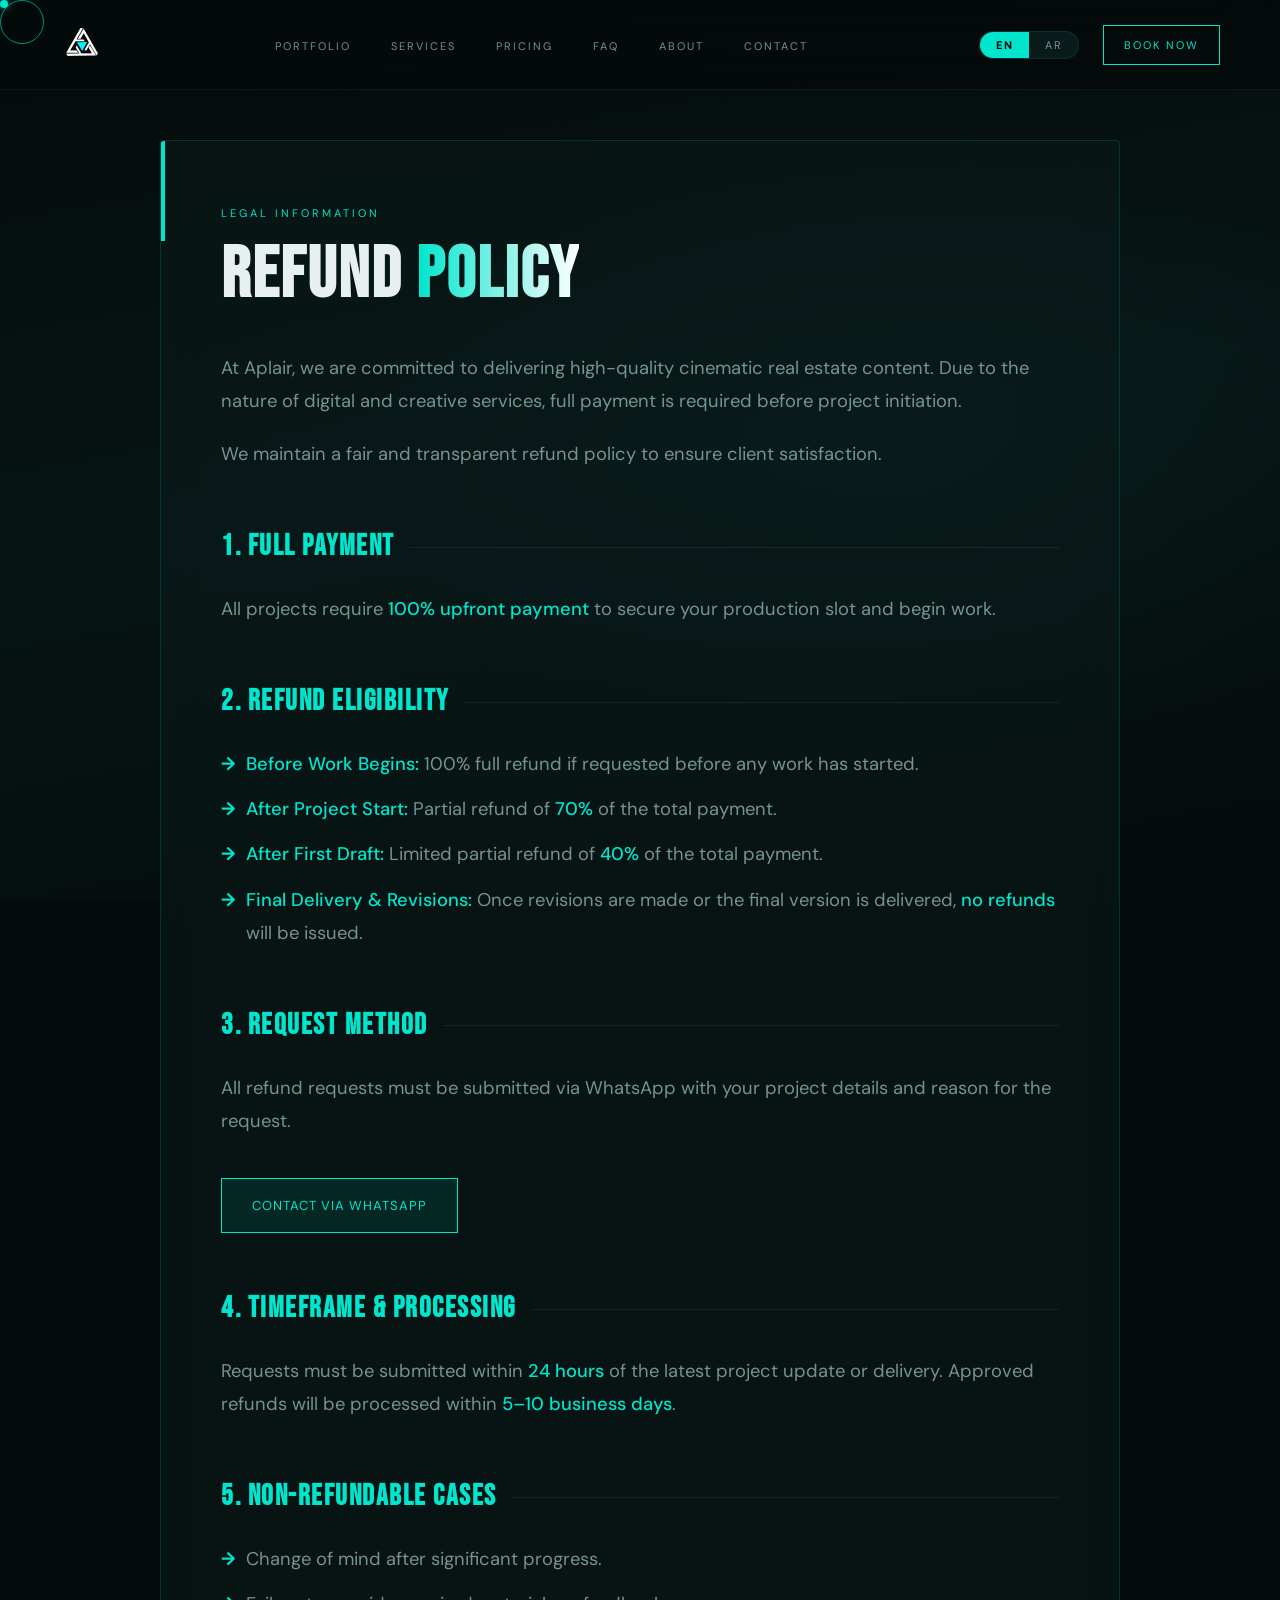
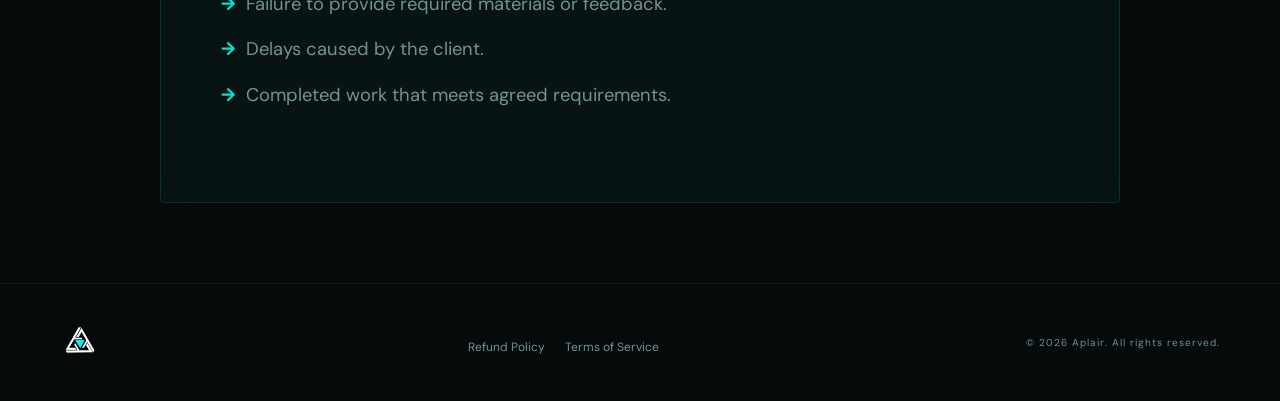
==== refund-policy.html @ 283b7943 "Add files via upload" ====
<!DOCTYPE html>
<html lang="en" dir="ltr">

<head>
    <meta charset="UTF-8">
    <meta name="viewport" content="width=device-width, initial-scale=1.0">
    <title>Refund Policy | Aplair</title>
    <!-- CSS loaded with cache-busting version -->
    <link rel="stylesheet" href="assets/css/style.min.css?v=2.1">
    <link href="https://fonts.googleapis.com/css2?family=Bebas+Neue&family=DM+Sans:wght@300;400;500&display=swap" rel="stylesheet">
    <link href="https://fonts.googleapis.com/css2?family=Cormorant+Garamond:ital,wght@1,300&family=Noto+Kufi+Arabic:wght@400;700;900&display=swap" rel="stylesheet">
    <!-- Favicon -->
    <link rel="icon" type="image/png" sizes="48x48" href="https://aplair.github.io/Aplair/favicon.png">
    <link rel="apple-touch-icon" href="https://aplair.github.io/Aplair/favicon.png">
    <style>
        :root {
            --glass: rgba(11, 26, 26, 0.6);
            --glass-border: rgba(0, 229, 204, 0.15);
        }

        body {
            background: var(--bg);
            color: var(--text);
            min-height: 100vh;
            display: flex;
            flex-direction: column;
        }

        /* Hero Background and Grid to match main site */
        .page-bg {
            position: fixed;
            inset: 0;
            z-index: -2;
            background: radial-gradient(ellipse 60% 50% at 70% 50%, rgba(0, 100, 90, 0.12) 0%, transparent 70%), 
                        linear-gradient(170deg, #050a0a 0%, #071515 50%, #050a0a 100%);
        }

        .page-grid {
            position: fixed;
            inset: 0;
            z-index: -1;
            background-image: linear-gradient(rgba(0, 229, 204, 0.02) 1px, transparent 1px), 
                              linear-gradient(90deg, rgba(0, 229, 204, 0.02) 1px, transparent 1px);
            background-size: 80px 80px;
            mask-image: radial-gradient(ellipse at center, black 0%, transparent 70%);
        }

        .policy-wrapper {
            flex: 1;
            padding: 140px 20px 80px;
            max-width: 1000px;
            margin: 0 auto;
            width: 100%;
        }

        .policy-card {
            background: var(--glass);
            backdrop-filter: blur(20px);
            border: 1px solid var(--glass-border);
            padding: 60px;
            border-radius: 4px;
            position: relative;
            overflow: hidden;
            animation: revealUp 1s cubic-bezier(0.22, 1, 0.36, 1) forwards;
            opacity: 0;
            transform: translateY(30px);
        }

        @keyframes revealUp {
            to {
                opacity: 1;
                transform: translateY(0);
            }
        }

        .policy-card::before {
            content: '';
            position: absolute;
            top: 0;
            left: 0;
            width: 4px;
            height: 100px;
            background: var(--cyan);
        }

        .section-label {
            display: inline-block;
            color: var(--cyan);
            font-size: 11px;
            letter-spacing: 3px;
            text-transform: uppercase;
            margin-bottom: 20px;
        }

        .policy-title {
            font-family: 'Bebas Neue', sans-serif;
            font-size: clamp(2.5rem, 8vw, 4.5rem);
            line-height: 1;
            margin-bottom: 40px;
            text-transform: uppercase;
            letter-spacing: 2px;
            color: var(--text);
        }

        .policy-title .accent {
            color: var(--cyan);
        }

        .policy-content {
            font-family: 'DM Sans', sans-serif;
            color: var(--text-dim);
            line-height: 1.8;
            font-size: 1.15rem;
        }

        html[dir="rtl"] .policy-content {
            font-family: 'Noto Kufi Arabic', sans-serif;
            text-align: right;
            font-size: 1rem;
        }

        .policy-content h2 {
            font-family: 'Bebas Neue', sans-serif;
            font-size: 1.8rem;
            color: var(--cyan);
            margin: 50px 0 20px;
            letter-spacing: 1.5px;
            display: flex;
            align-items: center;
            gap: 15px;
        }

        .policy-content h2::after {
            content: '';
            height: 1px;
            flex: 1;
            background: var(--border2);
        }

        .policy-content p {
            margin-bottom: 20px;
        }

        .policy-content ul {
            list-style: none;
            margin-bottom: 30px;
        }

        .policy-content li {
            margin-bottom: 12px;
            padding-left: 25px;
            position: relative;
        }

        html[dir="rtl"] .policy-content li {
            padding-left: 0;
            padding-right: 25px;
        }

        .policy-content li::before {
            content: '→';
            position: absolute;
            left: 0;
            color: var(--cyan);
            font-weight: bold;
        }

        html[dir="rtl"] .policy-content li::before {
            left: auto;
            right: 0;
            content: '←';
        }

        .policy-content strong {
            color: var(--cyan);
            font-weight: 500;
        }

        .btn-whatsapp {
            display: inline-flex;
            align-items: center;
            gap: 10px;
            padding: 15px 30px;
            background: rgba(0, 229, 204, 0.1);
            border: 1px solid var(--cyan);
            color: var(--cyan);
            text-decoration: none;
            font-size: 13px;
            letter-spacing: 1px;
            text-transform: uppercase;
            transition: all 0.3s;
            margin-top: 20px;
        }

        .btn-whatsapp:hover {
            background: var(--cyan);
            color: #000;
        }

        /* Content Switcher Visibility */
        [data-lang-content] { display: none; }
        html[lang="en"] [data-lang-content="en"] { display: block; }
        html[lang="ar"] [data-lang-content="ar"] { display: block; }

        @media (max-width: 768px) {
            .policy-card { padding: 30px; }
            .policy-title { font-size: 3rem; }
        }
    </style>
</head>

<body>
    <div class="page-bg"></div>
    <div class="page-grid"></div>

    <nav>
        <a href="index.html" class="nav-logo" aria-label="Aplair Home Page">
            <img src="assets/images/nav-logo.png" alt="Aplair" width="44" height="44">
        </a>
        <ul class="nav-links">
            <li><a href="index.html#portfolio" data-en="Portfolio" data-ar="أعمالنا">Portfolio</a></li>
            <li><a href="index.html#services" data-en="Services" data-ar="خدمات">Services</a></li>
            <li><a href="index.html#pricing" data-en="Pricing" data-ar="الأسعار">Pricing</a></li>
            <li><a href="index.html#faq" data-en="FAQ" data-ar="الأسئلة الشائعة">FAQ</a></li>
            <li><a href="index.html#about" data-en="About" data-ar="عنّا">About</a></li>
            <li><a href="index.html#contact" data-en="Contact" data-ar="تواصل">Contact</a></li>
        </ul>
        <div class="nav-right">
            <div class="lang-toggle">
                <button class="lang-btn active" id="btn-en">EN</button>
                <button class="lang-btn" id="btn-ar">AR</button>
            </div>
            <a href="index.html#pricing" class="btn-hire" style="text-decoration: none; padding: 12px 20px;" data-en="BOOK NOW" data-ar="احجز الآن">BOOK NOW</a>
        </div>
    </nav>

    <main class="policy-wrapper">
        <div class="policy-card">
            <!-- English Section -->
            <div data-lang-content="en">
                <span class="section-label">Legal Information</span>
                <h1 class="policy-title">Refund <span class="accent">Policy</span></h1>
                
                <div class="policy-content">
                    <p>At Aplair, we are committed to delivering high-quality cinematic real estate content. Due to the nature of digital and creative services, full payment is required before project initiation.</p>
                    <p>We maintain a fair and transparent refund policy to ensure client satisfaction.</p>

                    <h2>1. Full Payment</h2>
                    <p>All projects require <strong>100% upfront payment</strong> to secure your production slot and begin work.</p>

                    <h2>2. Refund Eligibility</h2>
                    <ul>
                        <li><strong>Before Work Begins:</strong> 100% full refund if requested before any work has started.</li>
                        <li><strong>After Project Start:</strong> Partial refund of <strong>70%</strong> of the total payment.</li>
                        <li><strong>After First Draft:</strong> Limited partial refund of <strong>40%</strong> of the total payment.</li>
                        <li><strong>Final Delivery & Revisions:</strong> Once revisions are made or the final version is delivered, <strong>no refunds</strong> will be issued.</li>
                    </ul>

                    <h2>3. Request Method</h2>
                    <p>All refund requests must be submitted via WhatsApp with your project details and reason for the request.</p>
                    <a href="https://wa.me/201091672771" class="btn-whatsapp" target="_blank" rel="noopener noreferrer">Contact via WhatsApp</a>

                    <h2>4. Timeframe & Processing</h2>
                    <p>Requests must be submitted within <strong>24 hours</strong> of the latest project update or delivery. Approved refunds will be processed within <strong>5–10 business days</strong>.</p>

                    <h2>5. Non-Refundable Cases</h2>
                    <ul>
                        <li>Change of mind after significant progress.</li>
                        <li>Failure to provide required materials or feedback.</li>
                        <li>Delays caused by the client.</li>
                        <li>Completed work that meets agreed requirements.</li>
                    </ul>
                </div>
            </div>

            <!-- Arabic Section -->
            <div data-lang-content="ar">
                <span class="section-label">معلومات قانونية</span>
                <h1 class="policy-title">سياسة <span class="accent">الاسترجاع</span></h1>
                
                <div class="policy-content">
                    <p>في Aplair، نحن ملتزمون بتقديم محتوى مونتاج عقاري سينمائي عالي الجودة. وبسبب طبيعة الخدمات الرقمية والإبداعية، يتم دفع كامل المبلغ قبل بدء المشروع.</p>
                    <p>نحن نحافظ على سياسة استرجاع عادلة وشفافة لضمان رضا العميل.</p>

                    <h2>1. الدفع الكامل</h2>
                    <p>جميع المشاريع تتطلب <strong>دفع كامل 100%</strong> لتأمين مكان المشروع والبدء في العمل.</p>

                    <h2>2. شروط الاسترجاع</h2>
                    <ul>
                        <li><strong>قبل بدء المشروع:</strong> يحق للعميل استرجاع كامل المبلغ (100%) إذا تم الطلب قبل بدء أي عمل.</li>
                        <li><strong>بعد بدء المشروع:</strong> يمكن للعميل طلب استرجاع جزئي <strong>70%</strong> من المبلغ.</li>
                        <li><strong>بعد تسليم النسخة الأولى:</strong> يمكن منح استرجاع جزئي محدود <strong>40%</strong> من المبلغ.</li>
                        <li><strong>بعد التسليم النهائي:</strong> بمجرد إجراء التعديلات أو تسليم الإصدار النهائي، <strong>لن يتم إصدار أي مبالغ مستردة</strong>.</li>
                    </ul>

                    <h2>3. طريقة الطلب</h2>
                    <p>جميع طلبات الاسترجاع يجب أن تُرسل عبر واتسآب مع تفاصيل المشروع وسبب الطلب.</p>
                    <a href="https://wa.me/201091672771" class="btn-whatsapp" target="_blank" rel="noopener noreferrer">تواصل عبر واتسآب</a>

                    <h2>4. المهلة والمعالجة</h2>
                    <p>يجب تقديم الطلبات خلال <strong>24 ساعة</strong> من آخر تحديث. يتم معالجة المبالغ الموافق عليها خلال <strong>5–10 أيام عمل</strong>.</p>

                    <h2>5. حالات لا تقبل الاسترجاع</h2>
                    <ul>
                        <li>تغيير الرأي بعد تقدم العمل بشكل كبير.</li>
                        <li>عدم توفير المواد أو الملاحظات المطلوبة.</li>
                        <li>التأخير الناتج عن العميل.</li>
                        <li>العمل المكتمل الذي يفي بالمتطلبات المتفق عليها.</li>
                    </ul>
                </div>
            </div>
        </div>
    </main>

    <footer>
        <div class="footer-logo"><img src="assets/images/footer-logo.png" alt="Aplair" width="40" height="40"></div>
        <div class="footer-links" style="margin: 15px 0 5px; display: flex; gap: 20px; justify-content: center;">
            <a href="refund-policy.html" style="color: var(--text-muted); text-decoration: none; font-size: 12px; transition: color 0.3s;" onmouseover="this.style.color='var(--cyan)'" onmouseout="this.style.color='var(--text-muted)'" data-en="Refund Policy" data-ar="سياسة الاسترجاع">Refund Policy</a>
            <a href="terms-of-service.html" style="color: var(--text-muted); text-decoration: none; font-size: 12px; transition: color 0.3s;" onmouseover="this.style.color='var(--cyan)'" onmouseout="this.style.color='var(--text-muted)'" data-en="Terms of Service" data-ar="شروط الاستخدام">Terms of Service</a>
        </div>
        <div class="footer-copy" data-en="© 2026 Aplair. All rights reserved." data-ar="© 2026 Aplair. جميع الحقوق محفوظة."> © 2026 Aplair. All rights reserved.</div>
    </footer>
    
    <!-- Custom Cursor Script (Fixed Mouse Issue) -->
    <script>
        document.addEventListener("DOMContentLoaded", function() {
            var dot = document.createElement("div");
            dot.className = "cursor-dot";
            document.body.appendChild(dot);
            var outline = document.createElement("div");
            outline.className = "cursor-outline";
            document.body.appendChild(outline);
            var cursorX = 0, cursorY = 0, cursorRaf = false;
            document.addEventListener("mousemove", function (e) {
                cursorX = e.clientX;
                cursorY = e.clientY;
                if (!cursorRaf) {
                    cursorRaf = true;
                    requestAnimationFrame(function () {
                        var tx = cursorX + "px";
                        var ty = cursorY + "px";
                        dot.style.transform = "translate(calc(" + tx + " - 50%), calc(" + ty + " - 50%))";
                        outline.style.transform = "translate(calc(" + tx + " - 50%), calc(" + ty + " - 50%))";
                        cursorRaf = false;
                    });
                }
            });
            document.querySelectorAll("a, button").forEach(function (el) {
                el.addEventListener("mouseenter", function () {
                    outline.classList.add("hover");
                    dot.classList.add("hover");
                });
                el.addEventListener("mouseleave", function () {
                    outline.classList.remove("hover");
                    dot.classList.remove("hover");
                });
            });

            // Language Logic
            var currentLang = "en";
            function setLang(lang) {
                currentLang = lang;
                var isAr = lang === "ar";
                document.documentElement.lang = lang;
                document.documentElement.dir = isAr ? "rtl" : "ltr";
                document.getElementById("btn-en").classList.toggle("active", !isAr);
                document.getElementById("btn-ar").classList.toggle("active", isAr);
                document.querySelectorAll("[data-en]").forEach(function (el) {
                    el.textContent = isAr ? el.dataset.ar : el.dataset.en;
                });
            }
            document.getElementById("btn-en").addEventListener("click", function () { setLang("en"); });
            document.getElementById("btn-ar").addEventListener("click", function () { setLang("ar"); });
        });
    </script>
</body>
</html>
---- assets/css/style.min.css ----
﻿:root{--bg:#050a0a;--bg2:#071010;--surface:#0b1a1a;--cyan:#00e5cc;--cyan-dim:#00b8a5;--cyan-glow:rgba(0, 229, 204, 0.1);--text:#e8f0ef;--text-dim:#9abfbabf;--text-muted:#719391;--border:rgba(0, 229, 204, 0.12);--border2:rgba(255, 255, 255, 0.06);}*, *::before, *::after{margin:0;padding:0;box-sizing:border-box;}html{scroll-behavior:smooth;}body::after{content:"";position:fixed;top:0;left:0;width:100%;height:100%;background-image:url("https://grainy-gradients.vercel.app/noise.svg");opacity:0.06;pointer-events:none;z-index:9999;transform:translateZ(0);}body{background:var(--bg);color:var(--text);font-family:'DM Sans', sans-serif;overflow-x:hidden;}body.ar{font-family:'Noto Kufi Arabic', sans-serif;direction:rtl;}nav{position:fixed;top:0;left:0;right:0;z-index:900;padding:20px 60px;display:flex;align-items:center;justify-content:space-between;background:rgba(5, 10, 10, 0.93);backdrop-filter:blur(16px);border-bottom:1px solid var(--border2);}.nav-logo img{height:44px;width:44px;object-fit:contain;}.nav-links{display:flex;gap:40px;list-style:none;}.nav-links a{color:var(--text-dim);text-decoration:none;font-size:11px;letter-spacing:2px;text-transform:uppercase;transition:color .3s;}.nav-links a:hover{color:var(--cyan);}.nav-right{display:flex;align-items:center;gap:24px;min-width:200px;min-height:44px;}.menu-toggle{display:flex;flex-direction:column;gap:5px;cursor:pointer;z-index:3000;width:30px;padding:5px;transition:all 0.3s ease;display:none;}.menu-toggle span{display:block;width:100%;height:2px;background:var(--text);border-radius:2px;transition:all 0.4s cubic-bezier(0.68, -0.6, 0.32, 1.6);}.menu-toggle.active span:nth-child(1){transform:translateY(7px) rotate(45deg);}.menu-toggle.active span:nth-child(2){opacity:0;transform:translateX(-10px);}.menu-toggle.active span:nth-child(3){transform:translateY(-7px) rotate(-45deg);}.lang-toggle{display:flex;background:var(--surface);border:1px solid var(--border);border-radius:20px;overflow:hidden;}.lang-btn{padding:6px 16px;font-size:11px;letter-spacing:1.5px;cursor:pointer;border:none;background:transparent;color:var(--text-dim);transition:all .3s;font-family:inherit;}.lang-btn.active{background:var(--cyan);color:#000;font-weight:700;}.btn-hire{padding:10px 24px;background:transparent;border:1px solid var(--cyan);color:var(--cyan);font-size:11px;letter-spacing:2px;text-transform:uppercase;cursor:pointer;transition:all .3s;font-family:inherit;}.btn-hire:hover{background:var(--cyan);color:#000;}.hero{min-height:100vh;display:flex;flex-direction:column;justify-content:flex-start;padding:22vh 60px 80px;position:relative;overflow:hidden;}.hero-bg{position:absolute;inset:0;background:radial-gradient(ellipse 60% 50% at 70% 50%, rgba(0, 100, 90, .18) 0%, transparent 70%), linear-gradient(170deg, #050a0a 0%, #071515 50%, #050a0a 100%);}.hero-grid{position:absolute;inset:0;background-image:linear-gradient(rgba(0, 229, 204, .03) 1px, transparent 1px), linear-gradient(90deg, rgba(0, 229, 204, .03) 1px, transparent 1px);background-size:80px 80px;mask-image:radial-gradient(ellipse at center, black 0%, transparent 70%);}.hero-stats{position:absolute;top:130px;right:60px;display:flex;flex-direction:column;gap:15px;}body.ar .hero-stats{right:auto;left:60px;}.stat-card{background:rgba(11, 26, 26, .85);border:1px solid var(--border);padding:14px 22px;text-align:right;backdrop-filter:blur(10px);}body.ar .stat-card{text-align:left;}.stat-num{font-family:'Bebas Neue', sans-serif;font-size:30px;color:var(--cyan);line-height:1;animation:countUp 0.6s cubic-bezier(0.22, 1, 0.36, 1) both;will-change:transform, opacity;}@keyframes countUp{0%{opacity:0;transform:translateY(20px) scale(0.8);}100%{opacity:1;transform:translateY(0) scale(1);}}.stat-card:nth-child(1) .stat-num{animation-delay:0.2s;}.stat-card:nth-child(2) .stat-num{animation-delay:0.4s;}.stat-card:nth-child(3) .stat-num{animation-delay:0.6s;}.stat-label{font-size:9px;letter-spacing:2px;text-transform:uppercase;color:var(--text-dim);margin-top:4px;}.badge{display:inline-flex;align-items:center;background:rgba(255, 51, 102, 0.1);border:1px solid rgba(255, 51, 102, 0.2);padding:10px 20px;border-radius:100px;color:#ff3366;font-size:11px;font-weight:800;letter-spacing:1.5px;margin-bottom:28px;text-transform:uppercase;backdrop-filter:blur(10px);}.badge-dot{width:6px;height:6px;background:#00ff88;border-radius:50%;box-shadow:0 0 10px #00ff88;animation:pulse 2s infinite;will-change:transform, opacity;}@keyframes pulse{0%, 100%{opacity:1;transform:scale(1)}50%{opacity:.6;transform:scale(1.3)}}.hero-title{font-family:'Bebas Neue', sans-serif;font-size:clamp(72px, 11vw, 148px);line-height:.9;color:var(--text);position:relative;z-index:2;min-height:clamp(140px, 22vw, 290px);}.hero-title .accent{color:var(--cyan);}.hero-title .italic{font-family:'Cormorant Garamond', serif;font-style:italic;font-weight:300;font-size:.85em;}body.ar .hero-title{font-family:'Noto Kufi Arabic', sans-serif;font-weight:900;font-size:clamp(52px, 8vw, 110px);line-height:1.1;}.hero-sub{margin-top:24px;font-size:14px;color:var(--text-dim);max-width:460px;line-height:1.9;min-height:100px;}.hero-cta{margin-top:44px;display:flex;align-items:center;gap:28px;}.btn-primary{padding:16px 44px;background:var(--cyan);color:#000;font-size:11px;letter-spacing:3px;text-transform:uppercase;font-weight:700;border:none;cursor:pointer;transition:all .3s;font-family:inherit;text-decoration:none;display:inline-block;}.btn-primary:hover{background:var(--cyan-dim);transform:translateY(-2px);}.scroll-hint{font-size:10px;letter-spacing:2px;color:var(--text-muted);text-transform:uppercase;display:flex;align-items:center;gap:12px;}.scroll-hint::before{content:'';width:36px;height:1px;background:var(--text-muted);}.ticker{background:var(--surface);border-top:1px solid var(--border);border-bottom:1px solid var(--border);padding:14px 0;overflow:hidden;direction:ltr;}.ticker-track{display:flex;width:max-content;animation:ticker 28s linear infinite;will-change:transform;}@keyframes ticker{0%{transform:translateX(0)}100%{transform:translateX(-50%)}}.ticker-item{font-size:10px;letter-spacing:3px;text-transform:uppercase;color:var(--text-dim);padding:0 40px;white-space:nowrap;display:inline-flex;align-items:center;flex-shrink:0;}.ticker-item::after{content:'◆';color:var(--cyan);font-size:6px;margin-left:40px;}section{padding:80px 60px;position:relative;}.section-label{font-size:10px;letter-spacing:4px;text-transform:uppercase;color:var(--cyan);margin-bottom:20px;display:flex;align-items:center;gap:14px;}.section-label::before{content:'';width:20px;height:1px;background:var(--cyan);}body.ar .section-label{flex-direction:row-reverse;}body.ar .section-label::before{display:none;}body.ar .section-label::after{content:'';width:20px;height:1px;background:var(--cyan);}.section-title{font-family:'Bebas Neue', sans-serif;font-size:clamp(48px, 6.5vw, 88px);line-height:.95;color:var(--text);}body.ar .section-title{font-family:'Noto Kufi Arabic', sans-serif;font-weight:800;font-size:clamp(32px, 4.5vw, 52px);line-height:1.25;letter-spacing:-0.5px;}.section-title .accent{color:var(--cyan);}.section-title .italic{font-family:'Cormorant Garamond', serif;font-style:italic;font-weight:300;}#portfolio{padding:110px 60px 80px;background:var(--bg);position:relative;overflow:hidden;}#portfolio::before{content:'';position:absolute;top:-200px;left:50%;transform:translateX(-50%);width:800px;height:800px;background:radial-gradient(circle, rgba(0, 229, 204, 0.04) 0%, transparent 70%);pointer-events:none;}.portfolio-header{display:flex;align-items:flex-end;justify-content:space-between;gap:24px;margin-bottom:40px;flex-wrap:wrap;}.portfolio-header-stats{display:flex;gap:28px;align-items:flex-end;flex-shrink:0;}.ph-stat{text-align:center;}.ph-stat-num{font-family:'Bebas Neue', sans-serif;font-size:32px;color:var(--cyan);line-height:1;}body.ar .ph-stat-num{font-family:'Noto Kufi Arabic', sans-serif;font-weight:900;font-size:26px;}.ph-stat-label{font-size:9px;letter-spacing:2px;text-transform:uppercase;color:var(--text-muted);margin-top:4px;}body.ar .ph-stat-label{font-family:'Noto Kufi Arabic', sans-serif;letter-spacing:0;font-size:10px;}#portfolio{position:relative;overflow:hidden;padding-bottom:120px;}#portfolio::before, #portfolio::after{content:'';position:absolute;width:400px;height:400px;border-radius:50%;background:radial-gradient(circle, rgba(0, 229, 204, 0.04) 0%, transparent 70%);z-index:0;pointer-events:none;transform:translateZ(0);will-change:transform;}#portfolio::before{top:-100px;right:-100px;}#portfolio::after{bottom:100px;left:-100px;animation:floatGlow 15s infinite alternate;}@keyframes floatGlow{from{transform:translate3d(0, 0, 0);}to{transform:translate3d(100px, 50px, 0);}}.portfolio-header{display:flex;justify-content:space-between;align-items:flex-end;margin-bottom:60px;max-width:1200px;margin-left:auto;margin-right:auto;position:relative;z-index:2;}.accent{background:linear-gradient(90deg, var(--cyan), #fff, var(--cyan));background-size:200% auto;-webkit-background-clip:text;background-clip:text;-webkit-text-fill-color:transparent;animation:shineGradient 4s linear infinite;will-change:background-position, transform;transform:translateZ(0);display:inline-block;}@keyframes shineGradient{to{background-position:200% center;}}.sold-deal-highlight{position:relative;display:inline-block;color:var(--cyan);font-weight:700;letter-spacing:0.5px;text-shadow:0 0 15px rgba(0, 229, 204, 0.3);padding:0 4px;transition:all 0.4s cubic-bezier(0.175, 0.885, 0.32, 1.275);}.sold-deal-highlight::after{content:'';position:absolute;bottom:-2px;left:0;width:100%;height:1px;background:linear-gradient(90deg, transparent, var(--cyan), transparent);transform:scaleX(0);transition:transform 0.8s cubic-bezier(0.65, 0, 0.35, 1);}.reveal-up.active .sold-deal-highlight::after{transform:scaleX(1);}.sold-deal-highlight:hover{transform:translateY(-2px);text-shadow:0 0 20px rgba(0, 229, 204, 0.6);}body.ar .sold-deal-highlight{font-family:'Noto Kufi Arabic', sans-serif;font-weight:900;}.portfolio-header-stats{display:flex;gap:40px;}.ph-stat{transition:transform 0.4s cubic-bezier(0.175, 0.885, 0.32, 1.275);cursor:default;}.ph-stat:hover{transform:translateY(-5px) scale(1.05);}.ph-stat-num{font-family:'DM Sans', sans-serif;font-size:32px;font-weight:700;color:#fff;line-height:1;margin-bottom:2px;display:flex;align-items:center;}.ph-stat-label{font-size:10px;color:rgba(255, 255, 255, 0.4);text-transform:uppercase;letter-spacing:2px;font-weight:500;}body.ar .ph-stat-label{font-family:'Noto Kufi Arabic', sans-serif;letter-spacing:0;}.reels-launch-wrap{max-width:1200px;margin:0 auto 60px;padding:0 20px;}.reels-launch-card{position:relative;height:480px;border-radius:20px;overflow:hidden;cursor:pointer;display:flex;align-items:center;justify-content:center;text-align:center;background:#050a0a;border:1px solid var(--border1);transition:transform 0.6s cubic-bezier(0.23, 1, 0.32, 1), border-color 0.4s ease, box-shadow 0.4s ease;will-change:transform, box-shadow;transform:translateZ(0);}.reels-launch-card:hover{transform:scale3d(1.01, 1.01, 1);border-color:var(--cyan);box-shadow:0 20px 60px rgba(0, 229, 204, 0.1);}.rlc-bg{position:absolute;inset:0;background:radial-gradient(circle at center, rgba(0, 229, 204, 0.15) 0%, transparent 70%);opacity:0.6;transition:opacity 0.4s ease;will-change:opacity;}.reels-launch-card:hover .rlc-bg{opacity:1;}.rlc-content{position:relative;z-index:5;padding:40px;}.rlc-icon{width:80px;height:80px;margin:0 auto 24px;background:rgba(0, 229, 204, 0.1);border-radius:50%;display:flex;align-items:center;justify-content:center;color:var(--cyan);transition:transform 0.4s ease;}.reels-launch-card:hover .rlc-icon{transform:scale(1.1) rotate(5deg);}.rlc-content h3{font-size:38px;font-weight:800;color:#fff;margin-bottom:12px;letter-spacing:1px;}.rlc-content p{color:rgba(255, 255, 255, 0.5);font-size:16px;margin-bottom:32px;}.btn-watch-reels{background:var(--cyan);color:#000;border:none;padding:16px 36px;border-radius:50px;font-weight:700;font-size:14px;letter-spacing:1px;display:inline-flex;align-items:center;gap:12px;transition:all 0.3s ease;}.btn-watch-reels:hover{transform:translateY(-3px);box-shadow:0 10px 30px rgba(0, 229, 204, 0.4);}.reels-modal{position:fixed;inset:0;background:rgba(0, 0, 0, 0.4);z-index:5000;display:none;flex-direction:column;align-items:center;justify-content:center;backdrop-filter:blur(20px);-webkit-backdrop-filter:blur(20px);transform:translateZ(0);will-change:opacity;opacity:0;transition:opacity 0.4s ease;}.reels-modal.open{display:flex;opacity:1;}.reels-close{position:absolute;top:30px;right:30px;width:50px;height:50px;background:rgba(255, 255, 255, 0.05);border-radius:50%;display:flex;align-items:center;justify-content:center;color:#fff;cursor:pointer;z-index:5100;transition:all 0.3s ease;}.reels-close:hover{background:var(--cyan);color:#000;transform:rotate(90deg);}.reels-container{width:100%;height:85vh;display:flex;align-items:center;overflow-x:auto;scroll-snap-type:x mandatory;gap:40px;padding:0 7.5vw;scrollbar-width:none;}@media (min-width:768px){.reels-container{max-width:768px;padding:0 25px;}}.reels-container::-webkit-scrollbar{display:none;}.reel-slide{flex:0 0 auto;width:100%;height:auto;max-width:min(85vw, 450px);max-height:100%;aspect-ratio:9 / 16;scroll-snap-align:center;position:relative;border-radius:24px;overflow:hidden;background:#000;box-shadow:0 20px 60px rgba(0, 0, 0, 0.5);transition:transform 0.6s cubic-bezier(0.2, 0, 0.2, 1), opacity 0.6s ease;opacity:0.3;transform:scale(0.85);display:flex;flex-direction:column;}.reel-slide.is-landscape{aspect-ratio:16 / 9;max-width:min(95vw, 900px);}.reel-slide.is-landscape .reel-info{padding:12px 16px;bottom:8px;left:8px;right:8px;border-radius:12px;}.reel-slide.is-landscape .reel-title{font-size:16px;}.reel-slide.is-landscape .btn-booknow{padding:10px 18px;font-size:11px;}@media (max-width:600px){.reel-slide.is-landscape .reel-info{padding:8px 12px;gap:8px;}.reel-slide.is-landscape .reel-title{font-size:14px;}.reel-slide.is-landscape .btn-booknow{padding:8px 12px;font-size:10px;letter-spacing:1px;}.reel-slide.is-landscape .icon-booking, .reel-slide.is-landscape .icon-arrow{display:none;}}.reel-slide.active{opacity:1;transform:scale(1);}.reel-video-wrap{width:100%;height:100%;position:relative;background:#000;pointer-events:none;}.reel-video-wrap video{width:100%;height:100%;object-fit:cover;border-radius:20px;}.reel-info{position:absolute;bottom:12px;left:12px;right:12px;padding:18px;background:rgba(10, 20, 20, 0.6);backdrop-filter:blur(25px) saturate(200%);-webkit-backdrop-filter:blur(25px) saturate(200%);border:1px solid rgba(0, 229, 204, 0.2);border-radius:20px;display:flex;justify-content:space-between;align-items:center;gap:15px;z-index:10;box-shadow:0 10px 40px rgba(0, 0, 0, 0.4);transition:all 0.4s cubic-bezier(0.23, 1, 0.32, 1);}.reel-slide.active .reel-info{transform:translateY(0);opacity:1;}.reel-slide:not(.active) .reel-info{transform:translateY(20px);opacity:0;}.reel-text-wrap{flex:1;min-width:0;}.reel-title{font-size:20px;font-weight:800;color:#fff;margin-bottom:4px;letter-spacing:0.5px;text-shadow:0 2px 10px rgba(0, 0, 0, 0.3);}.reel-company{font-size:12px;color:var(--cyan);font-weight:600;text-transform:uppercase;letter-spacing:1.5px;opacity:0.9;display:block;}body.ar .reel-info{flex-direction:row-reverse;text-align:right;}body.ar .reel-title{font-family:'Noto Kufi Arabic', sans-serif;font-size:16px;}body.ar .reel-company{font-family:'Noto Kufi Arabic', sans-serif;font-size:10px;}.btn-booknow{background:var(--cyan);color:#000;border:none;padding:16px 36px;border-radius:4px;font-weight:700;font-size:13px;letter-spacing:2px;text-transform:uppercase;cursor:pointer;transition:all 0.4s cubic-bezier(0.19, 1, 0.22, 1);display:inline-flex;align-items:center;justify-content:center;gap:12px;position:relative;box-shadow:0 4px 20px rgba(0, 229, 204, 0.15);}.btn-booknow:hover{transform:translateY(-4px);box-shadow:0 12px 30px rgba(0, 229, 204, 0.3);background:#00ffcc;}.btn-booknow:hover .icon-booking{transform:scale(1.15) rotate(-8deg);color:#000;}.btn-booknow:hover .icon-arrow{transform:translateX(6px);}body.ar .btn-booknow{font-family:'Noto Kufi Arabic', sans-serif;font-weight:700;letter-spacing:0;font-size:14px;}.viewers-count{display:flex;align-items:center;gap:6px;margin-left:14px;padding-left:14px;border-left:1px solid rgba(255, 255, 255, 0.15);color:rgba(255, 255, 255, 0.6);font-size:11px;font-family:'DM Sans', sans-serif;letter-spacing:0.5px;}body.ar .viewers-count{margin-left:0;margin-right:14px;padding-left:0;padding-right:14px;border-left:none;border-right:1px solid rgba(255, 255, 255, 0.15);font-family:'Noto Kufi Arabic', sans-serif;}.viewers-count .pulse-dot{width:6px;height:6px;background:#00e5cc;border-radius:50%;box-shadow:0 0 10px rgba(0, 229, 204, 0.5);animation:vPulse 1.5s infinite alternate;will-change:transform, opacity;}@keyframes vPulse{from{opacity:0.4;transform:scale(0.8);}to{opacity:1;transform:scale(1.2);}}.reel-info .btn-booknow{margin-top:0 !important;width:auto !important;min-width:100px;padding:12px 24px !important;font-size:12px !important;flex-shrink:0;pointer-events:auto;white-space:nowrap;border-radius:2px;}.reels-nav-hint{position:absolute;top:50%;transform:translateY(-50%);width:60px;height:60px;background:rgba(255, 255, 255, 0.05);backdrop-filter:blur(10px);-webkit-backdrop-filter:blur(10px);border:1px solid rgba(255, 255, 255, 0.1);border-radius:50%;color:#fff;display:flex;align-items:center;justify-content:center;cursor:pointer;z-index:5050;transition:all 0.3s cubic-bezier(0.4, 0, 0.2, 1);opacity:0.6;pointer-events:auto;}.reels-nav-hint:hover{opacity:1;background:rgba(255, 255, 255, 0.15);transform:translateY(-50%) scale(1.1);box-shadow:0 0 30px rgba(0, 229, 204, 0.2);border-color:var(--cyan);color:var(--cyan);}.reels-nav-hint--left{left:40px;}.reels-nav-hint--right{right:40px;}.reels-tutorial{position:absolute;inset:0;z-index:5200;display:flex;align-items:center;justify-content:center;pointer-events:none;background:rgba(0, 0, 0, 0.4);opacity:0;transition:opacity 0.5s ease;backdrop-filter:blur(2px);}.reels-tutorial.show{opacity:1;}.rt-hand{width:100px;height:100px;border:2px solid var(--cyan);border-radius:50%;position:relative;animation:swipeAnim 2s infinite ease-in-out;display:flex;align-items:center;justify-content:center;color:var(--cyan);}body.ar .rt-hand{animation:swipeAnimAr 2s infinite ease-in-out;}.rt-hand::before{content:'';position:absolute;width:140%;height:140%;border:1px solid var(--cyan);border-radius:50%;animation:pulseOut 2s infinite;}@keyframes swipeAnim{0%{transform:translateX(50px);opacity:0;}20%{opacity:1;}80%{transform:translateX(-50px);opacity:1;}100%{transform:translateX(-50px);opacity:0;}}@keyframes swipeAnimAr{0%{transform:translateX(-50px);opacity:0;}20%{opacity:1;}80%{transform:translateX(50px);opacity:1;}100%{transform:translateX(50px);opacity:0;}}@keyframes pulseOut{0%{transform:scale(0.5);opacity:0.8;}100%{transform:scale(1.5);opacity:0;}}.rt-label{position:absolute;bottom:-40px;white-space:nowrap;font-size:14px;font-weight:600;letter-spacing:2px;text-transform:uppercase;color:var(--cyan);text-shadow:0 0 10px rgba(0, 229, 204, 0.5);}.portfolio-filters{display:flex;gap:8px;flex-wrap:wrap;margin-bottom:36px;align-items:center;}body.ar .portfolio-filters{flex-direction:row-reverse;}.pf-tab{display:flex;align-items:center;gap:7px;padding:8px 18px;border-radius:30px;border:1px solid var(--border);background:transparent;color:var(--text-dim);font-size:11px;letter-spacing:1.5px;text-transform:uppercase;font-family:'DM Sans', sans-serif;cursor:pointer;transition:all 0.3s cubic-bezier(0.22, 1, 0.36, 1);white-space:nowrap;position:relative;overflow:hidden;}body.ar .pf-tab{font-family:'Noto Kufi Arabic', sans-serif;letter-spacing:0;font-size:12px;text-transform:none;}.pf-tab::before{content:'';position:absolute;inset:0;background:linear-gradient(135deg, rgba(0, 229, 204, 0.12), rgba(0, 229, 204, 0.04));opacity:0;transition:opacity 0.3s;}.pf-tab:hover{border-color:rgba(0, 229, 204, 0.4);color:var(--text);}.pf-tab:hover::before{opacity:1;}.pf-tab.active{background:var(--cyan);border-color:var(--cyan);color:#050a0a;font-weight:700;box-shadow:0 4px 20px rgba(0, 229, 204, 0.3);}.pf-tab.active::before{opacity:0;}.pf-tab-count{background:rgba(0, 0, 0, 0.2);color:inherit;border-radius:20px;padding:1px 7px;font-size:10px;font-weight:700;}.pf-tab.active .pf-tab-count{background:rgba(0, 0, 0, 0.25);}.portfolio-grid{display:grid;grid-template-columns:repeat(3, 1fr);grid-auto-rows:300px;gap:18px;max-width:1200px;margin:0 auto;}@media (max-width:1024px){.portfolio-grid{grid-template-columns:repeat(2, 1fr);grid-auto-rows:270px;}}@media (max-width:600px){.portfolio-grid{grid-template-columns:1fr;grid-auto-rows:240px;gap:12px;}}.project-card{position:relative;background:#080f14;border-radius:4px;overflow:hidden;cursor:pointer;display:block;height:100%;border:1px solid rgba(255, 255, 255, 0.07);transition:border-color 0.5s, transform 0.6s cubic-bezier(0.22, 1, 0.36, 1), box-shadow 0.6s;}.project-card{opacity:0;transform:translateY(30px);animation:cardReveal 0.7s cubic-bezier(0.22, 1, 0.36, 1) forwards;}.project-card:nth-child(1){animation-delay:0.05s;}.project-card:nth-child(2){animation-delay:0.15s;}.project-card:nth-child(3){animation-delay:0.25s;}.project-card:nth-child(4){animation-delay:0.35s;}@keyframes cardReveal{to{opacity:1;transform:translateY(0);}}.project-card:hover{border-color:rgba(0, 229, 204, 0.5);transform:translateY(-8px) scale(1.015);box-shadow:0 30px 70px rgba(0, 0, 0, 0.6), 0 0 0 1px rgba(0, 229, 204, 0.2), 0 0 40px rgba(0, 229, 204, 0.08);}.project-card::before{content:'';position:absolute;inset:-1px;border-radius:4px;background:conic-gradient(from 0deg, transparent 0deg, rgba(0, 229, 204, 0.8) 60deg, transparent 120deg);opacity:0;transition:opacity 0.4s;z-index:0;animation:borderSpin 3s linear infinite;animation-play-state:paused;}.project-card:hover::before{opacity:1;animation-play-state:running;}@keyframes borderSpin{to{transform:rotate(360deg);}}.project-card::after{content:'';position:absolute;inset:1px;background:#080f14;border-radius:3px;z-index:0;pointer-events:none;}.project-card>*{position:relative;z-index:1;}.landscape-card{grid-column:1 / -1;grid-row:span 1;}@media (max-width:600px){.landscape-card{grid-column:1;}}.card-thumb{position:absolute;inset:0;width:100%;height:100%;object-fit:cover;display:block;transition:transform 0.8s cubic-bezier(0.25, 0.46, 0.45, 0.94), filter 0.6s;z-index:1;}.project-card:hover .card-thumb{transform:scale(1.08);filter:brightness(0.6) saturate(1.1);}.project-card img.card-thumb{background:linear-gradient(90deg, rgba(255, 255, 255, 0.03) 25%, rgba(255, 255, 255, 0.08) 50%, rgba(255, 255, 255, 0.03) 75%);background-size:200% 100%;animation:loadingAnim 1.5s infinite;}@keyframes loadingAnim{0%{background-position:200% 0;}100%{background-position:-200% 0;}}.card-scan{position:absolute;inset:0;background:linear-gradient(135deg, transparent 0%, transparent 40%, rgba(0, 229, 204, 0.08) 50%, transparent 60%, transparent 100%);background-size:250% 250%;background-position:200% 200%;z-index:2;pointer-events:none;transition:background-position 0s;}.project-card:hover .card-scan{background-position:-50% -50%;transition:background-position 0.8s ease;}.card-corner{position:absolute;width:24px;height:24px;z-index:5;pointer-events:none;transition:width 0.4s, height 0.4s, opacity 0.4s;opacity:0;}.card-corner--tl{top:12px;left:12px;border-top:2px solid var(--cyan);border-left:2px solid var(--cyan);}.card-corner--tr{top:12px;right:12px;border-top:2px solid var(--cyan);border-right:2px solid var(--cyan);}.card-corner--bl{bottom:60px;left:12px;border-bottom:2px solid var(--cyan);border-left:2px solid var(--cyan);}.card-corner--br{bottom:60px;right:12px;border-bottom:2px solid var(--cyan);border-right:2px solid var(--cyan);}.project-card:hover .card-corner{opacity:1;width:32px;height:32px;}.card-index{position:absolute;top:14px;right:14px;font-family:'Bebas Neue', sans-serif;font-size:11px;color:rgba(255, 255, 255, 0.25);letter-spacing:2px;z-index:5;pointer-events:none;transition:color 0.3s;}body.ar .card-index{right:auto;left:14px;}.project-card:hover .card-index{color:rgba(0, 229, 204, 0.6);}.card-overlay{position:absolute;inset:0;background:linear-gradient(180deg, rgba(0, 0, 0, 0) 0%, rgba(0, 10, 10, 0.3) 60%, rgba(0, 20, 20, 0.6) 100%);opacity:0;transition:opacity 0.5s;z-index:2;pointer-events:none;}.project-card:hover .card-overlay{opacity:1;}.card-tag{position:absolute;top:14px;left:14px;background:rgba(0, 229, 204, 0.12);backdrop-filter:blur(10px);-webkit-backdrop-filter:blur(10px);border:1px solid rgba(0, 229, 204, 0.3);color:var(--cyan);padding:4px 11px;border-radius:3px;font-size:9px;font-weight:700;text-transform:uppercase;letter-spacing:2px;z-index:6;transition:all 0.35s cubic-bezier(0.22, 1, 0.36, 1);}body.ar .card-tag{left:auto;right:14px;font-family:'Noto Kufi Arabic', sans-serif;font-size:9px;letter-spacing:0;text-transform:none;}.project-card:hover .card-tag{background:var(--cyan);border-color:var(--cyan);color:#050a0a;box-shadow:0 0 12px rgba(0, 229, 204, 0.5);transform:translateY(-1px);}.card-info-strip{position:absolute;bottom:0;left:0;right:0;padding:40px 20px 16px;background:linear-gradient(to top, rgba(3, 8, 10, 1) 0%, rgba(3, 8, 10, 0.85) 50%, transparent 100%);z-index:4;pointer-events:none;transition:padding 0.4s cubic-bezier(0.22, 1, 0.36, 1), background 0.4s;}.project-card:hover .card-info-strip{padding-bottom:20px;background:linear-gradient(to top, rgba(0, 20, 18, 1) 0%, rgba(0, 20, 18, 0.9) 50%, transparent 100%);}.card-info-strip::before{content:'';position:absolute;top:0;left:20px;right:20px;height:1px;background:linear-gradient(90deg, transparent, rgba(0, 229, 204, 0.6), transparent);opacity:0;transition:opacity 0.4s;}.project-card:hover .card-info-strip::before{opacity:1;}.card-title{color:#fff;font-size:19px;font-weight:700;margin-bottom:5px;font-family:'Bebas Neue', sans-serif;letter-spacing:1.5px;line-height:1.05;transition:color 0.3s, letter-spacing 0.3s;}.project-card:hover .card-title{color:#fff;letter-spacing:2px;}body.ar .card-title{font-family:'Noto Kufi Arabic', sans-serif;font-weight:700;font-size:15px;letter-spacing:0;}body.ar .project-card:hover .card-title{letter-spacing:0;}.project-company{color:var(--cyan);font-size:10px;font-weight:500;letter-spacing:2px;text-transform:uppercase;opacity:0.8;display:flex;align-items:center;gap:6px;transition:opacity 0.3s;}.project-company::before{content:'';width:16px;height:1px;background:var(--cyan);display:inline-block;flex-shrink:0;transition:width 0.3s;}.project-card:hover .project-company{opacity:1;}.project-card:hover .project-company::before{width:24px;}body.ar .project-company{font-family:'Noto Kufi Arabic', sans-serif;letter-spacing:0;text-transform:none;font-size:10px;flex-direction:row-reverse;}body.ar .project-company::before{display:none;}.play-button{position:absolute;top:50%;left:50%;transform:translate(-50%, -50%) scale(0.7);opacity:0;transition:opacity 0.4s ease, transform 0.5s cubic-bezier(0.22, 1, 0.36, 1);pointer-events:none;z-index:6;}.project-card:hover .play-button{opacity:1;transform:translate(-50%, -50%) scale(1);}.play-button svg circle{transition:fill 0.3s;}.project-card:hover .play-button svg circle{fill:rgba(0, 229, 204, 0.4);}.play-ring{position:absolute;top:50%;left:50%;transform:translate(-50%, -50%) scale(0);width:80px;height:80px;border-radius:50%;border:1px solid rgba(0, 229, 204, 0.5);opacity:0;pointer-events:none;z-index:5;}.project-card:hover .play-ring{animation:rippleRing 2s ease-out infinite;}.project-card:hover .play-ring:nth-child(2){animation-delay:0.6s;}.project-card:hover .play-ring:nth-child(3){animation-delay:1.2s;}@keyframes rippleRing{0%{transform:translate(-50%, -50%) scale(0.7);opacity:0.7;}100%{transform:translate(-50%, -50%) scale(2.2);opacity:0;}}.landscape-card .card-info-strip{padding-top:50px;}.landscape-card .card-title{font-size:22px;}.landscape-card .card-corner--bl, .landscape-card .card-corner--br{bottom:70px;}.portfolio-booknow-row{display:flex;justify-content:center;margin-top:48px;padding-top:32px;border-top:1px solid var(--border2);max-width:1200px;margin-left:auto;margin-right:auto;}.btn-booknow{display:inline-flex;align-items:center;gap:12px;padding:16px 44px;background:var(--cyan);color:#050a0a;border:none;font-family:'Bebas Neue', sans-serif;font-size:22px;letter-spacing:3px;cursor:pointer;border-radius:3px;transition:all 0.35s cubic-bezier(0.22, 1, 0.36, 1);box-shadow:0 0 0 rgba(0, 229, 204, 0);position:relative;overflow:hidden;}body.ar .btn-booknow{font-family:'Noto Kufi Arabic', sans-serif;font-size:18px;letter-spacing:0;flex-direction:row-reverse;}.btn-booknow::before{content:'';position:absolute;inset:0;background:linear-gradient(135deg, rgba(255, 255, 255, 0.15), rgba(255, 255, 255, 0));opacity:0;transition:opacity 0.3s;}.btn-booknow:hover{box-shadow:0 8px 30px rgba(0, 229, 204, 0.45), 0 0 0 1px var(--cyan);transform:translateY(-3px) scale(1.02);}.btn-booknow::after{content:'';position:absolute;top:-50%;left:-60%;width:50%;height:200%;background:linear-gradient(to right, rgba(255, 255, 255, 0) 0%, rgba(255, 255, 255, 0.3) 50%, rgba(255, 255, 255, 0) 100%);transform:rotate(25deg);transition:none;animation:btnShine 4s infinite linear;pointer-events:none;}@keyframes btnShine{0%{left:-60%;}30%{left:140%;}100%{left:140%;}}.btn-booknow:hover::before{opacity:1;}.btn-booknow:active{transform:translateY(0) scale(0.99);}.btn-booknow svg:last-child{transition:transform 0.3s;}.btn-booknow:hover svg:last-child{transform:translateX(5px);}body.ar .btn-booknow:hover svg:last-child{transform:translateX(-5px);}.project-card.pf-hidden{display:none;}@media (max-width:900px){#portfolio{padding:80px 24px 60px;}.portfolio-header{flex-direction:column;align-items:flex-start;gap:20px;}.portfolio-header-stats{gap:20px;}}@media (max-width:600px){#portfolio{padding:60px 16px 40px;}.portfolio-filters{gap:6px;}.pf-tab{padding:6px 14px;font-size:10px;}.portfolio-header-stats{gap:16px;}.ph-stat-num{font-size:26px;}}@media (max-width:768px){.project-card{height:240px;}}.services{background:var(--bg2);padding-top:60px;padding-bottom:60px;}.services-grid{display:grid;grid-template-columns:repeat(4, 1fr);gap:3px;margin-top:40px;}.service-card{background:var(--surface);padding:35px 30px;border:1px solid var(--border2);position:relative;overflow:hidden;transition:border-color .4s;}.service-card::before{content:'';position:absolute;top:0;left:0;width:100%;height:0;background:var(--cyan-glow);transition:height .5s;}.service-card:hover::before{height:100%;}.service-card:hover{border-color:rgba(0, 229, 204, .25);}.service-num{font-family:'Cormorant Garamond', serif;font-size:44px;color:var(--text-muted);line-height:1;margin-bottom:15px;opacity:.35;transition:color .4s, opacity .4s;}.service-card:hover .service-num{color:var(--cyan);opacity:.5;}.service-icon{font-size:26px;margin-bottom:15px;display:block;width:48px;height:48px;}.service-icon svg{width:54px;height:54px;}.icon-satellite svg{width:54px;height:54px;}.icon-drone svg{width:54px;height:54px;}.icon-drone .propeller{transform-origin:center;animation:spin 0.4s linear infinite;will-change:transform;}.icon-drone .propeller2{transform-origin:center;animation:spin 0.4s linear infinite reverse;will-change:transform;}@keyframes spin{from{transform:rotate(0deg)}to{transform:rotate(360deg)}}.icon-drone svg{animation:droneFloat 3s ease-in-out infinite;will-change:transform;}@keyframes droneFloat{0%{transform:translateY(0px) rotate3d(1, 0, 0, 0deg);filter:drop-shadow(0 4px 8px rgba(0, 229, 204, 0.3));}25%{transform:translateY(-4px) rotate3d(1, 0, 1, 8deg);filter:drop-shadow(0 8px 16px rgba(0, 229, 204, 0.5));}50%{transform:translateY(-6px) rotate3d(1, 0, 0, 0deg);filter:drop-shadow(0 10px 20px rgba(0, 229, 204, 0.4));}75%{transform:translateY(-4px) rotate3d(1, 0, -1, 8deg);filter:drop-shadow(0 8px 16px rgba(0, 229, 204, 0.5));}100%{transform:translateY(0px) rotate3d(1, 0, 0, 0deg);filter:drop-shadow(0 4px 8px rgba(0, 229, 204, 0.3));}}.icon-drone .prop-blur{animation:propBlur 0.4s linear infinite;transform-origin:center;}.icon-drone .prop-blur2{animation:propBlur 0.4s linear infinite reverse;transform-origin:center;}@keyframes propBlur{from{transform:rotate(0deg);opacity:0.6}to{transform:rotate(360deg);opacity:0.6}}.icon-satellite .signal{animation:signalPulse 2s ease-in-out infinite 0s;}.icon-satellite .signal2{animation:signalPulse 2s ease-in-out infinite 0.35s;}.icon-satellite .signal3{animation:signalPulse 2s ease-in-out infinite 0.7s;}@keyframes signalPulse{0%, 100%{opacity:0.15}50%{opacity:1}}.icon-satellite svg{animation:satFloat 4s ease-in-out infinite;will-change:transform;}@keyframes satFloat{0%{transform:translateY(0px) rotate(-2deg);filter:drop-shadow(0 4px 10px rgba(0, 229, 204, 0.3));}25%{transform:translateY(-5px) rotate(1deg);filter:drop-shadow(0 10px 18px rgba(0, 229, 204, 0.5));}50%{transform:translateY(-7px) rotate(3deg);filter:drop-shadow(0 14px 22px rgba(0, 229, 204, 0.4));}75%{transform:translateY(-5px) rotate(1deg);filter:drop-shadow(0 10px 18px rgba(0, 229, 204, 0.5));}100%{transform:translateY(0px) rotate(-2deg);filter:drop-shadow(0 4px 10px rgba(0, 229, 204, 0.3));}}.icon-satellite .panel-shimmer{animation:panelShimmer 3s ease-in-out infinite;}.icon-satellite .panel-shimmer2{animation:panelShimmer 3s ease-in-out infinite 1.5s;}@keyframes panelShimmer{0%, 100%{fill-opacity:0.18}50%{fill-opacity:0.45}}.icon-mic svg{animation:waveFloat 3.5s ease-in-out infinite;width:54px;height:54px;will-change:transform;}.icon-mic{width:54px !important;height:54px !important;}@keyframes waveFloat{0%{transform:translateY(0px);filter:drop-shadow(0 4px 12px rgba(0, 229, 204, 0.35));}50%{transform:translateY(-6px);filter:drop-shadow(0 14px 24px rgba(0, 229, 204, 0.55));}100%{transform:translateY(0px);filter:drop-shadow(0 4px 12px rgba(0, 229, 204, 0.35));}}.icon-mic .b1{animation:barAnim 0.9s ease-in-out infinite 0s;will-change:transform;}.icon-mic .b2{animation:barAnim 0.9s ease-in-out infinite 0.1s;}.icon-mic .b3{animation:barAnim 0.9s ease-in-out infinite 0.2s;}.icon-mic .b4{animation:barAnim 0.9s ease-in-out infinite 0.3s;}.icon-mic .b5{animation:barAnim 0.9s ease-in-out infinite 0.4s;}.icon-mic .b6{animation:barAnim 0.9s ease-in-out infinite 0.5s;}.icon-mic .b7{animation:barAnim 0.9s ease-in-out infinite 0.6s;}.icon-mic .b8{animation:barAnim 0.9s ease-in-out infinite 0.7s;}.icon-mic .b9{animation:barAnim 0.9s ease-in-out infinite 0.8s;}.icon-mic .b10{animation:barAnim 0.9s ease-in-out infinite 0.05s;}.icon-mic .b11{animation:barAnim 0.9s ease-in-out infinite 0.15s;}.icon-mic .b12{animation:barAnim 0.9s ease-in-out infinite 0.25s;}@keyframes barAnim{0%, 100%{transform:scaleY(0.15)}50%{transform:scaleY(1)}}.icon-ai svg{animation:aiFloat 3.5s ease-in-out infinite;will-change:transform;}@keyframes aiFloat{0%{transform:translateY(0px) rotate3d(0, 1, 0, 0deg);filter:drop-shadow(0 4px 10px rgba(0, 229, 204, 0.3));}25%{transform:translateY(-4px) rotate3d(0, 1, 0, 4deg);filter:drop-shadow(0 10px 18px rgba(0, 229, 204, 0.5));}50%{transform:translateY(-6px) rotate3d(0, 1, 0, 0deg);filter:drop-shadow(0 14px 22px rgba(0, 229, 204, 0.4));}75%{transform:translateY(-4px) rotate3d(0, 1, 0, -4deg);filter:drop-shadow(0 10px 18px rgba(0, 229, 204, 0.5));}100%{transform:translateY(0px) rotate3d(0, 1, 0, 0deg);filter:drop-shadow(0 4px 10px rgba(0, 229, 204, 0.3));}}.icon-ai .scanline{animation:aiScan 2.2s ease-in-out infinite;will-change:transform;}@keyframes aiScan{0%{transform:translateY(0px);opacity:0.9;}80%{transform:translateY(30px);opacity:0.2;}100%{transform:translateY(0px);opacity:0.9;}}.icon-ai .dot{animation:blink 1.4s ease-in-out infinite 0s;}.icon-ai .dot2{animation:blink 1.4s ease-in-out infinite 0.45s;}.icon-ai .dot3{animation:blink 1.4s ease-in-out infinite 0.9s;}@keyframes blink{0%, 100%{opacity:0.15}50%{opacity:1}}.icon-ai .window-blink{animation:winBlink 2.5s ease-in-out infinite 0s;}.icon-ai .window-blink2{animation:winBlink 2.5s ease-in-out infinite 0.6s;}.icon-ai .window-blink3{animation:winBlink 2.5s ease-in-out infinite 1.2s;}.icon-ai .window-blink4{animation:winBlink 2.5s ease-in-out infinite 1.8s;}@keyframes winBlink{0%, 100%{fill-opacity:0.15}50%{fill-opacity:0.55}}.icon-ai svg{width:54px;height:54px;}.icon-ai{width:54px !important;height:54px !important;}.service-name{font-family:'Bebas Neue', sans-serif;font-size:26px;letter-spacing:1px;color:var(--text);margin-bottom:14px;}body.ar .service-name{font-family:'Noto Kufi Arabic', sans-serif;font-weight:700;font-size:20px;}.service-desc{font-size:13px;color:var(--text-dim);line-height:1.6;position:relative;}.service-underline{position:absolute;bottom:0;left:0;width:0;height:1px;background:var(--cyan);transition:width .6s;}.service-card:hover .service-underline{width:100%;}.about{background:var(--bg);}.about-inner{display:grid;grid-template-columns:1fr 1fr;gap:60px;align-items:center;}.about-visual{position:relative;height:540px;}.about-frame{position:absolute;inset:0;background:var(--surface);border:1px solid var(--border);display:flex;align-items:center;justify-content:center;}.about-logo-wrap{text-align:center;}.about-logo-wrap img{width:320px;height:320px;object-fit:contain;}.about-sub-text{color:var(--cyan);font-size:10px;letter-spacing:4px;margin-top:16px;}.about-corner{position:absolute;top:18px;left:18px;width:7px;height:7px;background:var(--cyan);border-radius:50%;}body.ar .about-corner{left:auto;right:18px;}.about-badge{position:absolute;bottom:-18px;right:-18px;background:var(--cyan);color:#000;padding:20px 28px;font-family:'Bebas Neue', sans-serif;}body.ar .about-badge{right:auto;left:-18px;}.about-badge-num{font-size:40px;line-height:1;display:block;margin-bottom:2px;}.about-badge-label{font-size:9px;letter-spacing:2px;opacity:0.9;}body.ar .about-badge-label{font-family:'Noto Kufi Arabic', sans-serif;letter-spacing:0;font-size:10px;}.about-body{font-size:14px;color:var(--text-dim);line-height:1.8;margin-top:32px;margin-bottom:36px;}body.ar .about-body{font-size:15px;line-height:1.7;}.about-quote{font-family:'Cormorant Garamond', serif;font-style:italic;font-size:20px;color:var(--text);line-height:1.65;padding:28px 0 28px 28px;border-left:2px solid var(--cyan);margin-bottom:44px;}body.ar .about-quote{font-family:'Noto Kufi Arabic', sans-serif;font-style:normal;font-size:17px;padding:28px 28px 28px 0;border-left:none;border-right:2px solid var(--cyan);}.stats-row{display:flex;gap:40px;margin-top:40px;}body.ar .stats-row{gap:36px;}.stat-item-num{font-family:'Bebas Neue', sans-serif;font-size:40px;color:var(--cyan);line-height:1;}body.ar .stat-item-num{font-family:'Noto Kufi Arabic', sans-serif;font-weight:900;font-size:32px;}.stats-row .stat-item-num{animation:countUp 0.7s cubic-bezier(0.22, 1, 0.36, 1) both;}.stat-item-label{font-size:9px;letter-spacing:2px;text-transform:uppercase;color:var(--text-dim);margin-top:6px;opacity:0.8;}body.ar .stat-item-label{font-family:'Noto Kufi Arabic', sans-serif;font-size:10px;letter-spacing:0;}.custom-select{margin-top:8px;appearance:none;-webkit-appearance:none;-moz-appearance:none;background-image:url('data:image/svg+xml;utf8,<svg fill="%2300e5cc" height="24" viewBox="0 0 24 24" width="24" xmlns="http://www.w3.org/2000/svg"><path d="M7 10l5 5 5-5z"/><path d="M0 0h24v24H0z" fill="none"/></svg>');background-repeat:no-repeat;background-position:right 10px center;padding-right:30px;cursor:pointer;}[dir="rtl"] .custom-select{background-position:left 10px center;padding-right:0;padding-left:30px;}.custom-select option{background-color:var(--surface);color:var(--text);padding:12px;font-size:14px;}.custom-dropdown-wrap{position:relative;margin-top:8px;}.custom-dropdown-selected{padding:12px 0 10px;padding-right:30px;color:var(--text-muted);cursor:pointer;display:flex;align-items:center;justify-content:space-between;user-select:none;background-image:url('data:image/svg+xml;utf8,<svg fill="%2300e5cc" height="24" viewBox="0 0 24 24" width="24" xmlns="http://www.w3.org/2000/svg"><path d="M7 10l5 5 5-5z"/><path d="M0 0h24v24H0z" fill="none"/></svg>');background-repeat:no-repeat;background-position:right 0 center;}[dir="rtl"] .custom-dropdown-selected{padding-right:0;padding-left:30px;background-position:left 0 center;}.custom-dropdown-selected.has-value{color:var(--text);}.custom-dropdown-options{position:absolute;top:calc(100% + 4px);left:0;right:0;background:#071010 !important;border:1px solid rgba(0, 229, 204, 0.3);border-radius:6px;box-shadow:0 12px 40px rgba(0, 0, 0, 0.95);z-index:9999;visibility:hidden;opacity:0;pointer-events:none;transform:translateY(-6px);transition:opacity 0.2s ease, transform 0.2s ease, visibility 0.2s ease;max-height:260px;overflow-y:auto;isolation:isolate;}.custom-dropdown-wrap.open .custom-dropdown-options, .custom-dropdown-options.open{visibility:visible;opacity:1;pointer-events:auto;transform:translateY(0);}.custom-dropdown-option{padding:12px 15px;font-size:14px;color:var(--text-dim);cursor:pointer;transition:all 0.2s ease;font-family:inherit;}.custom-dropdown-option:hover{background:rgba(0, 229, 204, 0.05);color:var(--cyan);}.custom-dropdown-option.selected{color:var(--cyan);background:rgba(0, 229, 204, 0.1);}.contact{background:var(--bg2);border-top:1px solid var(--border2);}.contact-inner{display:grid;grid-template-columns:1fr 1.6fr;gap:90px;}.contact-details{display:flex;flex-direction:column;gap:28px;margin-top:52px;}.contact-item{display:flex;align-items:center;gap:18px;font-size:14px;color:var(--text-dim);text-decoration:none;transition:color .3s;}.contact-item:hover{color:var(--cyan);}.contact-icon{width:42px;height:42px;border:1px solid var(--border);display:flex;align-items:center;justify-content:center;font-size:16px;flex-shrink:0;transition:border-color .3s, background .3s;}.contact-item:hover .contact-icon{border-color:var(--cyan);background:var(--cyan-glow);}.contact-item.wa:hover{color:#25D366;}.contact-item.wa:hover .contact-icon{border-color:#25D366;background:rgba(37, 211, 102, 0.1);}.contact-item.wa:hover .contact-icon svg{fill:#25D366;}.contact-note{margin-top:40px;font-size:10px;letter-spacing:1.5px;color:var(--text-muted);text-transform:uppercase;}.form-wrap{display:flex;flex-direction:column;padding-top:80px;overflow:visible;}.form-group{position:relative;border-bottom:1px solid var(--border2);overflow:visible;}.form-group.pkg-group-open{z-index:500;}.form-group:first-child{border-top:1px solid var(--border2);}.form-input, .form-textarea{width:100%;background:transparent;border:none;outline:none;padding:22px 0;font-size:14px;color:var(--text);font-family:inherit;resize:none;}.form-textarea{min-height:120px;}.form-label{position:absolute;top:22px;font-size:10px;letter-spacing:2px;text-transform:uppercase;color:var(--text-muted);pointer-events:none;transition:all .3s;}[dir="ltr"] .form-label{left:0;}[dir="rtl"] .form-label{right:0;}.form-group:focus-within .form-label, .form-group.filled .form-label{top:7px;font-size:8px;color:var(--cyan);}.form-underline{position:absolute;bottom:-1px;left:0;width:0;height:1px;background:var(--cyan);transition:width .4s;}.form-group:focus-within .form-underline{width:100%;}.btn-submit{margin-top:36px;padding:18px 44px;background:var(--cyan);color:#000;font-size:11px;letter-spacing:3px;text-transform:uppercase;font-weight:700;border:none;cursor:pointer;font-family:inherit;transition:all .3s;align-self:flex-start;}.btn-submit:hover{background:var(--cyan-dim);transform:translateY(-2px);}footer{background:var(--bg);border-top:1px solid var(--border2);padding:36px 60px;display:flex;align-items:center;justify-content:space-between;}.footer-logo img{height:40px;width:40px;object-fit:contain;}.footer-copy{font-size:10px;color:var(--text-muted);letter-spacing:1px;}.reveal-up{opacity:0;transform:translateY(40px);transition:opacity 0.8s cubic-bezier(0.22, 1, 0.36, 1), transform 0.8s cubic-bezier(0.22, 1, 0.36, 1);will-change:opacity, transform;}.reveal-up.active{opacity:1;transform:translateY(0);}.pricing-badge{position:absolute;top:0;left:50%;transform:translate(-50%, -50%);background:var(--cyan);color:#000;padding:6px 16px;font-family:'Bebas Neue', sans-serif;font-size:14px;font-weight:700;letter-spacing:1px;z-index:5;}body.ar .pricing-badge{font-family:'Noto Kufi Arabic', sans-serif;font-size:11px;}.free-text{color:var(--cyan);font-weight:800;text-shadow:0 0 10px rgba(0, 242, 255, 0.4);margin:0 6px;letter-spacing:0.5px;display:inline-block;}.ar .free-text{margin:0 6px;letter-spacing:0;}.pricing-features li{display:flex;align-items:flex-start;gap:10px;margin-bottom:12px;}.pricing-features li::before{content:'✓';color:var(--cyan);font-weight:900;text-shadow:0 0 8px rgba(0, 242, 255, 0.4);flex-shrink:0;}.card-payment-notice{display:flex;align-items:center;justify-content:center;gap:10px;font-size:11px;color:rgba(255, 150, 150, 0.75);margin-top:16px;padding:10px 16px;background:rgba(255, 59, 59, 0.05);border:1px solid rgba(255, 59, 59, 0.2);border-radius:2px;letter-spacing:0.3px;}.pricing-policy-banner{margin-top:60px;background:linear-gradient(135deg, rgba(255, 59, 59, 0.06) 0%, rgba(7, 16, 16, 0.9) 50%, rgba(255, 59, 59, 0.03) 100%);border:1px solid rgba(255, 59, 59, 0.35);padding:28px 40px;text-align:center;max-width:820px;margin-left:auto;margin-right:auto;position:relative;overflow:hidden;border-radius:2px;box-shadow:0 0 30px rgba(255, 59, 59, 0.07), inset 0 0 60px rgba(255, 59, 59, 0.02);animation:bannerGlow 3s ease-in-out infinite;}.pricing-policy-banner::before{content:'';position:absolute;top:0;left:0;width:40px;height:40px;border-top:2px solid #ff3b3b;border-left:2px solid #ff3b3b;}.pricing-policy-banner::after{content:'';position:absolute;bottom:0;right:0;width:40px;height:40px;border-bottom:2px solid #ff3b3b;border-right:2px solid #ff3b3b;}@keyframes bannerGlow{0%, 100%{box-shadow:0 0 20px rgba(255, 59, 59, 0.07), inset 0 0 40px rgba(255, 59, 59, 0.02);border-color:rgba(255, 59, 59, 0.25);}50%{box-shadow:0 0 40px rgba(255, 59, 59, 0.18), inset 0 0 60px rgba(255, 59, 59, 0.06);border-color:rgba(255, 59, 59, 0.55);}}.policy-text{font-size:13px;color:var(--text-dim);line-height:1.7;display:flex;align-items:center;justify-content:center;gap:14px;letter-spacing:0.3px;}.policy-label{display:inline-block;font-size:9px;letter-spacing:2.5px;text-transform:uppercase;color:#ff3b3b;margin-bottom:8px;font-weight:700;}.live-dot{display:inline-block;width:10px;height:10px;border-radius:50%;background:#ff3b3b;box-shadow:0 0 8px #ff3b3b, 0 0 20px rgba(255, 59, 59, 0.6);position:relative;flex-shrink:0;animation:livePulse 1.8s ease-in-out infinite;}.live-dot::before, .live-dot::after{content:'';position:absolute;inset:0;border-radius:50%;background:#ff3b3b;animation:liveRing 1.8s ease-out infinite;}.live-dot::after{animation-delay:0.6s;}@keyframes livePulse{0%, 100%{box-shadow:0 0 8px #ff3b3b, 0 0 20px rgba(255, 59, 59, 0.6);}50%{box-shadow:0 0 12px #ff3b3b, 0 0 35px rgba(255, 59, 59, 0.9), 0 0 55px rgba(255, 59, 59, 0.3);}}@keyframes liveRing{0%{transform:scale(1);opacity:0.8;}100%{transform:scale(3.5);opacity:0;}}.booking-modal{position:fixed;inset:0;background:rgba(5, 10, 10, 0.95);z-index:2000;display:none;align-items:center;justify-content:center;padding:20px;backdrop-filter:blur(5px);transform:translateZ(0);will-change:opacity;}.booking-modal.active{display:flex;}.modal-content{background:var(--bg2);border:1px solid var(--border);width:100%;max-width:850px;max-height:90vh;overflow-y:auto;transform:translateZ(0);will-change:transform;-webkit-overflow-scrolling:touch;position:relative;padding:40px;box-shadow:0 0 50px rgba(0, 0, 0, 0.5);}.modal-close{position:absolute;top:15px;right:15px;font-size:24px;color:var(--text-dim);cursor:pointer;line-height:1;transition:color 0.3s;}.modal-close:hover{color:var(--cyan);}.modal-header{margin-bottom:30px;border-bottom:1px solid var(--border2);padding-bottom:15px;}.modal-package-name{font-family:'Bebas Neue', sans-serif;font-size:28px;color:var(--cyan);letter-spacing:1px;}.modal-section-title{font-size:11px;text-transform:uppercase;letter-spacing:2px;color:var(--text-muted);margin-bottom:15px;margin-top:25px;}.addons-group{display:flex;flex-direction:column;gap:12px;margin-bottom:30px;}.addon-item{display:flex;align-items:center;gap:15px;background:var(--surface);padding:14px 20px;border:1px solid var(--border2);cursor:pointer;transition:all 0.3s;border-radius:8px;}.addon-item:hover{border-color:var(--cyan);background:rgba(0, 229, 204, 0.03);}.addon-item input{accent-color:var(--cyan);width:18px;height:18px;flex-shrink:0;}.addon-label{font-size:12.5px;color:var(--text);display:flex;justify-content:space-between;align-items:center;width:100%;gap:15px;}@media (min-width:601px){.addon-label span:first-child{white-space:nowrap !important;}}.addon-label span:first-child{flex:1;line-height:1.5;padding-top:1px;}.addon-price-tag{color:var(--cyan);font-weight:700;white-space:nowrap;direction:ltr;display:inline-block;font-size:13px;flex-shrink:0;}.price-summary-box{background:rgba(0, 229, 204, 0.05);border:1px solid var(--border);padding:20px;margin-bottom:30px;}.summary-row{display:flex;justify-content:space-between;font-size:13px;color:var(--text-dim);margin-bottom:8px;}.summary-divider{height:1px;background:var(--border2);margin:12px 0;}.summary-total{display:flex;justify-content:space-between;color:var(--text);font-weight:700;font-size:18px;}.summary-total .total-price{color:var(--cyan);font-size:22px;}.modal-policy-notice{background:rgba(255, 59, 59, 0.05);padding:14px 18px;font-size:11.5px;color:rgba(255, 180, 180, 0.9);line-height:1.5;margin-bottom:25px;border:1px solid rgba(255, 59, 59, 0.25);border-radius:4px;display:flex;align-items:center;gap:12px;}body.ar .modal-policy-notice{border:1px solid rgba(255, 59, 59, 0.25);}.ar .modal-close{right:auto;left:15px;}@media(max-width:900px){.modal-content{padding:30px 20px;}}@media(max-width:900px){nav{padding:16px 20px;}.menu-toggle{display:flex;order:-1;}.nav-links{display:flex;flex-direction:column;position:fixed;top:0;right:-100%;width:100%;height:100vh;background:rgba(5, 10, 10, 0.98);backdrop-filter:blur(20px);-webkit-backdrop-filter:blur(20px);justify-content:center;align-items:center;gap:30px;transition:right 0.5s cubic-bezier(0.77, 0, 0.175, 1);z-index:2500;}.nav-links.active{right:0;}.nav-links a{font-size:24px;font-family:'Bebas Neue', sans-serif;color:var(--text);}section{padding:72px 20px;}.hero{padding:85px 20px 40px;min-height:auto;justify-content:flex-start;}.hero-stats{position:relative;top:0;right:0;left:0;transform:none;display:grid;grid-template-columns:repeat(3, 1fr);gap:20px;margin-top:20px;margin-bottom:25px;z-index:10;width:100%;}body.ar .hero-stats{right:auto;left:0;}.stat-card{padding:12px 6px;text-align:center;background:rgba(11, 26, 26, 0.5);border:1px solid var(--border2);}body.ar .stat-card{text-align:center;}.stat-num{font-size:24px;}.stat-label{font-size:9px;letter-spacing:1px;}.hero-title{font-size:clamp(42px, 12vw, 64px);margin-bottom:20px;}.hero-sub{font-size:15px;margin-bottom:35px;line-height:1.6;}.badge{flex-direction:column;align-items:flex-start;gap:10px;padding:12px 18px;border-radius:12px;margin-bottom:25px;}.viewers-count{margin-left:0;padding-left:0;border-left:none;}body.ar .viewers-count{margin-right:0;padding-right:0;border-right:none;}.portfolio-grid{grid-template-columns:1fr;grid-auto-rows:240px;gap:12px;}.project-card, .landscape-card{height:auto;}.services-grid, .about-inner, .contact-inner{grid-template-columns:1fr;gap:52px;}.about-visual{height:320px;}footer{flex-direction:column;gap:14px;text-align:center;}}.custom-country-select{position:relative;flex-shrink:0;}body.ar .country-list{left:auto;right:0;}body.ar .country-selected{flex-direction:row;}body.ar .country-name{text-align:right;}body.ar .dropdown-arrow{margin-left:auto;margin-right:0;}body.ar #selectedFlag{order:1;}body.ar #selectedCode{order:2;}body.ar .dropdown-arrow{order:3;}.country-selected{display:flex;align-items:center;gap:8px;background:var(--surface);border:1px solid var(--border);padding:10px 14px;cursor:pointer;min-width:110px;transition:border-color 0.3s;font-size:13px;color:var(--text);user-select:none;}.country-selected:hover{border-color:var(--cyan);}.dropdown-arrow{color:var(--text-muted);font-size:10px;margin-left:auto;transition:transform 0.3s;}.custom-country-select.open .dropdown-arrow{transform:rotate(180deg);}.custom-country-select.open .country-selected{border-color:var(--cyan);}.country-list{position:absolute;bottom:calc(100% + 4px);left:0;width:280px;background:var(--bg2);border:1px solid var(--border);z-index:5000;display:none;box-shadow:0 -8px 40px rgba(0, 0, 0, 0.5);max-height:240px;overflow:hidden;flex-direction:column;}.custom-country-select.open .country-list{display:flex;flex-direction:column;}.country-search-wrap{padding:10px;border-bottom:1px solid var(--border2);flex-shrink:0;}.country-search{width:100%;background:var(--surface);border:1px solid var(--border);color:var(--text);padding:8px 12px;font-size:12px;font-family:inherit;outline:none;}.country-search:focus{border-color:var(--cyan);}#countryOptions{overflow-y:auto;flex:1;}#countryOptions::-webkit-scrollbar{width:3px;}#countryOptions::-webkit-scrollbar-thumb{background:var(--cyan);}.country-option{display:flex;align-items:center;gap:10px;padding:10px 14px;cursor:pointer;font-size:13px;color:var(--text-dim);transition:background 0.2s, color 0.2s;border-bottom:1px solid var(--border2);}.country-option:hover{background:var(--cyan-glow);color:var(--cyan);}.country-option.selected{color:var(--cyan);background:rgba(0, 229, 204, 0.05);}.country-flag{font-size:18px;flex-shrink:0;}.country-name{flex:1;font-size:12px;}.country-dial{color:var(--cyan);font-size:12px;font-weight:700;}.success-overlay{position:fixed;inset:0;background:rgba(5, 10, 10, 0.97);z-index:99999;display:none;align-items:center;justify-content:center;backdrop-filter:blur(16px);}.success-overlay.active{display:flex;}.success-box{background:linear-gradient(135deg, #071818, #0b2424);border:1px solid var(--border);padding:70px 80px;text-align:center;max-width:560px;width:90%;position:relative;animation:successIn 0.6s cubic-bezier(0.22, 1, 0.36, 1) both;clip-path:polygon(0 0, calc(100% - 20px) 0, 100% 20px, 100% 100%, 20px 100%, 0 calc(100% - 20px));}@keyframes successIn{from{opacity:0;transform:scale(0.85) translateY(30px);}to{opacity:1;transform:scale(1) translateY(0);}}.success-icon{width:80px;height:80px;border:2px solid var(--cyan);border-radius:50%;display:flex;align-items:center;justify-content:center;margin:0 auto 36px;position:relative;animation:iconPop 0.5s cubic-bezier(0.22, 1, 0.36, 1) 0.2s both;}@keyframes iconPop{from{opacity:0;transform:scale(0.5);}to{opacity:1;transform:scale(1);}}.success-icon::before{content:'';position:absolute;inset:-8px;border-radius:50%;border:1px solid rgba(0, 229, 204, 0.2);}.success-icon svg{width:32px;height:32px;stroke:var(--cyan);stroke-width:2.5;fill:none;stroke-linecap:round;stroke-linejoin:round;animation:drawCheck 0.5s ease 0.5s both;stroke-dasharray:50;stroke-dashoffset:50;}@keyframes drawCheck{to{stroke-dashoffset:0;}}.success-title{font-family:'Bebas Neue', sans-serif;font-size:52px;letter-spacing:2px;color:var(--text);line-height:1;margin-bottom:16px;}body.ar .success-title{font-family:'Noto Kufi Arabic', sans-serif;font-weight:900;font-size:38px;}.success-title .accent{color:var(--cyan);font-style:italic;font-family:'Cormorant Garamond', serif;font-weight:300;}body.ar .success-title .accent{font-family:'Noto Kufi Arabic', sans-serif;font-style:normal;}.success-sub{font-size:14px;color:var(--text-dim);line-height:1.8;margin-bottom:44px;}.success-close{background:transparent;border:1px solid var(--border);color:var(--text-dim);padding:14px 44px;font-size:11px;letter-spacing:3px;text-transform:uppercase;cursor:pointer;font-family:inherit;transition:all 0.3s;}.success-close:hover{border-color:var(--cyan);color:var(--cyan);background:var(--cyan-glow);}.field-error{border-bottom:2px solid #ff3366 !important;box-shadow:0 4px 15px rgba(255, 51, 102, 0.15);animation:shakeField 0.4s cubic-bezier(0.22, 1, 0.36, 1);}.checkbox-item.field-error{color:#ff3366 !important;background:rgba(255, 51, 102, 0.05);padding:8px;border-radius:4px;animation:shakeField 0.4s cubic-bezier(0.22, 1, 0.36, 1);}.checkbox-item{display:flex;align-items:flex-start;gap:10px;cursor:pointer;color:var(--text-dim);font-size:13px;line-height:1.4;transition:all 0.3s;border-radius:4px;}.checkbox-item input[type="checkbox"]{margin-top:3px;}.success-total{margin:20px 0;font-family:'Bebas Neue', sans-serif;font-size:28px;color:var(--cyan);border:1px solid rgba(0, 229, 204, 0.2);padding:15px;border-radius:4px;background:rgba(0, 229, 204, 0.05);display:flex;flex-direction:column;gap:5px;align-items:center;}.success-total .total-label{font-size:14px;letter-spacing:2px;text-transform:uppercase;color:var(--text-dim);}.success-total .total-value{font-size:36px;text-shadow:0 0 20px rgba(0, 229, 204, 0.4);}@keyframes shakeField{0%, 100%{transform:translateX(0);}25%{transform:translateX(-6px);}75%{transform:translateX(6px);}}.toast{position:fixed;top:30px;left:50%;transform:translateX(-50%) translateY(-20px);background:var(--surface);border:1px solid var(--border);padding:16px 28px;display:flex;align-items:center;gap:14px;font-size:13px;color:var(--text);z-index:99999;opacity:0;transition:all 0.4s cubic-bezier(0.22, 1, 0.36, 1);pointer-events:none;min-width:300px;max-width:480px;backdrop-filter:blur(20px);box-shadow:0 8px 40px rgba(0, 0, 0, 0.4);}.toast.show{opacity:1;transform:translateX(-50%) translateY(0);}.toast-icon{font-size:18px;flex-shrink:0;}.toast.toast-success{border-color:var(--cyan);}.toast.toast-success .toast-icon{color:var(--cyan);}.toast.toast-error{border-color:#ff3366;}.toast.toast-error .toast-icon{color:#ff3366;}.toast-bar{position:absolute;bottom:0;left:0;height:2px;background:var(--cyan);width:100%;transform-origin:left;animation:none;}.toast.toast-error .toast-bar{background:#ff3366;}@keyframes toastBar{from{transform:scaleX(1);}to{transform:scaleX(0);}}::-webkit-scrollbar{width:3px;}::-webkit-scrollbar-track{background:var(--bg);}::-webkit-scrollbar-thumb{background:var(--cyan);}@media(min-width:901px){*, *::before, *::after{cursor:none !important;}}.cursor-dot, .cursor-outline{position:fixed;top:0;left:0;border-radius:50%;pointer-events:none;z-index:99999;will-change:transform;}.cursor-dot{width:8px;height:8px;background-color:var(--cyan);box-shadow:0 0 10px rgba(0, 229, 204, 0.8);transition:opacity 0.3s;}.cursor-outline{width:44px;height:44px;border:1px solid rgba(0, 229, 204, 0.6);transition:transform 0.08s ease-out, width 0.4s cubic-bezier(0.25, 1, 0.5, 1), height 0.4s cubic-bezier(0.25, 1, 0.5, 1), background-color 0.4s, border-color 0.4s;}.cursor-dot.hover{opacity:0;}.cursor-outline.hover{width:70px;height:70px;background-color:rgba(0, 229, 204, 0.1);border-color:rgba(0, 229, 204, 0.2);}@media(max-width:900px){.cursor-dot, .cursor-outline{display:none !important;}}.vid-modal-bg{position:fixed;inset:0;background:rgba(5, 10, 10, 0.97);z-index:3000;display:none;align-items:center;justify-content:center;backdrop-filter:blur(8px);transform:translateZ(0);will-change:opacity;opacity:0;transition:opacity 0.3s ease;}.vid-modal-bg.open{display:flex;opacity:1;}.vid-modal-inner{position:relative;width:90vw;max-width:1100px;}.vid-modal-inner.is-short{max-width:480px;}.vid-modal-inner.is-short .vid-wrapper{aspect-ratio:9/16;}.vid-wrapper{position:relative;width:100%;aspect-ratio:16/9;background:#000;border-radius:4px;overflow:hidden;box-shadow:0 0 60px rgba(0, 229, 204, 0.15);}.vid-wrapper video{position:absolute;inset:0;width:100%;height:100%;object-fit:contain;}.vid-protect{position:absolute;inset:0;z-index:10;cursor:pointer;}.vid-play-icon{position:absolute;top:50%;left:50%;transform:translate(-50%, -50%) scale(0);width:72px;height:72px;border-radius:50%;background:rgba(0, 229, 204, 0.12);border:2px solid var(--cyan);display:flex;align-items:center;justify-content:center;z-index:11;pointer-events:none;opacity:0;transition:transform 0.2s, opacity 0.2s;}.vid-play-icon.show{transform:translate(-50%, -50%) scale(1);opacity:1;}.vid-close{position:absolute;top:-46px;right:0;background:none;border:none;color:var(--text);font-size:2.4rem;cursor:pointer;transition:color 0.3s;line-height:1;z-index:12;}.vid-close:hover{color:var(--cyan);}.vid-nav{position:absolute;top:50%;transform:translateY(-50%);background:rgba(255, 255, 255, 0.05);border:1px solid var(--border);color:#fff;width:46px;height:46px;border-radius:50%;font-size:1rem;cursor:pointer;backdrop-filter:blur(5px);transition:all 0.3s;z-index:12;display:flex;align-items:center;justify-content:center;}.vid-nav:hover{background:var(--cyan);color:#000;border-color:var(--cyan);}.vid-prev{right:calc(100% + 20px);}.vid-next{left:calc(100% + 20px);}@media(max-width:900px){.vid-prev, .vid-next{display:none;}}.vid-spinner{position:absolute;top:50%;left:50%;transform:translate(-50%, -50%);width:46px;height:46px;border:3px solid rgba(255, 255, 255, 0.1);border-left-color:var(--cyan);border-radius:50%;animation:vidSpin 1s linear infinite;z-index:13;display:none;}@keyframes vidSpin{to{transform:translate(-50%, -50%) rotate(360deg);}}.card-play-dot{position:absolute;top:50%;left:50%;transform:translate(-50%, -50%) scale(0.85);width:64px;height:64px;border-radius:50%;border:2px solid rgba(0, 229, 204, 0.5);background:rgba(0, 229, 204, 0.08);display:flex;align-items:center;justify-content:center;opacity:0;transition:opacity 0.3s, transform 0.3s;z-index:5;pointer-events:none;}.project-card:hover .card-play-dot{opacity:1;transform:translate(-50%, -50%) scale(1);}.card-glow-effect{position:absolute;top:0;left:0;width:300px;height:300px;background:radial-gradient(circle, rgba(0, 229, 204, 0.12) 0%, rgba(0, 229, 204, 0) 70%);border-radius:50%;pointer-events:none;opacity:0;transition:opacity 0.3s;z-index:1;transform-origin:center;mix-blend-mode:screen;}.service-card:hover .card-glow-effect, .project-card:hover .card-glow-effect{opacity:1;}.service-card>*:not(.card-glow-effect), .project-card>*:not(.card-glow-effect){position:relative;z-index:2;}@media (max-width:1024px){.services-grid{grid-template-columns:repeat(2, 1fr);}}@media (max-width:600px){.services-grid{grid-template-columns:1fr;gap:15px;}.service-card{padding:30px 25px;}}.btn-primary{box-shadow:0 0 30px rgba(0, 229, 204, 0);}.btn-primary:hover{box-shadow:0 0 25px rgba(0, 229, 204, 0.3);}.btn-primary:active{transform:scale(0.96);box-shadow:0 0 10px rgba(0, 229, 204, 0.15);}nav{background:rgba(5, 10, 10, 0.65);backdrop-filter:blur(24px);-webkit-backdrop-filter:blur(24px);border-bottom:1px solid rgba(0, 229, 204, 0.08);}.btn-secondary{display:inline-block;padding:16px 40px;border:1px solid var(--cyan);color:var(--text);text-decoration:none;font-size:11px;letter-spacing:3px;text-transform:uppercase;font-weight:700;transition:all .3s;cursor:pointer;min-height:50px;min-width:120px;white-space:nowrap;}.btn-secondary:hover{background:rgba(0, 229, 204, 0.1);box-shadow:0 0 15px rgba(0, 229, 204, 0.2);color:var(--cyan);}body.ar .btn-secondary{font-family:inherit;}.floating-wa{position:fixed;bottom:30px;right:30px;width:60px;height:60px;background-color:#25D366;border-radius:50%;display:flex;align-items:center;justify-content:center;box-shadow:0 4px 20px rgba(37, 211, 102, 0.4);z-index:999;transition:transform 0.3s cubic-bezier(0.175, 0.885, 0.32, 1.275);cursor:pointer;}.floating-wa:hover{transform:scale(1.1) translateY(-5px);}.floating-wa svg{fill:white;width:32px;height:32px;}body.ar .floating-wa{right:auto;left:30px;}.funnel-process{background:var(--bg2);border-top:1px solid var(--border2);padding:100px 60px;}.process-grid{display:grid;grid-template-columns:repeat(3, 1fr);gap:40px;margin-top:60px;}.process-step{background:var(--surface);border:1px solid var(--border);padding:40px 30px;text-align:center;position:relative;transition:transform 0.4s ease;}.process-step:hover{transform:translateY(-10px);border-color:rgba(0, 229, 204, 0.3);}.process-num{position:absolute;top:-20px;left:50%;transform:translateX(-50%);width:40px;height:40px;background:var(--cyan);color:#000;display:flex;align-items:center;justify-content:center;border-radius:50%;font-family:'Bebas Neue', sans-serif;font-size:20px;line-height:1;box-shadow:0 0 15px rgba(0, 229, 204, 0.5);}body.ar .process-num{font-family:inherit;font-weight:700;font-size:16px;}.process-title{font-family:'Bebas Neue', sans-serif;font-size:22px;color:var(--text);margin-top:10px;margin-bottom:15px;letter-spacing:1px;}body.ar .process-title{font-family:'Noto Kufi Arabic', sans-serif;font-size:16px;font-weight:700;letter-spacing:0;}.process-desc{font-size:13px;color:var(--text-dim);line-height:1.8;}.trust-section{background:var(--bg);border-top:1px solid var(--border2);padding:100px 60px;}.trust-grid{display:grid;grid-template-columns:repeat(2, 1fr);gap:40px;margin-top:60px;}.testimonial-card{background:var(--surface);border:1px solid var(--border);padding:40px;position:relative;transition:border-color 0.4s;}.testimonial-card:hover{border-color:rgba(0, 229, 204, 0.4);}.testimonial-quote{font-family:'Cormorant Garamond', serif;font-style:italic;font-size:18px;color:var(--text);line-height:1.7;}body.ar .testimonial-quote{font-family:'Noto Kufi Arabic', sans-serif;font-style:normal;font-size:14px;line-height:1.9;}.testimonial-author{display:flex;align-items:center;gap:15px;margin-top:30px;}.author-avatar{width:48px;height:48px;background:var(--cyan-dim);border-radius:50%;display:flex;align-items:center;justify-content:center;font-family:'Bebas Neue', sans-serif;color:var(--cyan);font-size:20px;}body.ar .author-avatar{font-family:'Noto Kufi Arabic', sans-serif;font-weight:700;font-size:16px;}.author-info h4{font-size:14px;color:var(--text);margin:0 0 4px 0;font-family:'DM Sans', sans-serif;font-weight:500;}body.ar .author-info h4{font-family:'Noto Kufi Arabic', sans-serif;font-weight:700;}.author-info p{font-size:11px;color:var(--cyan);margin:0;text-transform:uppercase;letter-spacing:1px;}.stars{color:var(--cyan);margin-bottom:20px;font-size:14px;letter-spacing:2px;}.pricing-section{background:var(--bg2);border-top:1px solid var(--border2);padding:100px 60px;}[dir="rtl"] .pricing-section{direction:rtl;}.pricing-grid{display:grid;grid-template-columns:repeat(3, 1fr);gap:28px;margin-top:60px;max-width:1200px;margin-left:auto;margin-right:auto;}.pricing-card{background:rgba(11, 26, 26, 0.4);backdrop-filter:blur(10px);border:1px solid var(--border);padding:50px 40px;position:relative;transition:all 0.5s cubic-bezier(0.22, 1, 0.36, 1);display:flex;flex-direction:column;border-radius:2px;}.pricing-card:hover{transform:translateY(-15px);border-color:rgba(0, 229, 204, 0.5);background:rgba(15, 30, 30, 0.6);box-shadow:0 20px 40px rgba(0, 0, 0, 0.4), 0 0 20px rgba(0, 229, 204, 0.05);}.pricing-card.premium{border-color:rgba(0, 229, 204, 0.35);background:linear-gradient(135deg, rgba(11, 26, 26, 0.8) 0%, rgba(5, 15, 15, 0.9) 100%);box-shadow:0 0 40px rgba(0, 229, 204, 0.08);transform:scale(1.05);z-index:2;}.pricing-card.premium:hover{transform:scale(1.08) translateY(-15px);border-color:var(--cyan);box-shadow:0 25px 50px rgba(0, 0, 0, 0.6), 0 0 30px rgba(0, 229, 204, 0.2);}.pricing-badge{position:absolute;top:0;left:50%;transform:translate(-50%, -50%);background:var(--cyan);color:#000;padding:7px 20px;font-family:'Bebas Neue', sans-serif;font-size:14px;font-weight:700;letter-spacing:1.5px;z-index:5;box-shadow:0 4px 15px rgba(0, 229, 204, 0.4);}body.ar .pricing-badge{font-family:'Noto Kufi Arabic', sans-serif;font-size:11px;}.pricing-name{font-family:'Bebas Neue', sans-serif;font-size:26px;color:var(--text);letter-spacing:2px;margin-bottom:12px;text-shadow:0 2px 4px rgba(0, 0, 0, 0.3);}body.ar .pricing-name{font-family:'Noto Kufi Arabic', sans-serif;font-weight:700;font-size:19px;}.pricing-price{font-family:'Bebas Neue', sans-serif;font-size:52px;color:var(--cyan);margin-bottom:25px;display:flex;align-items:baseline;gap:6px;text-shadow:0 0 20px rgba(0, 229, 204, 0.2);}.pricing-price span{font-family:'DM Sans', sans-serif;font-size:14px;color:var(--text-dim);font-weight:400;}body.ar .pricing-price span{font-family:'Noto Kufi Arabic', sans-serif;}.pricing-only-label{font-size:12px;color:#ffcc00;margin-top:-15px;margin-bottom:25px;font-weight:700;letter-spacing:1.5px;text-transform:uppercase;display:inline-flex;align-items:center;padding:4px 10px;background:rgba(255, 204, 0, 0.1);border:1px solid rgba(255, 204, 0, 0.3);border-radius:2px;align-self:flex-start;}body.ar .pricing-only-label{font-family:'Noto Kufi Arabic', sans-serif;font-size:10px;letter-spacing:0;}.pricing-features{list-style:none;padding:0;margin:0 0 40px 0;flex-grow:1;}.pricing-features li{margin-bottom:18px;color:var(--text-dim);font-size:13.5px;display:flex;align-items:center;gap:12px;transition:color 0.3s;}.pricing-features li:hover{color:var(--text);}.feature-icon{width:20px;height:20px;display:flex;align-items:center;justify-content:center;flex-shrink:0;color:var(--cyan);}.feature-icon svg{width:100%;height:100%;filter:drop-shadow(0 0 3px rgba(0, 229, 204, 0.4));animation:icon3d 3s ease-in-out infinite;}@keyframes icon3d{0%, 100%{transform:translateY(0) scale(1);}50%{transform:translateY(-3px) scale(1.1);}}.btn-pricing{display:block;width:100%;text-align:center;padding:18px 0;background:transparent;border:1px solid var(--border);color:var(--text);text-decoration:none;font-size:12px;letter-spacing:2px;text-transform:uppercase;font-weight:700;transition:all 0.3s cubic-bezier(0.22, 1, 0.36, 1);cursor:pointer;position:relative;overflow:hidden;}.pricing-card.premium .btn-pricing{background:var(--cyan);color:#000;border-color:var(--cyan);box-shadow:0 4px 20px rgba(0, 229, 204, 0.2);}.btn-pricing:hover{background:var(--cyan-glow);border-color:var(--cyan);color:var(--cyan);transform:translateY(-2px);}.pricing-card.premium .btn-pricing:hover{background:var(--cyan-dim);box-shadow:0 8px 25px rgba(0, 229, 204, 0.4);color:#000;}.pricing-divider{width:100%;height:1px;background:var(--border2);margin:25px 0;}.pricing-addons-label{font-size:10px;letter-spacing:2px;text-transform:uppercase;color:var(--text-muted);margin-bottom:15px;font-weight:600;}.pricing-addons{list-style:none;padding:15px;background:var(--cyan-glow);border:1px solid var(--border);margin:0 0 30px 0;border-radius:2px;}.pricing-addons li{margin-bottom:12px;color:var(--text-dim);font-size:11.5px;display:flex;align-items:center;gap:10px;}.pricing-addons li span:first-of-type{flex-grow:1;}.pricing-addons li::before{content:'';width:4px;height:4px;background:var(--cyan);border-radius:50%;box-shadow:0 0 6px var(--cyan);flex-shrink:0;animation:dotPulse 2s infinite ease-in-out;}@keyframes dotPulse{0%, 100%{opacity:0.4;transform:scale(0.8);}50%{opacity:1;transform:scale(1.2);}}.pricing-addons li:last-child{margin-bottom:0;}.pricing-addons li .addon-price{color:var(--cyan);font-weight:700;white-space:nowrap;margin-right:4px;}body.ar .pricing-addons li .addon-price{margin-right:0;margin-left:4px;}.pricing-package-icon{font-size:22px;margin-bottom:10px;display:block;}.urgency-banner{background:rgba(255, 51, 102, 0.05);border:1px solid rgba(255, 51, 102, 0.2);backdrop-filter:blur(12px);-webkit-backdrop-filter:blur(12px);color:#ff3366;padding:16px 32px;margin:0 auto 50px;width:fit-content;max-width:90%;text-align:center;border-radius:100px;font-size:13px;font-weight:600;letter-spacing:1.2px;text-transform:uppercase;display:flex;align-items:center;justify-content:center;gap:14px;box-shadow:0 10px 40px rgba(0, 0, 0, 0.2), inset 0 0 20px rgba(255, 51, 102, 0.05);line-height:1.4;}.pulse-dot{width:7px;height:7px;background:#ff3366;border-radius:50%;box-shadow:0 0 12px #ff3366, 0 0 24px rgba(255, 51, 102, 0.4);animation:urgencyPulse 1.2s infinite ease-in-out alternate;}@keyframes urgencyPulse{from{transform:scale(0.85);opacity:0.6;box-shadow:0 0 8px #ff3366;}to{transform:scale(1.3);opacity:1;box-shadow:0 0 18px #ff3366, 0 0 35px rgba(255, 51, 102, 0.6);}}body.ar .urgency-banner{font-family:'Noto Kufi Arabic', sans-serif;font-size:14px;letter-spacing:0;font-weight:700;padding:14px 28px;}.faq-section{background:var(--bg);border-top:1px solid var(--border2);padding:100px 60px;}.faq-grid{max-width:800px;margin:60px auto 0;display:flex;flex-direction:column;gap:15px;}.faq-item{background:var(--surface);border:1px solid var(--border);overflow:hidden;transition:border-color 0.3s;}.faq-item:hover{border-color:rgba(0, 229, 204, 0.4);}.faq-summary{padding:25px 30px;font-family:'Bebas Neue', sans-serif;font-size:20px;color:var(--text);cursor:pointer;display:flex;justify-content:space-between;align-items:center;list-style:none;letter-spacing:1px;}.faq-summary::-webkit-details-marker{display:none;}body.ar .faq-summary{font-family:'Noto Kufi Arabic', sans-serif;font-weight:700;font-size:16px;letter-spacing:0;}.faq-summary::after{content:'+';color:var(--cyan);font-size:24px;transition:transform 0.3s ease;}details[open] .faq-summary::after{transform:rotate(45deg);color:#ff3366;}details[open]{border-color:rgba(0, 229, 204, 0.4);}.faq-content{padding:0 30px 25px;color:var(--text-dim);font-size:14px;line-height:1.8;border-top:1px solid rgba(255, 255, 255, 0.05);margin-top:-5px;padding-top:20px;}body.ar .btn-pricing{font-family:inherit;}@media(max-width:900px){.funnel-process, .trust-section, .pricing-section, .faq-section{padding:70px 20px;}.process-grid, .trust-grid, .pricing-grid{grid-template-columns:1fr;gap:30px;}.pricing-card.premium{transform:scale(1);}.pricing-card.premium:hover{transform:translateY(-10px);}.hero-cta{flex-direction:column;gap:25px !important;}.hero-cta a{width:100%;text-align:center;box-sizing:border-box;}}
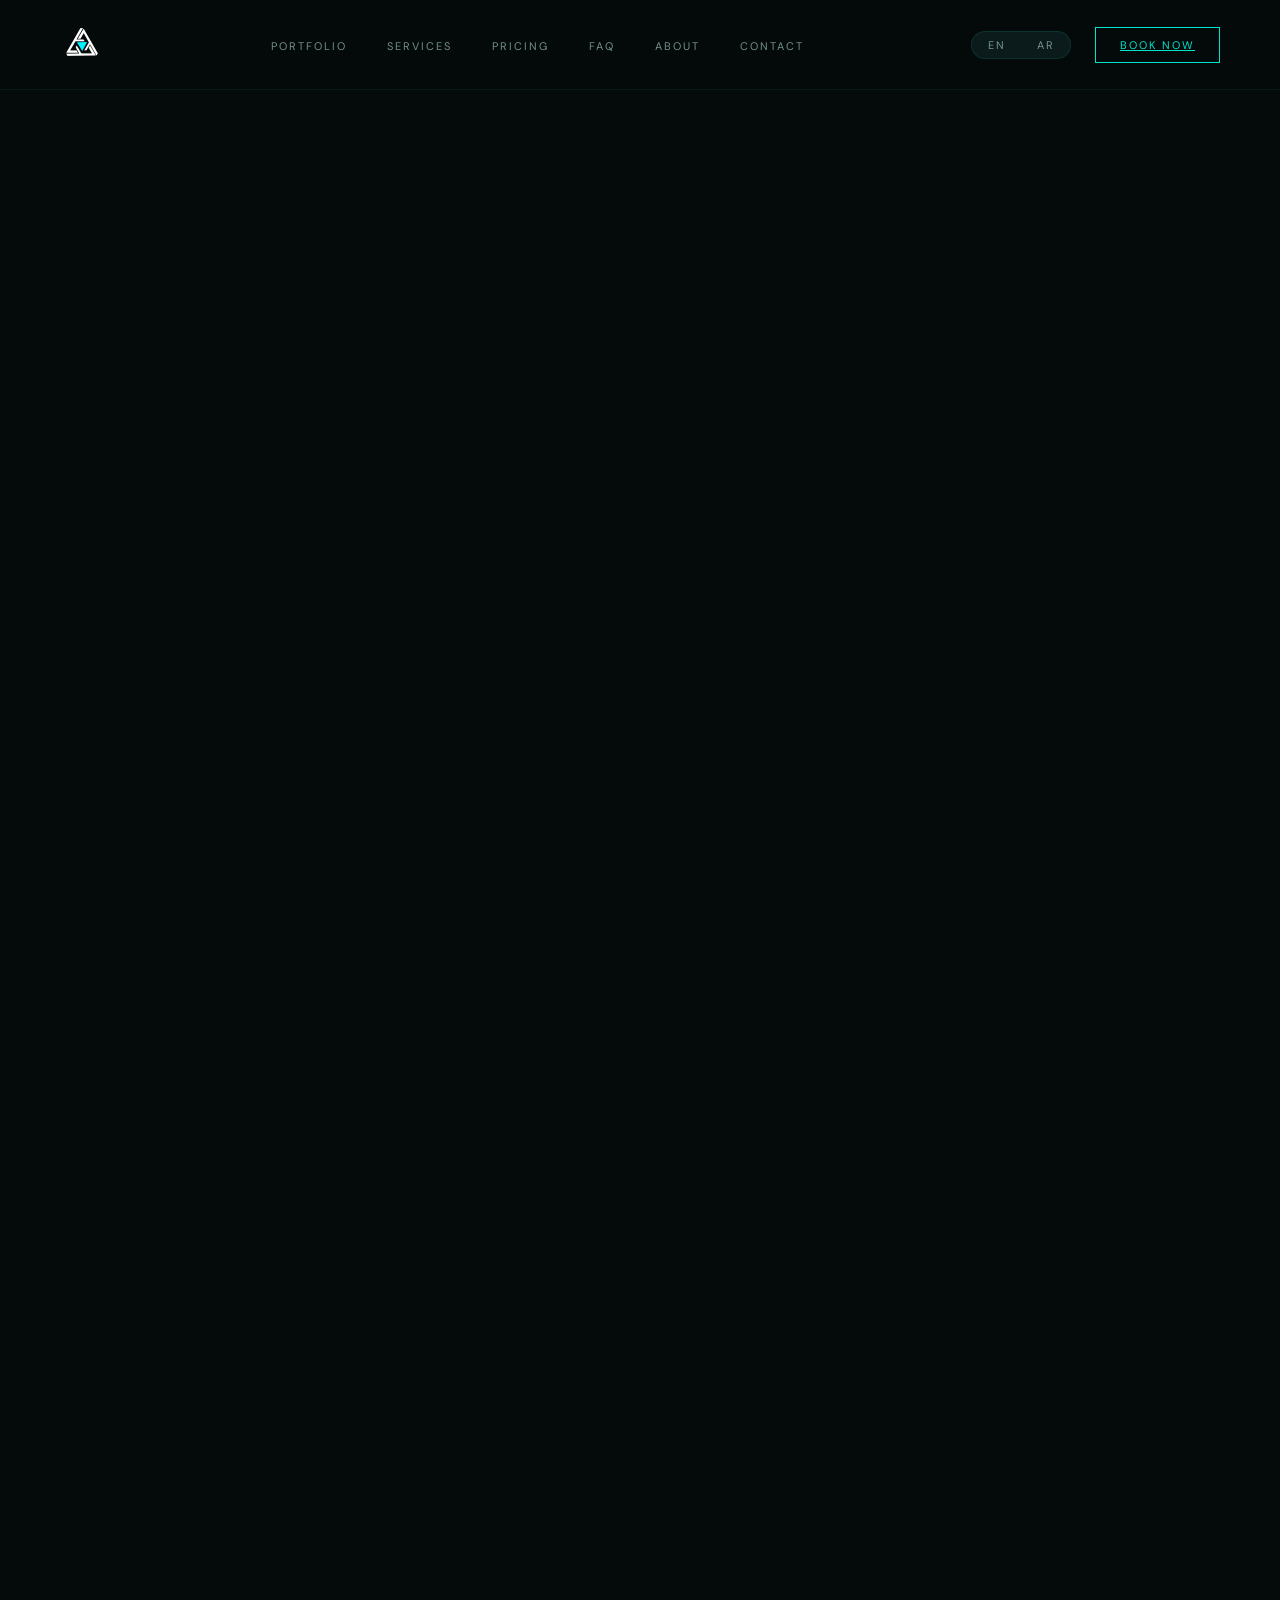
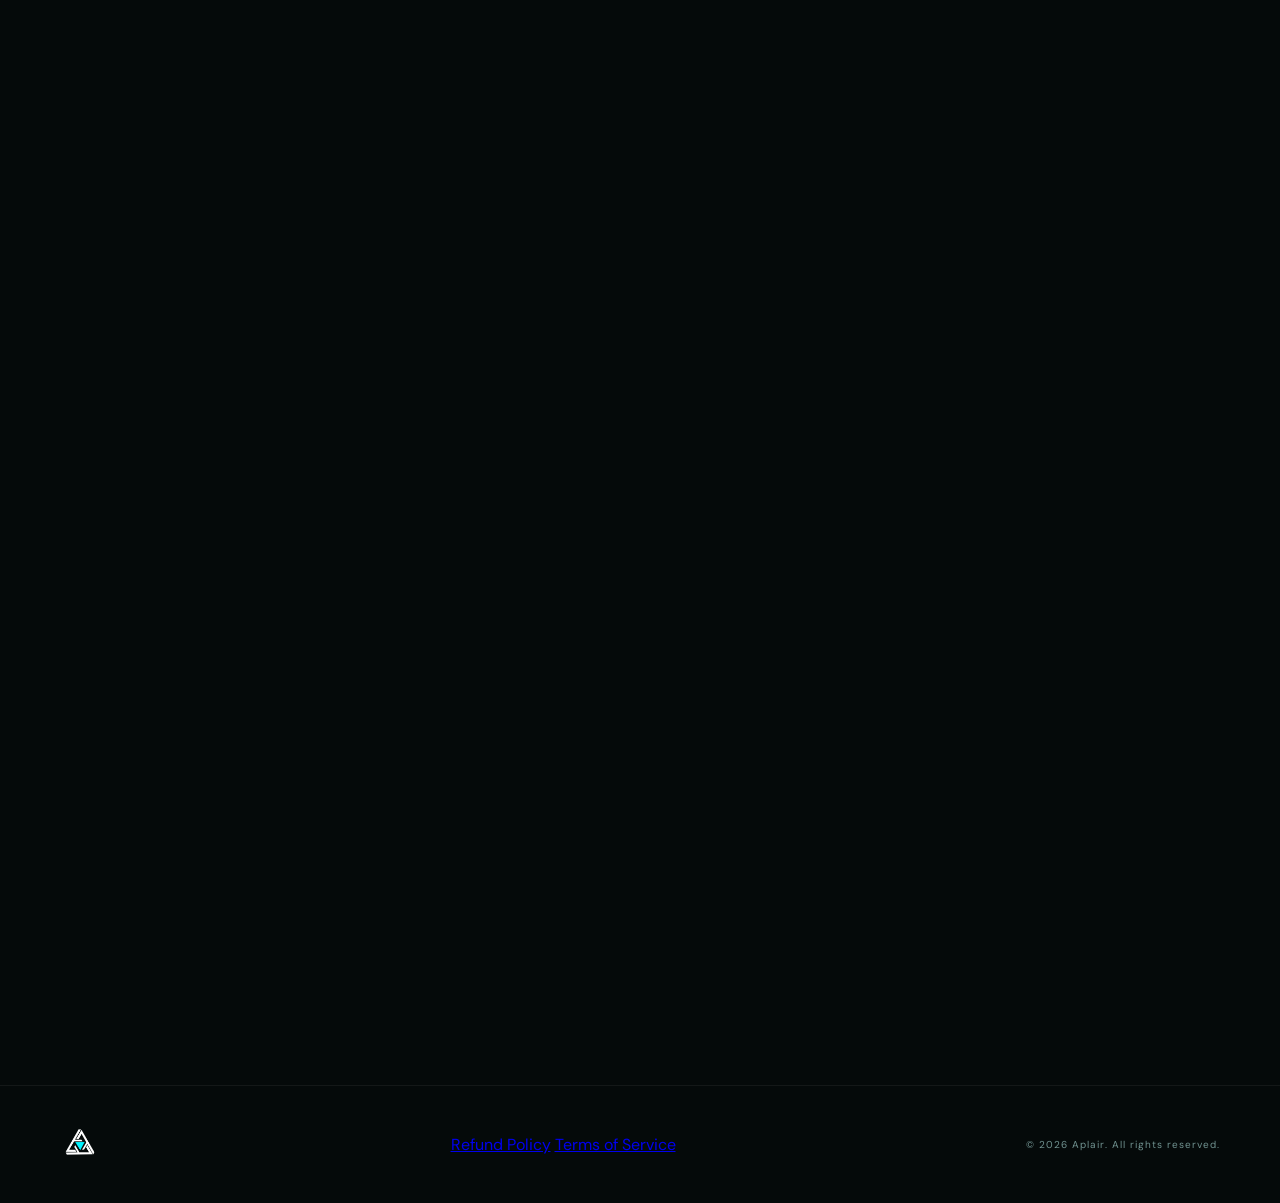
==== commit 78611b5a: "Add files via upload" ====
--- a/refund-policy.html
+++ b/refund-policy.html
@@ -1,215 +1,42 @@
 <!DOCTYPE html>
-<html lang="en" dir="ltr">
+<html lang="en">
 
 <head>
     <meta charset="UTF-8">
     <meta name="viewport" content="width=device-width, initial-scale=1.0">
     <title>Refund Policy | Aplair</title>
+    <!-- Preconnect to critical origins -->
+    <link rel="preconnect" href="https://fonts.googleapis.com">
+    <link rel="preconnect" href="https://fonts.gstatic.com" crossorigin>
+    <link rel="preconnect" href="https://grainy-gradients.vercel.app">
+
     <!-- CSS loaded with cache-busting version -->
-    <link rel="stylesheet" href="assets/css/style.min.css?v=2.1">
-    <link href="https://fonts.googleapis.com/css2?family=Bebas+Neue&family=DM+Sans:wght@300;400;500&display=swap" rel="stylesheet">
-    <link href="https://fonts.googleapis.com/css2?family=Cormorant+Garamond:ital,wght@1,300&family=Noto+Kufi+Arabic:wght@400;700;900&display=swap" rel="stylesheet">
+    <link rel="stylesheet" href="assets/css/style.min.css?v=2.2">
+
+    <!-- Critical fonts -->
+    <link
+        href="https://fonts.googleapis.com/css2?family=Bebas+Neue&family=DM+Sans:wght@300;400;500&family=Noto+Kufi+Arabic:wght@400;700;900&family=Cormorant+Garamond:ital,wght@1,300&display=swap"
+        rel="stylesheet">
+
+    <!-- Inline script to apply language ASAP -->
+    <script>
+        (function () {
+            try {
+                var lang = localStorage.getItem('aplair_lang') || (navigator.language.startsWith('ar') ? 'ar' : 'en');
+                document.documentElement.lang = lang;
+                document.documentElement.dir = (lang === 'ar' ? 'rtl' : 'ltr');
+                if (lang === 'ar') document.documentElement.classList.add('ar');
+                window._initialLang = lang;
+            } catch (e) { }
+        })();
+    </script>
     <!-- Favicon -->
     <link rel="icon" type="image/png" sizes="48x48" href="https://aplair.github.io/Aplair/favicon.png">
     <link rel="apple-touch-icon" href="https://aplair.github.io/Aplair/favicon.png">
-    <style>
-        :root {
-            --glass: rgba(11, 26, 26, 0.6);
-            --glass-border: rgba(0, 229, 204, 0.15);
-        }
-
-        body {
-            background: var(--bg);
-            color: var(--text);
-            min-height: 100vh;
-            display: flex;
-            flex-direction: column;
-        }
-
-        /* Hero Background and Grid to match main site */
-        .page-bg {
-            position: fixed;
-            inset: 0;
-            z-index: -2;
-            background: radial-gradient(ellipse 60% 50% at 70% 50%, rgba(0, 100, 90, 0.12) 0%, transparent 70%), 
-                        linear-gradient(170deg, #050a0a 0%, #071515 50%, #050a0a 100%);
-        }
-
-        .page-grid {
-            position: fixed;
-            inset: 0;
-            z-index: -1;
-            background-image: linear-gradient(rgba(0, 229, 204, 0.02) 1px, transparent 1px), 
-                              linear-gradient(90deg, rgba(0, 229, 204, 0.02) 1px, transparent 1px);
-            background-size: 80px 80px;
-            mask-image: radial-gradient(ellipse at center, black 0%, transparent 70%);
-        }
-
-        .policy-wrapper {
-            flex: 1;
-            padding: 140px 20px 80px;
-            max-width: 1000px;
-            margin: 0 auto;
-            width: 100%;
-        }
-
-        .policy-card {
-            background: var(--glass);
-            backdrop-filter: blur(20px);
-            border: 1px solid var(--glass-border);
-            padding: 60px;
-            border-radius: 4px;
-            position: relative;
-            overflow: hidden;
-            animation: revealUp 1s cubic-bezier(0.22, 1, 0.36, 1) forwards;
-            opacity: 0;
-            transform: translateY(30px);
-        }
-
-        @keyframes revealUp {
-            to {
-                opacity: 1;
-                transform: translateY(0);
-            }
-        }
-
-        .policy-card::before {
-            content: '';
-            position: absolute;
-            top: 0;
-            left: 0;
-            width: 4px;
-            height: 100px;
-            background: var(--cyan);
-        }
-
-        .section-label {
-            display: inline-block;
-            color: var(--cyan);
-            font-size: 11px;
-            letter-spacing: 3px;
-            text-transform: uppercase;
-            margin-bottom: 20px;
-        }
-
-        .policy-title {
-            font-family: 'Bebas Neue', sans-serif;
-            font-size: clamp(2.5rem, 8vw, 4.5rem);
-            line-height: 1;
-            margin-bottom: 40px;
-            text-transform: uppercase;
-            letter-spacing: 2px;
-            color: var(--text);
-        }
-
-        .policy-title .accent {
-            color: var(--cyan);
-        }
-
-        .policy-content {
-            font-family: 'DM Sans', sans-serif;
-            color: var(--text-dim);
-            line-height: 1.8;
-            font-size: 1.15rem;
-        }
-
-        html[dir="rtl"] .policy-content {
-            font-family: 'Noto Kufi Arabic', sans-serif;
-            text-align: right;
-            font-size: 1rem;
-        }
-
-        .policy-content h2 {
-            font-family: 'Bebas Neue', sans-serif;
-            font-size: 1.8rem;
-            color: var(--cyan);
-            margin: 50px 0 20px;
-            letter-spacing: 1.5px;
-            display: flex;
-            align-items: center;
-            gap: 15px;
-        }
-
-        .policy-content h2::after {
-            content: '';
-            height: 1px;
-            flex: 1;
-            background: var(--border2);
-        }
-
-        .policy-content p {
-            margin-bottom: 20px;
-        }
-
-        .policy-content ul {
-            list-style: none;
-            margin-bottom: 30px;
-        }
-
-        .policy-content li {
-            margin-bottom: 12px;
-            padding-left: 25px;
-            position: relative;
-        }
-
-        html[dir="rtl"] .policy-content li {
-            padding-left: 0;
-            padding-right: 25px;
-        }
-
-        .policy-content li::before {
-            content: '→';
-            position: absolute;
-            left: 0;
-            color: var(--cyan);
-            font-weight: bold;
-        }
-
-        html[dir="rtl"] .policy-content li::before {
-            left: auto;
-            right: 0;
-            content: '←';
-        }
-
-        .policy-content strong {
-            color: var(--cyan);
-            font-weight: 500;
-        }
-
-        .btn-whatsapp {
-            display: inline-flex;
-            align-items: center;
-            gap: 10px;
-            padding: 15px 30px;
-            background: rgba(0, 229, 204, 0.1);
-            border: 1px solid var(--cyan);
-            color: var(--cyan);
-            text-decoration: none;
-            font-size: 13px;
-            letter-spacing: 1px;
-            text-transform: uppercase;
-            transition: all 0.3s;
-            margin-top: 20px;
-        }
-
-        .btn-whatsapp:hover {
-            background: var(--cyan);
-            color: #000;
-        }
-
-        /* Content Switcher Visibility */
-        [data-lang-content] { display: none; }
-        html[lang="en"] [data-lang-content="en"] { display: block; }
-        html[lang="ar"] [data-lang-content="ar"] { display: block; }
-
-        @media (max-width: 768px) {
-            .policy-card { padding: 30px; }
-            .policy-title { font-size: 3rem; }
-        }
-    </style>
 </head>
 
-<body>
+<body class="ar">
+    <script>if (window._initialLang === 'en') document.body.classList.remove('ar');</script>
     <div class="page-bg"></div>
     <div class="page-grid"></div>
 
@@ -227,86 +54,82 @@
         </ul>
         <div class="nav-right">
             <div class="lang-toggle">
-                <button class="lang-btn active" id="btn-en">EN</button>
+                <button class="lang-btn" id="btn-en">EN</button>
                 <button class="lang-btn" id="btn-ar">AR</button>
             </div>
-            <a href="index.html#pricing" class="btn-hire" style="text-decoration: none; padding: 12px 20px;" data-en="BOOK NOW" data-ar="احجز الآن">BOOK NOW</a>
+            <a href="index.html#pricing" class="btn-hire" data-en="BOOK NOW" data-ar="احجز الآن">BOOK NOW</a>
         </div>
     </nav>
 
     <main class="policy-wrapper">
         <div class="policy-card">
-            <!-- English Section -->
             <div data-lang-content="en">
                 <span class="section-label">Legal Information</span>
                 <h1 class="policy-title">Refund <span class="accent">Policy</span></h1>
-                
                 <div class="policy-content">
-                    <p>At Aplair, we are committed to delivering high-quality cinematic real estate content. Due to the nature of digital and creative services, full payment is required before project initiation.</p>
+                    <p>At Aplair, we are committed to delivering high-quality cinematic real estate content. Due to the
+                        nature of digital and creative services, full payment is required before project initiation.</p>
                     <p>We maintain a fair and transparent refund policy to ensure client satisfaction.</p>
 
                     <h2>1. Full Payment</h2>
-                    <p>All projects require <strong>100% upfront payment</strong> to secure your production slot and begin work.</p>
+                    <p>All projects require <strong>100% upfront payment</strong> to secure your production slot and
+                        begin work.</p>
 
                     <h2>2. Refund Eligibility</h2>
                     <ul>
-                        <li><strong>Before Work Begins:</strong> 100% full refund if requested before any work has started.</li>
-                        <li><strong>After Project Start:</strong> Partial refund of <strong>70%</strong> of the total payment.</li>
-                        <li><strong>After First Draft:</strong> Limited partial refund of <strong>40%</strong> of the total payment.</li>
-                        <li><strong>Final Delivery & Revisions:</strong> Once revisions are made or the final version is delivered, <strong>no refunds</strong> will be issued.</li>
+                        <li><strong>Before Work Begins:</strong> 100% full refund if requested before any work has
+                            started.</li>
+                        <li><strong>After Project Start:</strong> Partial refund of <strong>70%</strong> of the total
+                            payment.</li>
+                        <li><strong>After First Draft:</strong> Limited partial refund of <strong>40%</strong> of the
+                            total payment.</li>
+                        <li><strong>Final Delivery & Revisions:</strong> Once revisions are made or the final version is
+                            delivered, <strong>no refunds</strong> will be issued.</li>
                     </ul>
 
                     <h2>3. Request Method</h2>
-                    <p>All refund requests must be submitted via WhatsApp with your project details and reason for the request.</p>
-                    <a href="https://wa.me/201091672771" class="btn-whatsapp" target="_blank" rel="noopener noreferrer">Contact via WhatsApp</a>
+                    <p>All refund requests must be submitted via WhatsApp with your project details and reason for the
+                        request.</p>
+                    <a href="https://wa.me/201091672771" class="btn-whatsapp" target="_blank"
+                        rel="noopener noreferrer">Contact via WhatsApp</a>
 
                     <h2>4. Timeframe & Processing</h2>
-                    <p>Requests must be submitted within <strong>24 hours</strong> of the latest project update or delivery. Approved refunds will be processed within <strong>5–10 business days</strong>.</p>
-
-                    <h2>5. Non-Refundable Cases</h2>
-                    <ul>
-                        <li>Change of mind after significant progress.</li>
-                        <li>Failure to provide required materials or feedback.</li>
-                        <li>Delays caused by the client.</li>
-                        <li>Completed work that meets agreed requirements.</li>
-                    </ul>
+                    <p>Requests must be submitted within <strong>24 hours</strong> of the latest project update or
+                        delivery. Approved refunds will be processed within <strong>5–10 business days</strong>.</p>
                 </div>
             </div>
 
-            <!-- Arabic Section -->
             <div data-lang-content="ar">
                 <span class="section-label">معلومات قانونية</span>
                 <h1 class="policy-title">سياسة <span class="accent">الاسترجاع</span></h1>
-                
                 <div class="policy-content">
-                    <p>في Aplair، نحن ملتزمون بتقديم محتوى مونتاج عقاري سينمائي عالي الجودة. وبسبب طبيعة الخدمات الرقمية والإبداعية، يتم دفع كامل المبلغ قبل بدء المشروع.</p>
+                    <p>في Aplair، نحن ملتزمون بتقديم محتوى مونتاج عقاري سينمائي عالي الجودة. وبسبب طبيعة الخدمات الرقمية
+                        والإبداعية، يتم دفع كامل المبلغ قبل بدء المشروع.</p>
                     <p>نحن نحافظ على سياسة استرجاع عادلة وشفافة لضمان رضا العميل.</p>
 
                     <h2>1. الدفع الكامل</h2>
-                    <p>جميع المشاريع تتطلب <strong>دفع كامل 100%</strong> لتأمين مكان المشروع والبدء في العمل.</p>
+                    <p>تطلب جميع المشاريع <strong>دفع 100% مقدمًا</strong> لتأمين مكان الإنتاج الخاص بك وبدء العمل.</p>
 
                     <h2>2. شروط الاسترجاع</h2>
                     <ul>
-                        <li><strong>قبل بدء المشروع:</strong> يحق للعميل استرجاع كامل المبلغ (100%) إذا تم الطلب قبل بدء أي عمل.</li>
-                        <li><strong>بعد بدء المشروع:</strong> يمكن للعميل طلب استرجاع جزئي <strong>70%</strong> من المبلغ.</li>
-                        <li><strong>بعد تسليم النسخة الأولى:</strong> يمكن منح استرجاع جزئي محدود <strong>40%</strong> من المبلغ.</li>
-                        <li><strong>بعد التسليم النهائي:</strong> بمجرد إجراء التعديلات أو تسليم الإصدار النهائي، <strong>لن يتم إصدار أي مبالغ مستردة</strong>.</li>
+                        <li><strong>قبل بدء المشروع:</strong> يحق للعميل استرجاع كامل المبلغ (100%) إذا تم الطلب قبل بدء
+                            أي عمل.</li>
+                        <li><strong>بعد بدء المشروع:</strong> يمكن للعميل طلب استرجاع جزئي <strong>70%</strong> من
+                            المبلغ.</li>
+                        <li><strong>بعد تسليم النسخة الأولى:</strong> يمكن منح استرجاع جزئي محدود <strong>40%</strong>
+                            من المبلغ.</li>
+                        <li><strong>بعد التسليم النهائي:</strong> بمجرد إجراء التعديلات أو تسليم الإصدار النهائي،
+                            <strong>لن يتم إصدار أي مبالغ مستردة</strong>.</li>
                     </ul>
 
                     <h2>3. طريقة الطلب</h2>
-                    <p>جميع طلبات الاسترجاع يجب أن تُرسل عبر واتسآب مع تفاصيل المشروع وسبب الطلب.</p>
-                    <a href="https://wa.me/201091672771" class="btn-whatsapp" target="_blank" rel="noopener noreferrer">تواصل عبر واتسآب</a>
+                    <p>يجب تقديم جميع طلبات الاسترداد عبر WhatsApp مع تفاصيل المشروع وسبب الطلب.</p>
+                    <a href="https://wa.me/201091672771" class="btn-whatsapp" target="_blank"
+                        rel="noopener noreferrer">تواصل عبر واتسآب</a>
 
                     <h2>4. المهلة والمعالجة</h2>
-                    <p>يجب تقديم الطلبات خلال <strong>24 ساعة</strong> من آخر تحديث. يتم معالجة المبالغ الموافق عليها خلال <strong>5–10 أيام عمل</strong>.</p>
-
-                    <h2>5. حالات لا تقبل الاسترجاع</h2>
-                    <ul>
-                        <li>تغيير الرأي بعد تقدم العمل بشكل كبير.</li>
-                        <li>عدم توفير المواد أو الملاحظات المطلوبة.</li>
-                        <li>التأخير الناتج عن العميل.</li>
-                        <li>العمل المكتمل الذي يفي بالمتطلبات المتفق عليها.</li>
-                    </ul>
+                    <p>يجب تقديم الطلبات خلال <strong>24 ساعة</strong> من آخر تحديث. يتم معالجة المبالغ الموافق عليها
+                        خلال <strong>5–10 أيام عمل</strong>.</p>
                 </div>
             </div>
         </div>
@@ -314,64 +137,15 @@
 
     <footer>
         <div class="footer-logo"><img src="assets/images/footer-logo.png" alt="Aplair" width="40" height="40"></div>
-        <div class="footer-links" style="margin: 15px 0 5px; display: flex; gap: 20px; justify-content: center;">
-            <a href="refund-policy.html" style="color: var(--text-muted); text-decoration: none; font-size: 12px; transition: color 0.3s;" onmouseover="this.style.color='var(--cyan)'" onmouseout="this.style.color='var(--text-muted)'" data-en="Refund Policy" data-ar="سياسة الاسترجاع">Refund Policy</a>
-            <a href="terms-of-service.html" style="color: var(--text-muted); text-decoration: none; font-size: 12px; transition: color 0.3s;" onmouseover="this.style.color='var(--cyan)'" onmouseout="this.style.color='var(--text-muted)'" data-en="Terms of Service" data-ar="شروط الاستخدام">Terms of Service</a>
+        <div class="footer-links">
+            <a href="refund-policy.html" data-en="Refund Policy" data-ar="سياسة الاسترجاع">Refund Policy</a>
+            <a href="terms-of-service.html" data-en="Terms of Service" data-ar="شروط الاستخدام">Terms of Service</a>
         </div>
-        <div class="footer-copy" data-en="© 2026 Aplair. All rights reserved." data-ar="© 2026 Aplair. جميع الحقوق محفوظة."> © 2026 Aplair. All rights reserved.</div>
+        <div class="footer-copy" data-en="© 2026 Aplair. All rights reserved."
+            data-ar="© 2026 Aplair. جميع الحقوق محفوظة."> © 2026 Aplair. All rights reserved.</div>
     </footer>
-    
-    <!-- Custom Cursor Script (Fixed Mouse Issue) -->
-    <script>
-        document.addEventListener("DOMContentLoaded", function() {
-            var dot = document.createElement("div");
-            dot.className = "cursor-dot";
-            document.body.appendChild(dot);
-            var outline = document.createElement("div");
-            outline.className = "cursor-outline";
-            document.body.appendChild(outline);
-            var cursorX = 0, cursorY = 0, cursorRaf = false;
-            document.addEventListener("mousemove", function (e) {
-                cursorX = e.clientX;
-                cursorY = e.clientY;
-                if (!cursorRaf) {
-                    cursorRaf = true;
-                    requestAnimationFrame(function () {
-                        var tx = cursorX + "px";
-                        var ty = cursorY + "px";
-                        dot.style.transform = "translate(calc(" + tx + " - 50%), calc(" + ty + " - 50%))";
-                        outline.style.transform = "translate(calc(" + tx + " - 50%), calc(" + ty + " - 50%))";
-                        cursorRaf = false;
-                    });
-                }
-            });
-            document.querySelectorAll("a, button").forEach(function (el) {
-                el.addEventListener("mouseenter", function () {
-                    outline.classList.add("hover");
-                    dot.classList.add("hover");
-                });
-                el.addEventListener("mouseleave", function () {
-                    outline.classList.remove("hover");
-                    dot.classList.remove("hover");
-                });
-            });
 
-            // Language Logic
-            var currentLang = "en";
-            function setLang(lang) {
-                currentLang = lang;
-                var isAr = lang === "ar";
-                document.documentElement.lang = lang;
-                document.documentElement.dir = isAr ? "rtl" : "ltr";
-                document.getElementById("btn-en").classList.toggle("active", !isAr);
-                document.getElementById("btn-ar").classList.toggle("active", isAr);
-                document.querySelectorAll("[data-en]").forEach(function (el) {
-                    el.textContent = isAr ? el.dataset.ar : el.dataset.en;
-                });
-            }
-            document.getElementById("btn-en").addEventListener("click", function () { setLang("en"); });
-            document.getElementById("btn-ar").addEventListener("click", function () { setLang("ar"); });
-        });
-    </script>
+    <script defer src="assets/js/script.min.js?v=2.2"></script>
 </body>
-</html>
+
+</html>
--- a/assets/css/style.min.css
+++ b/assets/css/style.min.css
@@ -1 +1,5074 @@
-﻿:root{--bg:#050a0a;--bg2:#071010;--surface:#0b1a1a;--cyan:#00e5cc;--cyan-dim:#00b8a5;--cyan-glow:rgba(0, 229, 204, 0.1);--text:#e8f0ef;--text-dim:#9abfbabf;--text-muted:#719391;--border:rgba(0, 229, 204, 0.12);--border2:rgba(255, 255, 255, 0.06);}*, *::before, *::after{margin:0;padding:0;box-sizing:border-box;}html{scroll-behavior:smooth;}body::after{content:"";position:fixed;top:0;left:0;width:100%;height:100%;background-image:url("https://grainy-gradients.vercel.app/noise.svg");opacity:0.06;pointer-events:none;z-index:9999;transform:translateZ(0);}body{background:var(--bg);color:var(--text);font-family:'DM Sans', sans-serif;overflow-x:hidden;}body.ar{font-family:'Noto Kufi Arabic', sans-serif;direction:rtl;}nav{position:fixed;top:0;left:0;right:0;z-index:900;padding:20px 60px;display:flex;align-items:center;justify-content:space-between;background:rgba(5, 10, 10, 0.93);backdrop-filter:blur(16px);border-bottom:1px solid var(--border2);}.nav-logo img{height:44px;width:44px;object-fit:contain;}.nav-links{display:flex;gap:40px;list-style:none;}.nav-links a{color:var(--text-dim);text-decoration:none;font-size:11px;letter-spacing:2px;text-transform:uppercase;transition:color .3s;}.nav-links a:hover{color:var(--cyan);}.nav-right{display:flex;align-items:center;gap:24px;min-width:200px;min-height:44px;}.menu-toggle{display:flex;flex-direction:column;gap:5px;cursor:pointer;z-index:3000;width:30px;padding:5px;transition:all 0.3s ease;display:none;}.menu-toggle span{display:block;width:100%;height:2px;background:var(--text);border-radius:2px;transition:all 0.4s cubic-bezier(0.68, -0.6, 0.32, 1.6);}.menu-toggle.active span:nth-child(1){transform:translateY(7px) rotate(45deg);}.menu-toggle.active span:nth-child(2){opacity:0;transform:translateX(-10px);}.menu-toggle.active span:nth-child(3){transform:translateY(-7px) rotate(-45deg);}.lang-toggle{display:flex;background:var(--surface);border:1px solid var(--border);border-radius:20px;overflow:hidden;}.lang-btn{padding:6px 16px;font-size:11px;letter-spacing:1.5px;cursor:pointer;border:none;background:transparent;color:var(--text-dim);transition:all .3s;font-family:inherit;}.lang-btn.active{background:var(--cyan);color:#000;font-weight:700;}.btn-hire{padding:10px 24px;background:transparent;border:1px solid var(--cyan);color:var(--cyan);font-size:11px;letter-spacing:2px;text-transform:uppercase;cursor:pointer;transition:all .3s;font-family:inherit;}.btn-hire:hover{background:var(--cyan);color:#000;}.hero{min-height:100vh;display:flex;flex-direction:column;justify-content:flex-start;padding:22vh 60px 80px;position:relative;overflow:hidden;}.hero-bg{position:absolute;inset:0;background:radial-gradient(ellipse 60% 50% at 70% 50%, rgba(0, 100, 90, .18) 0%, transparent 70%), linear-gradient(170deg, #050a0a 0%, #071515 50%, #050a0a 100%);}.hero-grid{position:absolute;inset:0;background-image:linear-gradient(rgba(0, 229, 204, .03) 1px, transparent 1px), linear-gradient(90deg, rgba(0, 229, 204, .03) 1px, transparent 1px);background-size:80px 80px;mask-image:radial-gradient(ellipse at center, black 0%, transparent 70%);}.hero-stats{position:absolute;top:130px;right:60px;display:flex;flex-direction:column;gap:15px;}body.ar .hero-stats{right:auto;left:60px;}.stat-card{background:rgba(11, 26, 26, .85);border:1px solid var(--border);padding:14px 22px;text-align:right;backdrop-filter:blur(10px);}body.ar .stat-card{text-align:left;}.stat-num{font-family:'Bebas Neue', sans-serif;font-size:30px;color:var(--cyan);line-height:1;animation:countUp 0.6s cubic-bezier(0.22, 1, 0.36, 1) both;will-change:transform, opacity;}@keyframes countUp{0%{opacity:0;transform:translateY(20px) scale(0.8);}100%{opacity:1;transform:translateY(0) scale(1);}}.stat-card:nth-child(1) .stat-num{animation-delay:0.2s;}.stat-card:nth-child(2) .stat-num{animation-delay:0.4s;}.stat-card:nth-child(3) .stat-num{animation-delay:0.6s;}.stat-label{font-size:9px;letter-spacing:2px;text-transform:uppercase;color:var(--text-dim);margin-top:4px;}.badge{display:inline-flex;align-items:center;background:rgba(255, 51, 102, 0.1);border:1px solid rgba(255, 51, 102, 0.2);padding:10px 20px;border-radius:100px;color:#ff3366;font-size:11px;font-weight:800;letter-spacing:1.5px;margin-bottom:28px;text-transform:uppercase;backdrop-filter:blur(10px);}.badge-dot{width:6px;height:6px;background:#00ff88;border-radius:50%;box-shadow:0 0 10px #00ff88;animation:pulse 2s infinite;will-change:transform, opacity;}@keyframes pulse{0%, 100%{opacity:1;transform:scale(1)}50%{opacity:.6;transform:scale(1.3)}}.hero-title{font-family:'Bebas Neue', sans-serif;font-size:clamp(72px, 11vw, 148px);line-height:.9;color:var(--text);position:relative;z-index:2;min-height:clamp(140px, 22vw, 290px);}.hero-title .accent{color:var(--cyan);}.hero-title .italic{font-family:'Cormorant Garamond', serif;font-style:italic;font-weight:300;font-size:.85em;}body.ar .hero-title{font-family:'Noto Kufi Arabic', sans-serif;font-weight:900;font-size:clamp(52px, 8vw, 110px);line-height:1.1;}.hero-sub{margin-top:24px;font-size:14px;color:var(--text-dim);max-width:460px;line-height:1.9;min-height:100px;}.hero-cta{margin-top:44px;display:flex;align-items:center;gap:28px;}.btn-primary{padding:16px 44px;background:var(--cyan);color:#000;font-size:11px;letter-spacing:3px;text-transform:uppercase;font-weight:700;border:none;cursor:pointer;transition:all .3s;font-family:inherit;text-decoration:none;display:inline-block;}.btn-primary:hover{background:var(--cyan-dim);transform:translateY(-2px);}.scroll-hint{font-size:10px;letter-spacing:2px;color:var(--text-muted);text-transform:uppercase;display:flex;align-items:center;gap:12px;}.scroll-hint::before{content:'';width:36px;height:1px;background:var(--text-muted);}.ticker{background:var(--surface);border-top:1px solid var(--border);border-bottom:1px solid var(--border);padding:14px 0;overflow:hidden;direction:ltr;}.ticker-track{display:flex;width:max-content;animation:ticker 28s linear infinite;will-change:transform;}@keyframes ticker{0%{transform:translateX(0)}100%{transform:translateX(-50%)}}.ticker-item{font-size:10px;letter-spacing:3px;text-transform:uppercase;color:var(--text-dim);padding:0 40px;white-space:nowrap;display:inline-flex;align-items:center;flex-shrink:0;}.ticker-item::after{content:'◆';color:var(--cyan);font-size:6px;margin-left:40px;}section{padding:80px 60px;position:relative;}.section-label{font-size:10px;letter-spacing:4px;text-transform:uppercase;color:var(--cyan);margin-bottom:20px;display:flex;align-items:center;gap:14px;}.section-label::before{content:'';width:20px;height:1px;background:var(--cyan);}body.ar .section-label{flex-direction:row-reverse;}body.ar .section-label::before{display:none;}body.ar .section-label::after{content:'';width:20px;height:1px;background:var(--cyan);}.section-title{font-family:'Bebas Neue', sans-serif;font-size:clamp(48px, 6.5vw, 88px);line-height:.95;color:var(--text);}body.ar .section-title{font-family:'Noto Kufi Arabic', sans-serif;font-weight:800;font-size:clamp(32px, 4.5vw, 52px);line-height:1.25;letter-spacing:-0.5px;}.section-title .accent{color:var(--cyan);}.section-title .italic{font-family:'Cormorant Garamond', serif;font-style:italic;font-weight:300;}#portfolio{padding:110px 60px 80px;background:var(--bg);position:relative;overflow:hidden;}#portfolio::before{content:'';position:absolute;top:-200px;left:50%;transform:translateX(-50%);width:800px;height:800px;background:radial-gradient(circle, rgba(0, 229, 204, 0.04) 0%, transparent 70%);pointer-events:none;}.portfolio-header{display:flex;align-items:flex-end;justify-content:space-between;gap:24px;margin-bottom:40px;flex-wrap:wrap;}.portfolio-header-stats{display:flex;gap:28px;align-items:flex-end;flex-shrink:0;}.ph-stat{text-align:center;}.ph-stat-num{font-family:'Bebas Neue', sans-serif;font-size:32px;color:var(--cyan);line-height:1;}body.ar .ph-stat-num{font-family:'Noto Kufi Arabic', sans-serif;font-weight:900;font-size:26px;}.ph-stat-label{font-size:9px;letter-spacing:2px;text-transform:uppercase;color:var(--text-muted);margin-top:4px;}body.ar .ph-stat-label{font-family:'Noto Kufi Arabic', sans-serif;letter-spacing:0;font-size:10px;}#portfolio{position:relative;overflow:hidden;padding-bottom:120px;}#portfolio::before, #portfolio::after{content:'';position:absolute;width:400px;height:400px;border-radius:50%;background:radial-gradient(circle, rgba(0, 229, 204, 0.04) 0%, transparent 70%);z-index:0;pointer-events:none;transform:translateZ(0);will-change:transform;}#portfolio::before{top:-100px;right:-100px;}#portfolio::after{bottom:100px;left:-100px;animation:floatGlow 15s infinite alternate;}@keyframes floatGlow{from{transform:translate3d(0, 0, 0);}to{transform:translate3d(100px, 50px, 0);}}.portfolio-header{display:flex;justify-content:space-between;align-items:flex-end;margin-bottom:60px;max-width:1200px;margin-left:auto;margin-right:auto;position:relative;z-index:2;}.accent{background:linear-gradient(90deg, var(--cyan), #fff, var(--cyan));background-size:200% auto;-webkit-background-clip:text;background-clip:text;-webkit-text-fill-color:transparent;animation:shineGradient 4s linear infinite;will-change:background-position, transform;transform:translateZ(0);display:inline-block;}@keyframes shineGradient{to{background-position:200% center;}}.sold-deal-highlight{position:relative;display:inline-block;color:var(--cyan);font-weight:700;letter-spacing:0.5px;text-shadow:0 0 15px rgba(0, 229, 204, 0.3);padding:0 4px;transition:all 0.4s cubic-bezier(0.175, 0.885, 0.32, 1.275);}.sold-deal-highlight::after{content:'';position:absolute;bottom:-2px;left:0;width:100%;height:1px;background:linear-gradient(90deg, transparent, var(--cyan), transparent);transform:scaleX(0);transition:transform 0.8s cubic-bezier(0.65, 0, 0.35, 1);}.reveal-up.active .sold-deal-highlight::after{transform:scaleX(1);}.sold-deal-highlight:hover{transform:translateY(-2px);text-shadow:0 0 20px rgba(0, 229, 204, 0.6);}body.ar .sold-deal-highlight{font-family:'Noto Kufi Arabic', sans-serif;font-weight:900;}.portfolio-header-stats{display:flex;gap:40px;}.ph-stat{transition:transform 0.4s cubic-bezier(0.175, 0.885, 0.32, 1.275);cursor:default;}.ph-stat:hover{transform:translateY(-5px) scale(1.05);}.ph-stat-num{font-family:'DM Sans', sans-serif;font-size:32px;font-weight:700;color:#fff;line-height:1;margin-bottom:2px;display:flex;align-items:center;}.ph-stat-label{font-size:10px;color:rgba(255, 255, 255, 0.4);text-transform:uppercase;letter-spacing:2px;font-weight:500;}body.ar .ph-stat-label{font-family:'Noto Kufi Arabic', sans-serif;letter-spacing:0;}.reels-launch-wrap{max-width:1200px;margin:0 auto 60px;padding:0 20px;}.reels-launch-card{position:relative;height:480px;border-radius:20px;overflow:hidden;cursor:pointer;display:flex;align-items:center;justify-content:center;text-align:center;background:#050a0a;border:1px solid var(--border1);transition:transform 0.6s cubic-bezier(0.23, 1, 0.32, 1), border-color 0.4s ease, box-shadow 0.4s ease;will-change:transform, box-shadow;transform:translateZ(0);}.reels-launch-card:hover{transform:scale3d(1.01, 1.01, 1);border-color:var(--cyan);box-shadow:0 20px 60px rgba(0, 229, 204, 0.1);}.rlc-bg{position:absolute;inset:0;background:radial-gradient(circle at center, rgba(0, 229, 204, 0.15) 0%, transparent 70%);opacity:0.6;transition:opacity 0.4s ease;will-change:opacity;}.reels-launch-card:hover .rlc-bg{opacity:1;}.rlc-content{position:relative;z-index:5;padding:40px;}.rlc-icon{width:80px;height:80px;margin:0 auto 24px;background:rgba(0, 229, 204, 0.1);border-radius:50%;display:flex;align-items:center;justify-content:center;color:var(--cyan);transition:transform 0.4s ease;}.reels-launch-card:hover .rlc-icon{transform:scale(1.1) rotate(5deg);}.rlc-content h3{font-size:38px;font-weight:800;color:#fff;margin-bottom:12px;letter-spacing:1px;}.rlc-content p{color:rgba(255, 255, 255, 0.5);font-size:16px;margin-bottom:32px;}.btn-watch-reels{background:var(--cyan);color:#000;border:none;padding:16px 36px;border-radius:50px;font-weight:700;font-size:14px;letter-spacing:1px;display:inline-flex;align-items:center;gap:12px;transition:all 0.3s ease;}.btn-watch-reels:hover{transform:translateY(-3px);box-shadow:0 10px 30px rgba(0, 229, 204, 0.4);}.reels-modal{position:fixed;inset:0;background:rgba(0, 0, 0, 0.4);z-index:5000;display:none;flex-direction:column;align-items:center;justify-content:center;backdrop-filter:blur(20px);-webkit-backdrop-filter:blur(20px);transform:translateZ(0);will-change:opacity;opacity:0;transition:opacity 0.4s ease;}.reels-modal.open{display:flex;opacity:1;}.reels-close{position:absolute;top:30px;right:30px;width:50px;height:50px;background:rgba(255, 255, 255, 0.05);border-radius:50%;display:flex;align-items:center;justify-content:center;color:#fff;cursor:pointer;z-index:5100;transition:all 0.3s ease;}.reels-close:hover{background:var(--cyan);color:#000;transform:rotate(90deg);}.reels-container{width:100%;height:85vh;display:flex;align-items:center;overflow-x:auto;scroll-snap-type:x mandatory;gap:40px;padding:0 7.5vw;scrollbar-width:none;}@media (min-width:768px){.reels-container{max-width:768px;padding:0 25px;}}.reels-container::-webkit-scrollbar{display:none;}.reel-slide{flex:0 0 auto;width:100%;height:auto;max-width:min(85vw, 450px);max-height:100%;aspect-ratio:9 / 16;scroll-snap-align:center;position:relative;border-radius:24px;overflow:hidden;background:#000;box-shadow:0 20px 60px rgba(0, 0, 0, 0.5);transition:transform 0.6s cubic-bezier(0.2, 0, 0.2, 1), opacity 0.6s ease;opacity:0.3;transform:scale(0.85);display:flex;flex-direction:column;}.reel-slide.is-landscape{aspect-ratio:16 / 9;max-width:min(95vw, 900px);}.reel-slide.is-landscape .reel-info{padding:12px 16px;bottom:8px;left:8px;right:8px;border-radius:12px;}.reel-slide.is-landscape .reel-title{font-size:16px;}.reel-slide.is-landscape .btn-booknow{padding:10px 18px;font-size:11px;}@media (max-width:600px){.reel-slide.is-landscape .reel-info{padding:8px 12px;gap:8px;}.reel-slide.is-landscape .reel-title{font-size:14px;}.reel-slide.is-landscape .btn-booknow{padding:8px 12px;font-size:10px;letter-spacing:1px;}.reel-slide.is-landscape .icon-booking, .reel-slide.is-landscape .icon-arrow{display:none;}}.reel-slide.active{opacity:1;transform:scale(1);}.reel-video-wrap{width:100%;height:100%;position:relative;background:#000;pointer-events:none;}.reel-video-wrap video{width:100%;height:100%;object-fit:cover;border-radius:20px;}.reel-info{position:absolute;bottom:12px;left:12px;right:12px;padding:18px;background:rgba(10, 20, 20, 0.6);backdrop-filter:blur(25px) saturate(200%);-webkit-backdrop-filter:blur(25px) saturate(200%);border:1px solid rgba(0, 229, 204, 0.2);border-radius:20px;display:flex;justify-content:space-between;align-items:center;gap:15px;z-index:10;box-shadow:0 10px 40px rgba(0, 0, 0, 0.4);transition:all 0.4s cubic-bezier(0.23, 1, 0.32, 1);}.reel-slide.active .reel-info{transform:translateY(0);opacity:1;}.reel-slide:not(.active) .reel-info{transform:translateY(20px);opacity:0;}.reel-text-wrap{flex:1;min-width:0;}.reel-title{font-size:20px;font-weight:800;color:#fff;margin-bottom:4px;letter-spacing:0.5px;text-shadow:0 2px 10px rgba(0, 0, 0, 0.3);}.reel-company{font-size:12px;color:var(--cyan);font-weight:600;text-transform:uppercase;letter-spacing:1.5px;opacity:0.9;display:block;}body.ar .reel-info{flex-direction:row-reverse;text-align:right;}body.ar .reel-title{font-family:'Noto Kufi Arabic', sans-serif;font-size:16px;}body.ar .reel-company{font-family:'Noto Kufi Arabic', sans-serif;font-size:10px;}.btn-booknow{background:var(--cyan);color:#000;border:none;padding:16px 36px;border-radius:4px;font-weight:700;font-size:13px;letter-spacing:2px;text-transform:uppercase;cursor:pointer;transition:all 0.4s cubic-bezier(0.19, 1, 0.22, 1);display:inline-flex;align-items:center;justify-content:center;gap:12px;position:relative;box-shadow:0 4px 20px rgba(0, 229, 204, 0.15);}.btn-booknow:hover{transform:translateY(-4px);box-shadow:0 12px 30px rgba(0, 229, 204, 0.3);background:#00ffcc;}.btn-booknow:hover .icon-booking{transform:scale(1.15) rotate(-8deg);color:#000;}.btn-booknow:hover .icon-arrow{transform:translateX(6px);}body.ar .btn-booknow{font-family:'Noto Kufi Arabic', sans-serif;font-weight:700;letter-spacing:0;font-size:14px;}.viewers-count{display:flex;align-items:center;gap:6px;margin-left:14px;padding-left:14px;border-left:1px solid rgba(255, 255, 255, 0.15);color:rgba(255, 255, 255, 0.6);font-size:11px;font-family:'DM Sans', sans-serif;letter-spacing:0.5px;}body.ar .viewers-count{margin-left:0;margin-right:14px;padding-left:0;padding-right:14px;border-left:none;border-right:1px solid rgba(255, 255, 255, 0.15);font-family:'Noto Kufi Arabic', sans-serif;}.viewers-count .pulse-dot{width:6px;height:6px;background:#00e5cc;border-radius:50%;box-shadow:0 0 10px rgba(0, 229, 204, 0.5);animation:vPulse 1.5s infinite alternate;will-change:transform, opacity;}@keyframes vPulse{from{opacity:0.4;transform:scale(0.8);}to{opacity:1;transform:scale(1.2);}}.reel-info .btn-booknow{margin-top:0 !important;width:auto !important;min-width:100px;padding:12px 24px !important;font-size:12px !important;flex-shrink:0;pointer-events:auto;white-space:nowrap;border-radius:2px;}.reels-nav-hint{position:absolute;top:50%;transform:translateY(-50%);width:60px;height:60px;background:rgba(255, 255, 255, 0.05);backdrop-filter:blur(10px);-webkit-backdrop-filter:blur(10px);border:1px solid rgba(255, 255, 255, 0.1);border-radius:50%;color:#fff;display:flex;align-items:center;justify-content:center;cursor:pointer;z-index:5050;transition:all 0.3s cubic-bezier(0.4, 0, 0.2, 1);opacity:0.6;pointer-events:auto;}.reels-nav-hint:hover{opacity:1;background:rgba(255, 255, 255, 0.15);transform:translateY(-50%) scale(1.1);box-shadow:0 0 30px rgba(0, 229, 204, 0.2);border-color:var(--cyan);color:var(--cyan);}.reels-nav-hint--left{left:40px;}.reels-nav-hint--right{right:40px;}.reels-tutorial{position:absolute;inset:0;z-index:5200;display:flex;align-items:center;justify-content:center;pointer-events:none;background:rgba(0, 0, 0, 0.4);opacity:0;transition:opacity 0.5s ease;backdrop-filter:blur(2px);}.reels-tutorial.show{opacity:1;}.rt-hand{width:100px;height:100px;border:2px solid var(--cyan);border-radius:50%;position:relative;animation:swipeAnim 2s infinite ease-in-out;display:flex;align-items:center;justify-content:center;color:var(--cyan);}body.ar .rt-hand{animation:swipeAnimAr 2s infinite ease-in-out;}.rt-hand::before{content:'';position:absolute;width:140%;height:140%;border:1px solid var(--cyan);border-radius:50%;animation:pulseOut 2s infinite;}@keyframes swipeAnim{0%{transform:translateX(50px);opacity:0;}20%{opacity:1;}80%{transform:translateX(-50px);opacity:1;}100%{transform:translateX(-50px);opacity:0;}}@keyframes swipeAnimAr{0%{transform:translateX(-50px);opacity:0;}20%{opacity:1;}80%{transform:translateX(50px);opacity:1;}100%{transform:translateX(50px);opacity:0;}}@keyframes pulseOut{0%{transform:scale(0.5);opacity:0.8;}100%{transform:scale(1.5);opacity:0;}}.rt-label{position:absolute;bottom:-40px;white-space:nowrap;font-size:14px;font-weight:600;letter-spacing:2px;text-transform:uppercase;color:var(--cyan);text-shadow:0 0 10px rgba(0, 229, 204, 0.5);}.portfolio-filters{display:flex;gap:8px;flex-wrap:wrap;margin-bottom:36px;align-items:center;}body.ar .portfolio-filters{flex-direction:row-reverse;}.pf-tab{display:flex;align-items:center;gap:7px;padding:8px 18px;border-radius:30px;border:1px solid var(--border);background:transparent;color:var(--text-dim);font-size:11px;letter-spacing:1.5px;text-transform:uppercase;font-family:'DM Sans', sans-serif;cursor:pointer;transition:all 0.3s cubic-bezier(0.22, 1, 0.36, 1);white-space:nowrap;position:relative;overflow:hidden;}body.ar .pf-tab{font-family:'Noto Kufi Arabic', sans-serif;letter-spacing:0;font-size:12px;text-transform:none;}.pf-tab::before{content:'';position:absolute;inset:0;background:linear-gradient(135deg, rgba(0, 229, 204, 0.12), rgba(0, 229, 204, 0.04));opacity:0;transition:opacity 0.3s;}.pf-tab:hover{border-color:rgba(0, 229, 204, 0.4);color:var(--text);}.pf-tab:hover::before{opacity:1;}.pf-tab.active{background:var(--cyan);border-color:var(--cyan);color:#050a0a;font-weight:700;box-shadow:0 4px 20px rgba(0, 229, 204, 0.3);}.pf-tab.active::before{opacity:0;}.pf-tab-count{background:rgba(0, 0, 0, 0.2);color:inherit;border-radius:20px;padding:1px 7px;font-size:10px;font-weight:700;}.pf-tab.active .pf-tab-count{background:rgba(0, 0, 0, 0.25);}.portfolio-grid{display:grid;grid-template-columns:repeat(3, 1fr);grid-auto-rows:300px;gap:18px;max-width:1200px;margin:0 auto;}@media (max-width:1024px){.portfolio-grid{grid-template-columns:repeat(2, 1fr);grid-auto-rows:270px;}}@media (max-width:600px){.portfolio-grid{grid-template-columns:1fr;grid-auto-rows:240px;gap:12px;}}.project-card{position:relative;background:#080f14;border-radius:4px;overflow:hidden;cursor:pointer;display:block;height:100%;border:1px solid rgba(255, 255, 255, 0.07);transition:border-color 0.5s, transform 0.6s cubic-bezier(0.22, 1, 0.36, 1), box-shadow 0.6s;}.project-card{opacity:0;transform:translateY(30px);animation:cardReveal 0.7s cubic-bezier(0.22, 1, 0.36, 1) forwards;}.project-card:nth-child(1){animation-delay:0.05s;}.project-card:nth-child(2){animation-delay:0.15s;}.project-card:nth-child(3){animation-delay:0.25s;}.project-card:nth-child(4){animation-delay:0.35s;}@keyframes cardReveal{to{opacity:1;transform:translateY(0);}}.project-card:hover{border-color:rgba(0, 229, 204, 0.5);transform:translateY(-8px) scale(1.015);box-shadow:0 30px 70px rgba(0, 0, 0, 0.6), 0 0 0 1px rgba(0, 229, 204, 0.2), 0 0 40px rgba(0, 229, 204, 0.08);}.project-card::before{content:'';position:absolute;inset:-1px;border-radius:4px;background:conic-gradient(from 0deg, transparent 0deg, rgba(0, 229, 204, 0.8) 60deg, transparent 120deg);opacity:0;transition:opacity 0.4s;z-index:0;animation:borderSpin 3s linear infinite;animation-play-state:paused;}.project-card:hover::before{opacity:1;animation-play-state:running;}@keyframes borderSpin{to{transform:rotate(360deg);}}.project-card::after{content:'';position:absolute;inset:1px;background:#080f14;border-radius:3px;z-index:0;pointer-events:none;}.project-card>*{position:relative;z-index:1;}.landscape-card{grid-column:1 / -1;grid-row:span 1;}@media (max-width:600px){.landscape-card{grid-column:1;}}.card-thumb{position:absolute;inset:0;width:100%;height:100%;object-fit:cover;display:block;transition:transform 0.8s cubic-bezier(0.25, 0.46, 0.45, 0.94), filter 0.6s;z-index:1;}.project-card:hover .card-thumb{transform:scale(1.08);filter:brightness(0.6) saturate(1.1);}.project-card img.card-thumb{background:linear-gradient(90deg, rgba(255, 255, 255, 0.03) 25%, rgba(255, 255, 255, 0.08) 50%, rgba(255, 255, 255, 0.03) 75%);background-size:200% 100%;animation:loadingAnim 1.5s infinite;}@keyframes loadingAnim{0%{background-position:200% 0;}100%{background-position:-200% 0;}}.card-scan{position:absolute;inset:0;background:linear-gradient(135deg, transparent 0%, transparent 40%, rgba(0, 229, 204, 0.08) 50%, transparent 60%, transparent 100%);background-size:250% 250%;background-position:200% 200%;z-index:2;pointer-events:none;transition:background-position 0s;}.project-card:hover .card-scan{background-position:-50% -50%;transition:background-position 0.8s ease;}.card-corner{position:absolute;width:24px;height:24px;z-index:5;pointer-events:none;transition:width 0.4s, height 0.4s, opacity 0.4s;opacity:0;}.card-corner--tl{top:12px;left:12px;border-top:2px solid var(--cyan);border-left:2px solid var(--cyan);}.card-corner--tr{top:12px;right:12px;border-top:2px solid var(--cyan);border-right:2px solid var(--cyan);}.card-corner--bl{bottom:60px;left:12px;border-bottom:2px solid var(--cyan);border-left:2px solid var(--cyan);}.card-corner--br{bottom:60px;right:12px;border-bottom:2px solid var(--cyan);border-right:2px solid var(--cyan);}.project-card:hover .card-corner{opacity:1;width:32px;height:32px;}.card-index{position:absolute;top:14px;right:14px;font-family:'Bebas Neue', sans-serif;font-size:11px;color:rgba(255, 255, 255, 0.25);letter-spacing:2px;z-index:5;pointer-events:none;transition:color 0.3s;}body.ar .card-index{right:auto;left:14px;}.project-card:hover .card-index{color:rgba(0, 229, 204, 0.6);}.card-overlay{position:absolute;inset:0;background:linear-gradient(180deg, rgba(0, 0, 0, 0) 0%, rgba(0, 10, 10, 0.3) 60%, rgba(0, 20, 20, 0.6) 100%);opacity:0;transition:opacity 0.5s;z-index:2;pointer-events:none;}.project-card:hover .card-overlay{opacity:1;}.card-tag{position:absolute;top:14px;left:14px;background:rgba(0, 229, 204, 0.12);backdrop-filter:blur(10px);-webkit-backdrop-filter:blur(10px);border:1px solid rgba(0, 229, 204, 0.3);color:var(--cyan);padding:4px 11px;border-radius:3px;font-size:9px;font-weight:700;text-transform:uppercase;letter-spacing:2px;z-index:6;transition:all 0.35s cubic-bezier(0.22, 1, 0.36, 1);}body.ar .card-tag{left:auto;right:14px;font-family:'Noto Kufi Arabic', sans-serif;font-size:9px;letter-spacing:0;text-transform:none;}.project-card:hover .card-tag{background:var(--cyan);border-color:var(--cyan);color:#050a0a;box-shadow:0 0 12px rgba(0, 229, 204, 0.5);transform:translateY(-1px);}.card-info-strip{position:absolute;bottom:0;left:0;right:0;padding:40px 20px 16px;background:linear-gradient(to top, rgba(3, 8, 10, 1) 0%, rgba(3, 8, 10, 0.85) 50%, transparent 100%);z-index:4;pointer-events:none;transition:padding 0.4s cubic-bezier(0.22, 1, 0.36, 1), background 0.4s;}.project-card:hover .card-info-strip{padding-bottom:20px;background:linear-gradient(to top, rgba(0, 20, 18, 1) 0%, rgba(0, 20, 18, 0.9) 50%, transparent 100%);}.card-info-strip::before{content:'';position:absolute;top:0;left:20px;right:20px;height:1px;background:linear-gradient(90deg, transparent, rgba(0, 229, 204, 0.6), transparent);opacity:0;transition:opacity 0.4s;}.project-card:hover .card-info-strip::before{opacity:1;}.card-title{color:#fff;font-size:19px;font-weight:700;margin-bottom:5px;font-family:'Bebas Neue', sans-serif;letter-spacing:1.5px;line-height:1.05;transition:color 0.3s, letter-spacing 0.3s;}.project-card:hover .card-title{color:#fff;letter-spacing:2px;}body.ar .card-title{font-family:'Noto Kufi Arabic', sans-serif;font-weight:700;font-size:15px;letter-spacing:0;}body.ar .project-card:hover .card-title{letter-spacing:0;}.project-company{color:var(--cyan);font-size:10px;font-weight:500;letter-spacing:2px;text-transform:uppercase;opacity:0.8;display:flex;align-items:center;gap:6px;transition:opacity 0.3s;}.project-company::before{content:'';width:16px;height:1px;background:var(--cyan);display:inline-block;flex-shrink:0;transition:width 0.3s;}.project-card:hover .project-company{opacity:1;}.project-card:hover .project-company::before{width:24px;}body.ar .project-company{font-family:'Noto Kufi Arabic', sans-serif;letter-spacing:0;text-transform:none;font-size:10px;flex-direction:row-reverse;}body.ar .project-company::before{display:none;}.play-button{position:absolute;top:50%;left:50%;transform:translate(-50%, -50%) scale(0.7);opacity:0;transition:opacity 0.4s ease, transform 0.5s cubic-bezier(0.22, 1, 0.36, 1);pointer-events:none;z-index:6;}.project-card:hover .play-button{opacity:1;transform:translate(-50%, -50%) scale(1);}.play-button svg circle{transition:fill 0.3s;}.project-card:hover .play-button svg circle{fill:rgba(0, 229, 204, 0.4);}.play-ring{position:absolute;top:50%;left:50%;transform:translate(-50%, -50%) scale(0);width:80px;height:80px;border-radius:50%;border:1px solid rgba(0, 229, 204, 0.5);opacity:0;pointer-events:none;z-index:5;}.project-card:hover .play-ring{animation:rippleRing 2s ease-out infinite;}.project-card:hover .play-ring:nth-child(2){animation-delay:0.6s;}.project-card:hover .play-ring:nth-child(3){animation-delay:1.2s;}@keyframes rippleRing{0%{transform:translate(-50%, -50%) scale(0.7);opacity:0.7;}100%{transform:translate(-50%, -50%) scale(2.2);opacity:0;}}.landscape-card .card-info-strip{padding-top:50px;}.landscape-card .card-title{font-size:22px;}.landscape-card .card-corner--bl, .landscape-card .card-corner--br{bottom:70px;}.portfolio-booknow-row{display:flex;justify-content:center;margin-top:48px;padding-top:32px;border-top:1px solid var(--border2);max-width:1200px;margin-left:auto;margin-right:auto;}.btn-booknow{display:inline-flex;align-items:center;gap:12px;padding:16px 44px;background:var(--cyan);color:#050a0a;border:none;font-family:'Bebas Neue', sans-serif;font-size:22px;letter-spacing:3px;cursor:pointer;border-radius:3px;transition:all 0.35s cubic-bezier(0.22, 1, 0.36, 1);box-shadow:0 0 0 rgba(0, 229, 204, 0);position:relative;overflow:hidden;}body.ar .btn-booknow{font-family:'Noto Kufi Arabic', sans-serif;font-size:18px;letter-spacing:0;flex-direction:row-reverse;}.btn-booknow::before{content:'';position:absolute;inset:0;background:linear-gradient(135deg, rgba(255, 255, 255, 0.15), rgba(255, 255, 255, 0));opacity:0;transition:opacity 0.3s;}.btn-booknow:hover{box-shadow:0 8px 30px rgba(0, 229, 204, 0.45), 0 0 0 1px var(--cyan);transform:translateY(-3px) scale(1.02);}.btn-booknow::after{content:'';position:absolute;top:-50%;left:-60%;width:50%;height:200%;background:linear-gradient(to right, rgba(255, 255, 255, 0) 0%, rgba(255, 255, 255, 0.3) 50%, rgba(255, 255, 255, 0) 100%);transform:rotate(25deg);transition:none;animation:btnShine 4s infinite linear;pointer-events:none;}@keyframes btnShine{0%{left:-60%;}30%{left:140%;}100%{left:140%;}}.btn-booknow:hover::before{opacity:1;}.btn-booknow:active{transform:translateY(0) scale(0.99);}.btn-booknow svg:last-child{transition:transform 0.3s;}.btn-booknow:hover svg:last-child{transform:translateX(5px);}body.ar .btn-booknow:hover svg:last-child{transform:translateX(-5px);}.project-card.pf-hidden{display:none;}@media (max-width:900px){#portfolio{padding:80px 24px 60px;}.portfolio-header{flex-direction:column;align-items:flex-start;gap:20px;}.portfolio-header-stats{gap:20px;}}@media (max-width:600px){#portfolio{padding:60px 16px 40px;}.portfolio-filters{gap:6px;}.pf-tab{padding:6px 14px;font-size:10px;}.portfolio-header-stats{gap:16px;}.ph-stat-num{font-size:26px;}}@media (max-width:768px){.project-card{height:240px;}}.services{background:var(--bg2);padding-top:60px;padding-bottom:60px;}.services-grid{display:grid;grid-template-columns:repeat(4, 1fr);gap:3px;margin-top:40px;}.service-card{background:var(--surface);padding:35px 30px;border:1px solid var(--border2);position:relative;overflow:hidden;transition:border-color .4s;}.service-card::before{content:'';position:absolute;top:0;left:0;width:100%;height:0;background:var(--cyan-glow);transition:height .5s;}.service-card:hover::before{height:100%;}.service-card:hover{border-color:rgba(0, 229, 204, .25);}.service-num{font-family:'Cormorant Garamond', serif;font-size:44px;color:var(--text-muted);line-height:1;margin-bottom:15px;opacity:.35;transition:color .4s, opacity .4s;}.service-card:hover .service-num{color:var(--cyan);opacity:.5;}.service-icon{font-size:26px;margin-bottom:15px;display:block;width:48px;height:48px;}.service-icon svg{width:54px;height:54px;}.icon-satellite svg{width:54px;height:54px;}.icon-drone svg{width:54px;height:54px;}.icon-drone .propeller{transform-origin:center;animation:spin 0.4s linear infinite;will-change:transform;}.icon-drone .propeller2{transform-origin:center;animation:spin 0.4s linear infinite reverse;will-change:transform;}@keyframes spin{from{transform:rotate(0deg)}to{transform:rotate(360deg)}}.icon-drone svg{animation:droneFloat 3s ease-in-out infinite;will-change:transform;}@keyframes droneFloat{0%{transform:translateY(0px) rotate3d(1, 0, 0, 0deg);filter:drop-shadow(0 4px 8px rgba(0, 229, 204, 0.3));}25%{transform:translateY(-4px) rotate3d(1, 0, 1, 8deg);filter:drop-shadow(0 8px 16px rgba(0, 229, 204, 0.5));}50%{transform:translateY(-6px) rotate3d(1, 0, 0, 0deg);filter:drop-shadow(0 10px 20px rgba(0, 229, 204, 0.4));}75%{transform:translateY(-4px) rotate3d(1, 0, -1, 8deg);filter:drop-shadow(0 8px 16px rgba(0, 229, 204, 0.5));}100%{transform:translateY(0px) rotate3d(1, 0, 0, 0deg);filter:drop-shadow(0 4px 8px rgba(0, 229, 204, 0.3));}}.icon-drone .prop-blur{animation:propBlur 0.4s linear infinite;transform-origin:center;}.icon-drone .prop-blur2{animation:propBlur 0.4s linear infinite reverse;transform-origin:center;}@keyframes propBlur{from{transform:rotate(0deg);opacity:0.6}to{transform:rotate(360deg);opacity:0.6}}.icon-satellite .signal{animation:signalPulse 2s ease-in-out infinite 0s;}.icon-satellite .signal2{animation:signalPulse 2s ease-in-out infinite 0.35s;}.icon-satellite .signal3{animation:signalPulse 2s ease-in-out infinite 0.7s;}@keyframes signalPulse{0%, 100%{opacity:0.15}50%{opacity:1}}.icon-satellite svg{animation:satFloat 4s ease-in-out infinite;will-change:transform;}@keyframes satFloat{0%{transform:translateY(0px) rotate(-2deg);filter:drop-shadow(0 4px 10px rgba(0, 229, 204, 0.3));}25%{transform:translateY(-5px) rotate(1deg);filter:drop-shadow(0 10px 18px rgba(0, 229, 204, 0.5));}50%{transform:translateY(-7px) rotate(3deg);filter:drop-shadow(0 14px 22px rgba(0, 229, 204, 0.4));}75%{transform:translateY(-5px) rotate(1deg);filter:drop-shadow(0 10px 18px rgba(0, 229, 204, 0.5));}100%{transform:translateY(0px) rotate(-2deg);filter:drop-shadow(0 4px 10px rgba(0, 229, 204, 0.3));}}.icon-satellite .panel-shimmer{animation:panelShimmer 3s ease-in-out infinite;}.icon-satellite .panel-shimmer2{animation:panelShimmer 3s ease-in-out infinite 1.5s;}@keyframes panelShimmer{0%, 100%{fill-opacity:0.18}50%{fill-opacity:0.45}}.icon-mic svg{animation:waveFloat 3.5s ease-in-out infinite;width:54px;height:54px;will-change:transform;}.icon-mic{width:54px !important;height:54px !important;}@keyframes waveFloat{0%{transform:translateY(0px);filter:drop-shadow(0 4px 12px rgba(0, 229, 204, 0.35));}50%{transform:translateY(-6px);filter:drop-shadow(0 14px 24px rgba(0, 229, 204, 0.55));}100%{transform:translateY(0px);filter:drop-shadow(0 4px 12px rgba(0, 229, 204, 0.35));}}.icon-mic .b1{animation:barAnim 0.9s ease-in-out infinite 0s;will-change:transform;}.icon-mic .b2{animation:barAnim 0.9s ease-in-out infinite 0.1s;}.icon-mic .b3{animation:barAnim 0.9s ease-in-out infinite 0.2s;}.icon-mic .b4{animation:barAnim 0.9s ease-in-out infinite 0.3s;}.icon-mic .b5{animation:barAnim 0.9s ease-in-out infinite 0.4s;}.icon-mic .b6{animation:barAnim 0.9s ease-in-out infinite 0.5s;}.icon-mic .b7{animation:barAnim 0.9s ease-in-out infinite 0.6s;}.icon-mic .b8{animation:barAnim 0.9s ease-in-out infinite 0.7s;}.icon-mic .b9{animation:barAnim 0.9s ease-in-out infinite 0.8s;}.icon-mic .b10{animation:barAnim 0.9s ease-in-out infinite 0.05s;}.icon-mic .b11{animation:barAnim 0.9s ease-in-out infinite 0.15s;}.icon-mic .b12{animation:barAnim 0.9s ease-in-out infinite 0.25s;}@keyframes barAnim{0%, 100%{transform:scaleY(0.15)}50%{transform:scaleY(1)}}.icon-ai svg{animation:aiFloat 3.5s ease-in-out infinite;will-change:transform;}@keyframes aiFloat{0%{transform:translateY(0px) rotate3d(0, 1, 0, 0deg);filter:drop-shadow(0 4px 10px rgba(0, 229, 204, 0.3));}25%{transform:translateY(-4px) rotate3d(0, 1, 0, 4deg);filter:drop-shadow(0 10px 18px rgba(0, 229, 204, 0.5));}50%{transform:translateY(-6px) rotate3d(0, 1, 0, 0deg);filter:drop-shadow(0 14px 22px rgba(0, 229, 204, 0.4));}75%{transform:translateY(-4px) rotate3d(0, 1, 0, -4deg);filter:drop-shadow(0 10px 18px rgba(0, 229, 204, 0.5));}100%{transform:translateY(0px) rotate3d(0, 1, 0, 0deg);filter:drop-shadow(0 4px 10px rgba(0, 229, 204, 0.3));}}.icon-ai .scanline{animation:aiScan 2.2s ease-in-out infinite;will-change:transform;}@keyframes aiScan{0%{transform:translateY(0px);opacity:0.9;}80%{transform:translateY(30px);opacity:0.2;}100%{transform:translateY(0px);opacity:0.9;}}.icon-ai .dot{animation:blink 1.4s ease-in-out infinite 0s;}.icon-ai .dot2{animation:blink 1.4s ease-in-out infinite 0.45s;}.icon-ai .dot3{animation:blink 1.4s ease-in-out infinite 0.9s;}@keyframes blink{0%, 100%{opacity:0.15}50%{opacity:1}}.icon-ai .window-blink{animation:winBlink 2.5s ease-in-out infinite 0s;}.icon-ai .window-blink2{animation:winBlink 2.5s ease-in-out infinite 0.6s;}.icon-ai .window-blink3{animation:winBlink 2.5s ease-in-out infinite 1.2s;}.icon-ai .window-blink4{animation:winBlink 2.5s ease-in-out infinite 1.8s;}@keyframes winBlink{0%, 100%{fill-opacity:0.15}50%{fill-opacity:0.55}}.icon-ai svg{width:54px;height:54px;}.icon-ai{width:54px !important;height:54px !important;}.service-name{font-family:'Bebas Neue', sans-serif;font-size:26px;letter-spacing:1px;color:var(--text);margin-bottom:14px;}body.ar .service-name{font-family:'Noto Kufi Arabic', sans-serif;font-weight:700;font-size:20px;}.service-desc{font-size:13px;color:var(--text-dim);line-height:1.6;position:relative;}.service-underline{position:absolute;bottom:0;left:0;width:0;height:1px;background:var(--cyan);transition:width .6s;}.service-card:hover .service-underline{width:100%;}.about{background:var(--bg);}.about-inner{display:grid;grid-template-columns:1fr 1fr;gap:60px;align-items:center;}.about-visual{position:relative;height:540px;}.about-frame{position:absolute;inset:0;background:var(--surface);border:1px solid var(--border);display:flex;align-items:center;justify-content:center;}.about-logo-wrap{text-align:center;}.about-logo-wrap img{width:320px;height:320px;object-fit:contain;}.about-sub-text{color:var(--cyan);font-size:10px;letter-spacing:4px;margin-top:16px;}.about-corner{position:absolute;top:18px;left:18px;width:7px;height:7px;background:var(--cyan);border-radius:50%;}body.ar .about-corner{left:auto;right:18px;}.about-badge{position:absolute;bottom:-18px;right:-18px;background:var(--cyan);color:#000;padding:20px 28px;font-family:'Bebas Neue', sans-serif;}body.ar .about-badge{right:auto;left:-18px;}.about-badge-num{font-size:40px;line-height:1;display:block;margin-bottom:2px;}.about-badge-label{font-size:9px;letter-spacing:2px;opacity:0.9;}body.ar .about-badge-label{font-family:'Noto Kufi Arabic', sans-serif;letter-spacing:0;font-size:10px;}.about-body{font-size:14px;color:var(--text-dim);line-height:1.8;margin-top:32px;margin-bottom:36px;}body.ar .about-body{font-size:15px;line-height:1.7;}.about-quote{font-family:'Cormorant Garamond', serif;font-style:italic;font-size:20px;color:var(--text);line-height:1.65;padding:28px 0 28px 28px;border-left:2px solid var(--cyan);margin-bottom:44px;}body.ar .about-quote{font-family:'Noto Kufi Arabic', sans-serif;font-style:normal;font-size:17px;padding:28px 28px 28px 0;border-left:none;border-right:2px solid var(--cyan);}.stats-row{display:flex;gap:40px;margin-top:40px;}body.ar .stats-row{gap:36px;}.stat-item-num{font-family:'Bebas Neue', sans-serif;font-size:40px;color:var(--cyan);line-height:1;}body.ar .stat-item-num{font-family:'Noto Kufi Arabic', sans-serif;font-weight:900;font-size:32px;}.stats-row .stat-item-num{animation:countUp 0.7s cubic-bezier(0.22, 1, 0.36, 1) both;}.stat-item-label{font-size:9px;letter-spacing:2px;text-transform:uppercase;color:var(--text-dim);margin-top:6px;opacity:0.8;}body.ar .stat-item-label{font-family:'Noto Kufi Arabic', sans-serif;font-size:10px;letter-spacing:0;}.custom-select{margin-top:8px;appearance:none;-webkit-appearance:none;-moz-appearance:none;background-image:url('data:image/svg+xml;utf8,<svg fill="%2300e5cc" height="24" viewBox="0 0 24 24" width="24" xmlns="http://www.w3.org/2000/svg"><path d="M7 10l5 5 5-5z"/><path d="M0 0h24v24H0z" fill="none"/></svg>');background-repeat:no-repeat;background-position:right 10px center;padding-right:30px;cursor:pointer;}[dir="rtl"] .custom-select{background-position:left 10px center;padding-right:0;padding-left:30px;}.custom-select option{background-color:var(--surface);color:var(--text);padding:12px;font-size:14px;}.custom-dropdown-wrap{position:relative;margin-top:8px;}.custom-dropdown-selected{padding:12px 0 10px;padding-right:30px;color:var(--text-muted);cursor:pointer;display:flex;align-items:center;justify-content:space-between;user-select:none;background-image:url('data:image/svg+xml;utf8,<svg fill="%2300e5cc" height="24" viewBox="0 0 24 24" width="24" xmlns="http://www.w3.org/2000/svg"><path d="M7 10l5 5 5-5z"/><path d="M0 0h24v24H0z" fill="none"/></svg>');background-repeat:no-repeat;background-position:right 0 center;}[dir="rtl"] .custom-dropdown-selected{padding-right:0;padding-left:30px;background-position:left 0 center;}.custom-dropdown-selected.has-value{color:var(--text);}.custom-dropdown-options{position:absolute;top:calc(100% + 4px);left:0;right:0;background:#071010 !important;border:1px solid rgba(0, 229, 204, 0.3);border-radius:6px;box-shadow:0 12px 40px rgba(0, 0, 0, 0.95);z-index:9999;visibility:hidden;opacity:0;pointer-events:none;transform:translateY(-6px);transition:opacity 0.2s ease, transform 0.2s ease, visibility 0.2s ease;max-height:260px;overflow-y:auto;isolation:isolate;}.custom-dropdown-wrap.open .custom-dropdown-options, .custom-dropdown-options.open{visibility:visible;opacity:1;pointer-events:auto;transform:translateY(0);}.custom-dropdown-option{padding:12px 15px;font-size:14px;color:var(--text-dim);cursor:pointer;transition:all 0.2s ease;font-family:inherit;}.custom-dropdown-option:hover{background:rgba(0, 229, 204, 0.05);color:var(--cyan);}.custom-dropdown-option.selected{color:var(--cyan);background:rgba(0, 229, 204, 0.1);}.contact{background:var(--bg2);border-top:1px solid var(--border2);}.contact-inner{display:grid;grid-template-columns:1fr 1.6fr;gap:90px;}.contact-details{display:flex;flex-direction:column;gap:28px;margin-top:52px;}.contact-item{display:flex;align-items:center;gap:18px;font-size:14px;color:var(--text-dim);text-decoration:none;transition:color .3s;}.contact-item:hover{color:var(--cyan);}.contact-icon{width:42px;height:42px;border:1px solid var(--border);display:flex;align-items:center;justify-content:center;font-size:16px;flex-shrink:0;transition:border-color .3s, background .3s;}.contact-item:hover .contact-icon{border-color:var(--cyan);background:var(--cyan-glow);}.contact-item.wa:hover{color:#25D366;}.contact-item.wa:hover .contact-icon{border-color:#25D366;background:rgba(37, 211, 102, 0.1);}.contact-item.wa:hover .contact-icon svg{fill:#25D366;}.contact-note{margin-top:40px;font-size:10px;letter-spacing:1.5px;color:var(--text-muted);text-transform:uppercase;}.form-wrap{display:flex;flex-direction:column;padding-top:80px;overflow:visible;}.form-group{position:relative;border-bottom:1px solid var(--border2);overflow:visible;}.form-group.pkg-group-open{z-index:500;}.form-group:first-child{border-top:1px solid var(--border2);}.form-input, .form-textarea{width:100%;background:transparent;border:none;outline:none;padding:22px 0;font-size:14px;color:var(--text);font-family:inherit;resize:none;}.form-textarea{min-height:120px;}.form-label{position:absolute;top:22px;font-size:10px;letter-spacing:2px;text-transform:uppercase;color:var(--text-muted);pointer-events:none;transition:all .3s;}[dir="ltr"] .form-label{left:0;}[dir="rtl"] .form-label{right:0;}.form-group:focus-within .form-label, .form-group.filled .form-label{top:7px;font-size:8px;color:var(--cyan);}.form-underline{position:absolute;bottom:-1px;left:0;width:0;height:1px;background:var(--cyan);transition:width .4s;}.form-group:focus-within .form-underline{width:100%;}.btn-submit{margin-top:36px;padding:18px 44px;background:var(--cyan);color:#000;font-size:11px;letter-spacing:3px;text-transform:uppercase;font-weight:700;border:none;cursor:pointer;font-family:inherit;transition:all .3s;align-self:flex-start;}.btn-submit:hover{background:var(--cyan-dim);transform:translateY(-2px);}footer{background:var(--bg);border-top:1px solid var(--border2);padding:36px 60px;display:flex;align-items:center;justify-content:space-between;}.footer-logo img{height:40px;width:40px;object-fit:contain;}.footer-copy{font-size:10px;color:var(--text-muted);letter-spacing:1px;}.reveal-up{opacity:0;transform:translateY(40px);transition:opacity 0.8s cubic-bezier(0.22, 1, 0.36, 1), transform 0.8s cubic-bezier(0.22, 1, 0.36, 1);will-change:opacity, transform;}.reveal-up.active{opacity:1;transform:translateY(0);}.pricing-badge{position:absolute;top:0;left:50%;transform:translate(-50%, -50%);background:var(--cyan);color:#000;padding:6px 16px;font-family:'Bebas Neue', sans-serif;font-size:14px;font-weight:700;letter-spacing:1px;z-index:5;}body.ar .pricing-badge{font-family:'Noto Kufi Arabic', sans-serif;font-size:11px;}.free-text{color:var(--cyan);font-weight:800;text-shadow:0 0 10px rgba(0, 242, 255, 0.4);margin:0 6px;letter-spacing:0.5px;display:inline-block;}.ar .free-text{margin:0 6px;letter-spacing:0;}.pricing-features li{display:flex;align-items:flex-start;gap:10px;margin-bottom:12px;}.pricing-features li::before{content:'✓';color:var(--cyan);font-weight:900;text-shadow:0 0 8px rgba(0, 242, 255, 0.4);flex-shrink:0;}.card-payment-notice{display:flex;align-items:center;justify-content:center;gap:10px;font-size:11px;color:rgba(255, 150, 150, 0.75);margin-top:16px;padding:10px 16px;background:rgba(255, 59, 59, 0.05);border:1px solid rgba(255, 59, 59, 0.2);border-radius:2px;letter-spacing:0.3px;}.pricing-policy-banner{margin-top:60px;background:linear-gradient(135deg, rgba(255, 59, 59, 0.06) 0%, rgba(7, 16, 16, 0.9) 50%, rgba(255, 59, 59, 0.03) 100%);border:1px solid rgba(255, 59, 59, 0.35);padding:28px 40px;text-align:center;max-width:820px;margin-left:auto;margin-right:auto;position:relative;overflow:hidden;border-radius:2px;box-shadow:0 0 30px rgba(255, 59, 59, 0.07), inset 0 0 60px rgba(255, 59, 59, 0.02);animation:bannerGlow 3s ease-in-out infinite;}.pricing-policy-banner::before{content:'';position:absolute;top:0;left:0;width:40px;height:40px;border-top:2px solid #ff3b3b;border-left:2px solid #ff3b3b;}.pricing-policy-banner::after{content:'';position:absolute;bottom:0;right:0;width:40px;height:40px;border-bottom:2px solid #ff3b3b;border-right:2px solid #ff3b3b;}@keyframes bannerGlow{0%, 100%{box-shadow:0 0 20px rgba(255, 59, 59, 0.07), inset 0 0 40px rgba(255, 59, 59, 0.02);border-color:rgba(255, 59, 59, 0.25);}50%{box-shadow:0 0 40px rgba(255, 59, 59, 0.18), inset 0 0 60px rgba(255, 59, 59, 0.06);border-color:rgba(255, 59, 59, 0.55);}}.policy-text{font-size:13px;color:var(--text-dim);line-height:1.7;display:flex;align-items:center;justify-content:center;gap:14px;letter-spacing:0.3px;}.policy-label{display:inline-block;font-size:9px;letter-spacing:2.5px;text-transform:uppercase;color:#ff3b3b;margin-bottom:8px;font-weight:700;}.live-dot{display:inline-block;width:10px;height:10px;border-radius:50%;background:#ff3b3b;box-shadow:0 0 8px #ff3b3b, 0 0 20px rgba(255, 59, 59, 0.6);position:relative;flex-shrink:0;animation:livePulse 1.8s ease-in-out infinite;}.live-dot::before, .live-dot::after{content:'';position:absolute;inset:0;border-radius:50%;background:#ff3b3b;animation:liveRing 1.8s ease-out infinite;}.live-dot::after{animation-delay:0.6s;}@keyframes livePulse{0%, 100%{box-shadow:0 0 8px #ff3b3b, 0 0 20px rgba(255, 59, 59, 0.6);}50%{box-shadow:0 0 12px #ff3b3b, 0 0 35px rgba(255, 59, 59, 0.9), 0 0 55px rgba(255, 59, 59, 0.3);}}@keyframes liveRing{0%{transform:scale(1);opacity:0.8;}100%{transform:scale(3.5);opacity:0;}}.booking-modal{position:fixed;inset:0;background:rgba(5, 10, 10, 0.95);z-index:2000;display:none;align-items:center;justify-content:center;padding:20px;backdrop-filter:blur(5px);transform:translateZ(0);will-change:opacity;}.booking-modal.active{display:flex;}.modal-content{background:var(--bg2);border:1px solid var(--border);width:100%;max-width:850px;max-height:90vh;overflow-y:auto;transform:translateZ(0);will-change:transform;-webkit-overflow-scrolling:touch;position:relative;padding:40px;box-shadow:0 0 50px rgba(0, 0, 0, 0.5);}.modal-close{position:absolute;top:15px;right:15px;font-size:24px;color:var(--text-dim);cursor:pointer;line-height:1;transition:color 0.3s;}.modal-close:hover{color:var(--cyan);}.modal-header{margin-bottom:30px;border-bottom:1px solid var(--border2);padding-bottom:15px;}.modal-package-name{font-family:'Bebas Neue', sans-serif;font-size:28px;color:var(--cyan);letter-spacing:1px;}.modal-section-title{font-size:11px;text-transform:uppercase;letter-spacing:2px;color:var(--text-muted);margin-bottom:15px;margin-top:25px;}.addons-group{display:flex;flex-direction:column;gap:12px;margin-bottom:30px;}.addon-item{display:flex;align-items:center;gap:15px;background:var(--surface);padding:14px 20px;border:1px solid var(--border2);cursor:pointer;transition:all 0.3s;border-radius:8px;}.addon-item:hover{border-color:var(--cyan);background:rgba(0, 229, 204, 0.03);}.addon-item input{accent-color:var(--cyan);width:18px;height:18px;flex-shrink:0;}.addon-label{font-size:12.5px;color:var(--text);display:flex;justify-content:space-between;align-items:center;width:100%;gap:15px;}@media (min-width:601px){.addon-label span:first-child{white-space:nowrap !important;}}.addon-label span:first-child{flex:1;line-height:1.5;padding-top:1px;}.addon-price-tag{color:var(--cyan);font-weight:700;white-space:nowrap;direction:ltr;display:inline-block;font-size:13px;flex-shrink:0;}.price-summary-box{background:rgba(0, 229, 204, 0.05);border:1px solid var(--border);padding:20px;margin-bottom:30px;}.summary-row{display:flex;justify-content:space-between;font-size:13px;color:var(--text-dim);margin-bottom:8px;}.summary-divider{height:1px;background:var(--border2);margin:12px 0;}.summary-total{display:flex;justify-content:space-between;color:var(--text);font-weight:700;font-size:18px;}.summary-total .total-price{color:var(--cyan);font-size:22px;}.modal-policy-notice{background:rgba(255, 59, 59, 0.05);padding:14px 18px;font-size:11.5px;color:rgba(255, 180, 180, 0.9);line-height:1.5;margin-bottom:25px;border:1px solid rgba(255, 59, 59, 0.25);border-radius:4px;display:flex;align-items:center;gap:12px;}body.ar .modal-policy-notice{border:1px solid rgba(255, 59, 59, 0.25);}.ar .modal-close{right:auto;left:15px;}@media(max-width:900px){.modal-content{padding:30px 20px;}}@media(max-width:900px){nav{padding:16px 20px;}.menu-toggle{display:flex;order:-1;}.nav-links{display:flex;flex-direction:column;position:fixed;top:0;right:-100%;width:100%;height:100vh;background:rgba(5, 10, 10, 0.98);backdrop-filter:blur(20px);-webkit-backdrop-filter:blur(20px);justify-content:center;align-items:center;gap:30px;transition:right 0.5s cubic-bezier(0.77, 0, 0.175, 1);z-index:2500;}.nav-links.active{right:0;}.nav-links a{font-size:24px;font-family:'Bebas Neue', sans-serif;color:var(--text);}section{padding:72px 20px;}.hero{padding:85px 20px 40px;min-height:auto;justify-content:flex-start;}.hero-stats{position:relative;top:0;right:0;left:0;transform:none;display:grid;grid-template-columns:repeat(3, 1fr);gap:20px;margin-top:20px;margin-bottom:25px;z-index:10;width:100%;}body.ar .hero-stats{right:auto;left:0;}.stat-card{padding:12px 6px;text-align:center;background:rgba(11, 26, 26, 0.5);border:1px solid var(--border2);}body.ar .stat-card{text-align:center;}.stat-num{font-size:24px;}.stat-label{font-size:9px;letter-spacing:1px;}.hero-title{font-size:clamp(42px, 12vw, 64px);margin-bottom:20px;}.hero-sub{font-size:15px;margin-bottom:35px;line-height:1.6;}.badge{flex-direction:column;align-items:flex-start;gap:10px;padding:12px 18px;border-radius:12px;margin-bottom:25px;}.viewers-count{margin-left:0;padding-left:0;border-left:none;}body.ar .viewers-count{margin-right:0;padding-right:0;border-right:none;}.portfolio-grid{grid-template-columns:1fr;grid-auto-rows:240px;gap:12px;}.project-card, .landscape-card{height:auto;}.services-grid, .about-inner, .contact-inner{grid-template-columns:1fr;gap:52px;}.about-visual{height:320px;}footer{flex-direction:column;gap:14px;text-align:center;}}.custom-country-select{position:relative;flex-shrink:0;}body.ar .country-list{left:auto;right:0;}body.ar .country-selected{flex-direction:row;}body.ar .country-name{text-align:right;}body.ar .dropdown-arrow{margin-left:auto;margin-right:0;}body.ar #selectedFlag{order:1;}body.ar #selectedCode{order:2;}body.ar .dropdown-arrow{order:3;}.country-selected{display:flex;align-items:center;gap:8px;background:var(--surface);border:1px solid var(--border);padding:10px 14px;cursor:pointer;min-width:110px;transition:border-color 0.3s;font-size:13px;color:var(--text);user-select:none;}.country-selected:hover{border-color:var(--cyan);}.dropdown-arrow{color:var(--text-muted);font-size:10px;margin-left:auto;transition:transform 0.3s;}.custom-country-select.open .dropdown-arrow{transform:rotate(180deg);}.custom-country-select.open .country-selected{border-color:var(--cyan);}.country-list{position:absolute;bottom:calc(100% + 4px);left:0;width:280px;background:var(--bg2);border:1px solid var(--border);z-index:5000;display:none;box-shadow:0 -8px 40px rgba(0, 0, 0, 0.5);max-height:240px;overflow:hidden;flex-direction:column;}.custom-country-select.open .country-list{display:flex;flex-direction:column;}.country-search-wrap{padding:10px;border-bottom:1px solid var(--border2);flex-shrink:0;}.country-search{width:100%;background:var(--surface);border:1px solid var(--border);color:var(--text);padding:8px 12px;font-size:12px;font-family:inherit;outline:none;}.country-search:focus{border-color:var(--cyan);}#countryOptions{overflow-y:auto;flex:1;}#countryOptions::-webkit-scrollbar{width:3px;}#countryOptions::-webkit-scrollbar-thumb{background:var(--cyan);}.country-option{display:flex;align-items:center;gap:10px;padding:10px 14px;cursor:pointer;font-size:13px;color:var(--text-dim);transition:background 0.2s, color 0.2s;border-bottom:1px solid var(--border2);}.country-option:hover{background:var(--cyan-glow);color:var(--cyan);}.country-option.selected{color:var(--cyan);background:rgba(0, 229, 204, 0.05);}.country-flag{font-size:18px;flex-shrink:0;}.country-name{flex:1;font-size:12px;}.country-dial{color:var(--cyan);font-size:12px;font-weight:700;}.success-overlay{position:fixed;inset:0;background:rgba(5, 10, 10, 0.97);z-index:99999;display:none;align-items:center;justify-content:center;backdrop-filter:blur(16px);}.success-overlay.active{display:flex;}.success-box{background:linear-gradient(135deg, #071818, #0b2424);border:1px solid var(--border);padding:70px 80px;text-align:center;max-width:560px;width:90%;position:relative;animation:successIn 0.6s cubic-bezier(0.22, 1, 0.36, 1) both;clip-path:polygon(0 0, calc(100% - 20px) 0, 100% 20px, 100% 100%, 20px 100%, 0 calc(100% - 20px));}@keyframes successIn{from{opacity:0;transform:scale(0.85) translateY(30px);}to{opacity:1;transform:scale(1) translateY(0);}}.success-icon{width:80px;height:80px;border:2px solid var(--cyan);border-radius:50%;display:flex;align-items:center;justify-content:center;margin:0 auto 36px;position:relative;animation:iconPop 0.5s cubic-bezier(0.22, 1, 0.36, 1) 0.2s both;}@keyframes iconPop{from{opacity:0;transform:scale(0.5);}to{opacity:1;transform:scale(1);}}.success-icon::before{content:'';position:absolute;inset:-8px;border-radius:50%;border:1px solid rgba(0, 229, 204, 0.2);}.success-icon svg{width:32px;height:32px;stroke:var(--cyan);stroke-width:2.5;fill:none;stroke-linecap:round;stroke-linejoin:round;animation:drawCheck 0.5s ease 0.5s both;stroke-dasharray:50;stroke-dashoffset:50;}@keyframes drawCheck{to{stroke-dashoffset:0;}}.success-title{font-family:'Bebas Neue', sans-serif;font-size:52px;letter-spacing:2px;color:var(--text);line-height:1;margin-bottom:16px;}body.ar .success-title{font-family:'Noto Kufi Arabic', sans-serif;font-weight:900;font-size:38px;}.success-title .accent{color:var(--cyan);font-style:italic;font-family:'Cormorant Garamond', serif;font-weight:300;}body.ar .success-title .accent{font-family:'Noto Kufi Arabic', sans-serif;font-style:normal;}.success-sub{font-size:14px;color:var(--text-dim);line-height:1.8;margin-bottom:44px;}.success-close{background:transparent;border:1px solid var(--border);color:var(--text-dim);padding:14px 44px;font-size:11px;letter-spacing:3px;text-transform:uppercase;cursor:pointer;font-family:inherit;transition:all 0.3s;}.success-close:hover{border-color:var(--cyan);color:var(--cyan);background:var(--cyan-glow);}.field-error{border-bottom:2px solid #ff3366 !important;box-shadow:0 4px 15px rgba(255, 51, 102, 0.15);animation:shakeField 0.4s cubic-bezier(0.22, 1, 0.36, 1);}.checkbox-item.field-error{color:#ff3366 !important;background:rgba(255, 51, 102, 0.05);padding:8px;border-radius:4px;animation:shakeField 0.4s cubic-bezier(0.22, 1, 0.36, 1);}.checkbox-item{display:flex;align-items:flex-start;gap:10px;cursor:pointer;color:var(--text-dim);font-size:13px;line-height:1.4;transition:all 0.3s;border-radius:4px;}.checkbox-item input[type="checkbox"]{margin-top:3px;}.success-total{margin:20px 0;font-family:'Bebas Neue', sans-serif;font-size:28px;color:var(--cyan);border:1px solid rgba(0, 229, 204, 0.2);padding:15px;border-radius:4px;background:rgba(0, 229, 204, 0.05);display:flex;flex-direction:column;gap:5px;align-items:center;}.success-total .total-label{font-size:14px;letter-spacing:2px;text-transform:uppercase;color:var(--text-dim);}.success-total .total-value{font-size:36px;text-shadow:0 0 20px rgba(0, 229, 204, 0.4);}@keyframes shakeField{0%, 100%{transform:translateX(0);}25%{transform:translateX(-6px);}75%{transform:translateX(6px);}}.toast{position:fixed;top:30px;left:50%;transform:translateX(-50%) translateY(-20px);background:var(--surface);border:1px solid var(--border);padding:16px 28px;display:flex;align-items:center;gap:14px;font-size:13px;color:var(--text);z-index:99999;opacity:0;transition:all 0.4s cubic-bezier(0.22, 1, 0.36, 1);pointer-events:none;min-width:300px;max-width:480px;backdrop-filter:blur(20px);box-shadow:0 8px 40px rgba(0, 0, 0, 0.4);}.toast.show{opacity:1;transform:translateX(-50%) translateY(0);}.toast-icon{font-size:18px;flex-shrink:0;}.toast.toast-success{border-color:var(--cyan);}.toast.toast-success .toast-icon{color:var(--cyan);}.toast.toast-error{border-color:#ff3366;}.toast.toast-error .toast-icon{color:#ff3366;}.toast-bar{position:absolute;bottom:0;left:0;height:2px;background:var(--cyan);width:100%;transform-origin:left;animation:none;}.toast.toast-error .toast-bar{background:#ff3366;}@keyframes toastBar{from{transform:scaleX(1);}to{transform:scaleX(0);}}::-webkit-scrollbar{width:3px;}::-webkit-scrollbar-track{background:var(--bg);}::-webkit-scrollbar-thumb{background:var(--cyan);}@media(min-width:901px){*, *::before, *::after{cursor:none !important;}}.cursor-dot, .cursor-outline{position:fixed;top:0;left:0;border-radius:50%;pointer-events:none;z-index:99999;will-change:transform;}.cursor-dot{width:8px;height:8px;background-color:var(--cyan);box-shadow:0 0 10px rgba(0, 229, 204, 0.8);transition:opacity 0.3s;}.cursor-outline{width:44px;height:44px;border:1px solid rgba(0, 229, 204, 0.6);transition:transform 0.08s ease-out, width 0.4s cubic-bezier(0.25, 1, 0.5, 1), height 0.4s cubic-bezier(0.25, 1, 0.5, 1), background-color 0.4s, border-color 0.4s;}.cursor-dot.hover{opacity:0;}.cursor-outline.hover{width:70px;height:70px;background-color:rgba(0, 229, 204, 0.1);border-color:rgba(0, 229, 204, 0.2);}@media(max-width:900px){.cursor-dot, .cursor-outline{display:none !important;}}.vid-modal-bg{position:fixed;inset:0;background:rgba(5, 10, 10, 0.97);z-index:3000;display:none;align-items:center;justify-content:center;backdrop-filter:blur(8px);transform:translateZ(0);will-change:opacity;opacity:0;transition:opacity 0.3s ease;}.vid-modal-bg.open{display:flex;opacity:1;}.vid-modal-inner{position:relative;width:90vw;max-width:1100px;}.vid-modal-inner.is-short{max-width:480px;}.vid-modal-inner.is-short .vid-wrapper{aspect-ratio:9/16;}.vid-wrapper{position:relative;width:100%;aspect-ratio:16/9;background:#000;border-radius:4px;overflow:hidden;box-shadow:0 0 60px rgba(0, 229, 204, 0.15);}.vid-wrapper video{position:absolute;inset:0;width:100%;height:100%;object-fit:contain;}.vid-protect{position:absolute;inset:0;z-index:10;cursor:pointer;}.vid-play-icon{position:absolute;top:50%;left:50%;transform:translate(-50%, -50%) scale(0);width:72px;height:72px;border-radius:50%;background:rgba(0, 229, 204, 0.12);border:2px solid var(--cyan);display:flex;align-items:center;justify-content:center;z-index:11;pointer-events:none;opacity:0;transition:transform 0.2s, opacity 0.2s;}.vid-play-icon.show{transform:translate(-50%, -50%) scale(1);opacity:1;}.vid-close{position:absolute;top:-46px;right:0;background:none;border:none;color:var(--text);font-size:2.4rem;cursor:pointer;transition:color 0.3s;line-height:1;z-index:12;}.vid-close:hover{color:var(--cyan);}.vid-nav{position:absolute;top:50%;transform:translateY(-50%);background:rgba(255, 255, 255, 0.05);border:1px solid var(--border);color:#fff;width:46px;height:46px;border-radius:50%;font-size:1rem;cursor:pointer;backdrop-filter:blur(5px);transition:all 0.3s;z-index:12;display:flex;align-items:center;justify-content:center;}.vid-nav:hover{background:var(--cyan);color:#000;border-color:var(--cyan);}.vid-prev{right:calc(100% + 20px);}.vid-next{left:calc(100% + 20px);}@media(max-width:900px){.vid-prev, .vid-next{display:none;}}.vid-spinner{position:absolute;top:50%;left:50%;transform:translate(-50%, -50%);width:46px;height:46px;border:3px solid rgba(255, 255, 255, 0.1);border-left-color:var(--cyan);border-radius:50%;animation:vidSpin 1s linear infinite;z-index:13;display:none;}@keyframes vidSpin{to{transform:translate(-50%, -50%) rotate(360deg);}}.card-play-dot{position:absolute;top:50%;left:50%;transform:translate(-50%, -50%) scale(0.85);width:64px;height:64px;border-radius:50%;border:2px solid rgba(0, 229, 204, 0.5);background:rgba(0, 229, 204, 0.08);display:flex;align-items:center;justify-content:center;opacity:0;transition:opacity 0.3s, transform 0.3s;z-index:5;pointer-events:none;}.project-card:hover .card-play-dot{opacity:1;transform:translate(-50%, -50%) scale(1);}.card-glow-effect{position:absolute;top:0;left:0;width:300px;height:300px;background:radial-gradient(circle, rgba(0, 229, 204, 0.12) 0%, rgba(0, 229, 204, 0) 70%);border-radius:50%;pointer-events:none;opacity:0;transition:opacity 0.3s;z-index:1;transform-origin:center;mix-blend-mode:screen;}.service-card:hover .card-glow-effect, .project-card:hover .card-glow-effect{opacity:1;}.service-card>*:not(.card-glow-effect), .project-card>*:not(.card-glow-effect){position:relative;z-index:2;}@media (max-width:1024px){.services-grid{grid-template-columns:repeat(2, 1fr);}}@media (max-width:600px){.services-grid{grid-template-columns:1fr;gap:15px;}.service-card{padding:30px 25px;}}.btn-primary{box-shadow:0 0 30px rgba(0, 229, 204, 0);}.btn-primary:hover{box-shadow:0 0 25px rgba(0, 229, 204, 0.3);}.btn-primary:active{transform:scale(0.96);box-shadow:0 0 10px rgba(0, 229, 204, 0.15);}nav{background:rgba(5, 10, 10, 0.65);backdrop-filter:blur(24px);-webkit-backdrop-filter:blur(24px);border-bottom:1px solid rgba(0, 229, 204, 0.08);}.btn-secondary{display:inline-block;padding:16px 40px;border:1px solid var(--cyan);color:var(--text);text-decoration:none;font-size:11px;letter-spacing:3px;text-transform:uppercase;font-weight:700;transition:all .3s;cursor:pointer;min-height:50px;min-width:120px;white-space:nowrap;}.btn-secondary:hover{background:rgba(0, 229, 204, 0.1);box-shadow:0 0 15px rgba(0, 229, 204, 0.2);color:var(--cyan);}body.ar .btn-secondary{font-family:inherit;}.floating-wa{position:fixed;bottom:30px;right:30px;width:60px;height:60px;background-color:#25D366;border-radius:50%;display:flex;align-items:center;justify-content:center;box-shadow:0 4px 20px rgba(37, 211, 102, 0.4);z-index:999;transition:transform 0.3s cubic-bezier(0.175, 0.885, 0.32, 1.275);cursor:pointer;}.floating-wa:hover{transform:scale(1.1) translateY(-5px);}.floating-wa svg{fill:white;width:32px;height:32px;}body.ar .floating-wa{right:auto;left:30px;}.funnel-process{background:var(--bg2);border-top:1px solid var(--border2);padding:100px 60px;}.process-grid{display:grid;grid-template-columns:repeat(3, 1fr);gap:40px;margin-top:60px;}.process-step{background:var(--surface);border:1px solid var(--border);padding:40px 30px;text-align:center;position:relative;transition:transform 0.4s ease;}.process-step:hover{transform:translateY(-10px);border-color:rgba(0, 229, 204, 0.3);}.process-num{position:absolute;top:-20px;left:50%;transform:translateX(-50%);width:40px;height:40px;background:var(--cyan);color:#000;display:flex;align-items:center;justify-content:center;border-radius:50%;font-family:'Bebas Neue', sans-serif;font-size:20px;line-height:1;box-shadow:0 0 15px rgba(0, 229, 204, 0.5);}body.ar .process-num{font-family:inherit;font-weight:700;font-size:16px;}.process-title{font-family:'Bebas Neue', sans-serif;font-size:22px;color:var(--text);margin-top:10px;margin-bottom:15px;letter-spacing:1px;}body.ar .process-title{font-family:'Noto Kufi Arabic', sans-serif;font-size:16px;font-weight:700;letter-spacing:0;}.process-desc{font-size:13px;color:var(--text-dim);line-height:1.8;}.trust-section{background:var(--bg);border-top:1px solid var(--border2);padding:100px 60px;}.trust-grid{display:grid;grid-template-columns:repeat(2, 1fr);gap:40px;margin-top:60px;}.testimonial-card{background:var(--surface);border:1px solid var(--border);padding:40px;position:relative;transition:border-color 0.4s;}.testimonial-card:hover{border-color:rgba(0, 229, 204, 0.4);}.testimonial-quote{font-family:'Cormorant Garamond', serif;font-style:italic;font-size:18px;color:var(--text);line-height:1.7;}body.ar .testimonial-quote{font-family:'Noto Kufi Arabic', sans-serif;font-style:normal;font-size:14px;line-height:1.9;}.testimonial-author{display:flex;align-items:center;gap:15px;margin-top:30px;}.author-avatar{width:48px;height:48px;background:var(--cyan-dim);border-radius:50%;display:flex;align-items:center;justify-content:center;font-family:'Bebas Neue', sans-serif;color:var(--cyan);font-size:20px;}body.ar .author-avatar{font-family:'Noto Kufi Arabic', sans-serif;font-weight:700;font-size:16px;}.author-info h4{font-size:14px;color:var(--text);margin:0 0 4px 0;font-family:'DM Sans', sans-serif;font-weight:500;}body.ar .author-info h4{font-family:'Noto Kufi Arabic', sans-serif;font-weight:700;}.author-info p{font-size:11px;color:var(--cyan);margin:0;text-transform:uppercase;letter-spacing:1px;}.stars{color:var(--cyan);margin-bottom:20px;font-size:14px;letter-spacing:2px;}.pricing-section{background:var(--bg2);border-top:1px solid var(--border2);padding:100px 60px;}[dir="rtl"] .pricing-section{direction:rtl;}.pricing-grid{display:grid;grid-template-columns:repeat(3, 1fr);gap:28px;margin-top:60px;max-width:1200px;margin-left:auto;margin-right:auto;}.pricing-card{background:rgba(11, 26, 26, 0.4);backdrop-filter:blur(10px);border:1px solid var(--border);padding:50px 40px;position:relative;transition:all 0.5s cubic-bezier(0.22, 1, 0.36, 1);display:flex;flex-direction:column;border-radius:2px;}.pricing-card:hover{transform:translateY(-15px);border-color:rgba(0, 229, 204, 0.5);background:rgba(15, 30, 30, 0.6);box-shadow:0 20px 40px rgba(0, 0, 0, 0.4), 0 0 20px rgba(0, 229, 204, 0.05);}.pricing-card.premium{border-color:rgba(0, 229, 204, 0.35);background:linear-gradient(135deg, rgba(11, 26, 26, 0.8) 0%, rgba(5, 15, 15, 0.9) 100%);box-shadow:0 0 40px rgba(0, 229, 204, 0.08);transform:scale(1.05);z-index:2;}.pricing-card.premium:hover{transform:scale(1.08) translateY(-15px);border-color:var(--cyan);box-shadow:0 25px 50px rgba(0, 0, 0, 0.6), 0 0 30px rgba(0, 229, 204, 0.2);}.pricing-badge{position:absolute;top:0;left:50%;transform:translate(-50%, -50%);background:var(--cyan);color:#000;padding:7px 20px;font-family:'Bebas Neue', sans-serif;font-size:14px;font-weight:700;letter-spacing:1.5px;z-index:5;box-shadow:0 4px 15px rgba(0, 229, 204, 0.4);}body.ar .pricing-badge{font-family:'Noto Kufi Arabic', sans-serif;font-size:11px;}.pricing-name{font-family:'Bebas Neue', sans-serif;font-size:26px;color:var(--text);letter-spacing:2px;margin-bottom:12px;text-shadow:0 2px 4px rgba(0, 0, 0, 0.3);}body.ar .pricing-name{font-family:'Noto Kufi Arabic', sans-serif;font-weight:700;font-size:19px;}.pricing-price{font-family:'Bebas Neue', sans-serif;font-size:52px;color:var(--cyan);margin-bottom:25px;display:flex;align-items:baseline;gap:6px;text-shadow:0 0 20px rgba(0, 229, 204, 0.2);}.pricing-price span{font-family:'DM Sans', sans-serif;font-size:14px;color:var(--text-dim);font-weight:400;}body.ar .pricing-price span{font-family:'Noto Kufi Arabic', sans-serif;}.pricing-only-label{font-size:12px;color:#ffcc00;margin-top:-15px;margin-bottom:25px;font-weight:700;letter-spacing:1.5px;text-transform:uppercase;display:inline-flex;align-items:center;padding:4px 10px;background:rgba(255, 204, 0, 0.1);border:1px solid rgba(255, 204, 0, 0.3);border-radius:2px;align-self:flex-start;}body.ar .pricing-only-label{font-family:'Noto Kufi Arabic', sans-serif;font-size:10px;letter-spacing:0;}.pricing-features{list-style:none;padding:0;margin:0 0 40px 0;flex-grow:1;}.pricing-features li{margin-bottom:18px;color:var(--text-dim);font-size:13.5px;display:flex;align-items:center;gap:12px;transition:color 0.3s;}.pricing-features li:hover{color:var(--text);}.feature-icon{width:20px;height:20px;display:flex;align-items:center;justify-content:center;flex-shrink:0;color:var(--cyan);}.feature-icon svg{width:100%;height:100%;filter:drop-shadow(0 0 3px rgba(0, 229, 204, 0.4));animation:icon3d 3s ease-in-out infinite;}@keyframes icon3d{0%, 100%{transform:translateY(0) scale(1);}50%{transform:translateY(-3px) scale(1.1);}}.btn-pricing{display:block;width:100%;text-align:center;padding:18px 0;background:transparent;border:1px solid var(--border);color:var(--text);text-decoration:none;font-size:12px;letter-spacing:2px;text-transform:uppercase;font-weight:700;transition:all 0.3s cubic-bezier(0.22, 1, 0.36, 1);cursor:pointer;position:relative;overflow:hidden;}.pricing-card.premium .btn-pricing{background:var(--cyan);color:#000;border-color:var(--cyan);box-shadow:0 4px 20px rgba(0, 229, 204, 0.2);}.btn-pricing:hover{background:var(--cyan-glow);border-color:var(--cyan);color:var(--cyan);transform:translateY(-2px);}.pricing-card.premium .btn-pricing:hover{background:var(--cyan-dim);box-shadow:0 8px 25px rgba(0, 229, 204, 0.4);color:#000;}.pricing-divider{width:100%;height:1px;background:var(--border2);margin:25px 0;}.pricing-addons-label{font-size:10px;letter-spacing:2px;text-transform:uppercase;color:var(--text-muted);margin-bottom:15px;font-weight:600;}.pricing-addons{list-style:none;padding:15px;background:var(--cyan-glow);border:1px solid var(--border);margin:0 0 30px 0;border-radius:2px;}.pricing-addons li{margin-bottom:12px;color:var(--text-dim);font-size:11.5px;display:flex;align-items:center;gap:10px;}.pricing-addons li span:first-of-type{flex-grow:1;}.pricing-addons li::before{content:'';width:4px;height:4px;background:var(--cyan);border-radius:50%;box-shadow:0 0 6px var(--cyan);flex-shrink:0;animation:dotPulse 2s infinite ease-in-out;}@keyframes dotPulse{0%, 100%{opacity:0.4;transform:scale(0.8);}50%{opacity:1;transform:scale(1.2);}}.pricing-addons li:last-child{margin-bottom:0;}.pricing-addons li .addon-price{color:var(--cyan);font-weight:700;white-space:nowrap;margin-right:4px;}body.ar .pricing-addons li .addon-price{margin-right:0;margin-left:4px;}.pricing-package-icon{font-size:22px;margin-bottom:10px;display:block;}.urgency-banner{background:rgba(255, 51, 102, 0.05);border:1px solid rgba(255, 51, 102, 0.2);backdrop-filter:blur(12px);-webkit-backdrop-filter:blur(12px);color:#ff3366;padding:16px 32px;margin:0 auto 50px;width:fit-content;max-width:90%;text-align:center;border-radius:100px;font-size:13px;font-weight:600;letter-spacing:1.2px;text-transform:uppercase;display:flex;align-items:center;justify-content:center;gap:14px;box-shadow:0 10px 40px rgba(0, 0, 0, 0.2), inset 0 0 20px rgba(255, 51, 102, 0.05);line-height:1.4;}.pulse-dot{width:7px;height:7px;background:#ff3366;border-radius:50%;box-shadow:0 0 12px #ff3366, 0 0 24px rgba(255, 51, 102, 0.4);animation:urgencyPulse 1.2s infinite ease-in-out alternate;}@keyframes urgencyPulse{from{transform:scale(0.85);opacity:0.6;box-shadow:0 0 8px #ff3366;}to{transform:scale(1.3);opacity:1;box-shadow:0 0 18px #ff3366, 0 0 35px rgba(255, 51, 102, 0.6);}}body.ar .urgency-banner{font-family:'Noto Kufi Arabic', sans-serif;font-size:14px;letter-spacing:0;font-weight:700;padding:14px 28px;}.faq-section{background:var(--bg);border-top:1px solid var(--border2);padding:100px 60px;}.faq-grid{max-width:800px;margin:60px auto 0;display:flex;flex-direction:column;gap:15px;}.faq-item{background:var(--surface);border:1px solid var(--border);overflow:hidden;transition:border-color 0.3s;}.faq-item:hover{border-color:rgba(0, 229, 204, 0.4);}.faq-summary{padding:25px 30px;font-family:'Bebas Neue', sans-serif;font-size:20px;color:var(--text);cursor:pointer;display:flex;justify-content:space-between;align-items:center;list-style:none;letter-spacing:1px;}.faq-summary::-webkit-details-marker{display:none;}body.ar .faq-summary{font-family:'Noto Kufi Arabic', sans-serif;font-weight:700;font-size:16px;letter-spacing:0;}.faq-summary::after{content:'+';color:var(--cyan);font-size:24px;transition:transform 0.3s ease;}details[open] .faq-summary::after{transform:rotate(45deg);color:#ff3366;}details[open]{border-color:rgba(0, 229, 204, 0.4);}.faq-content{padding:0 30px 25px;color:var(--text-dim);font-size:14px;line-height:1.8;border-top:1px solid rgba(255, 255, 255, 0.05);margin-top:-5px;padding-top:20px;}body.ar .btn-pricing{font-family:inherit;}@media(max-width:900px){.funnel-process, .trust-section, .pricing-section, .faq-section{padding:70px 20px;}.process-grid, .trust-grid, .pricing-grid{grid-template-columns:1fr;gap:30px;}.pricing-card.premium{transform:scale(1);}.pricing-card.premium:hover{transform:translateY(-10px);}.hero-cta{flex-direction:column;gap:25px !important;}.hero-cta a{width:100%;text-align:center;box-sizing:border-box;}}
+﻿:root {
+    --bg: #050a0a;
+    --bg2: #071010;
+    --surface: #0b1a1a;
+    --cyan: #00e5cc;
+    --cyan-dim: #00b8a5;
+    --cyan-glow: rgba(0, 229, 204, 0.1);
+    --text: #e8f0ef;
+    --text-dim: #9abfbabf;
+    --text-muted: #719391;
+    --border: rgba(0, 229, 204, 0.12);
+    --border2: rgba(255, 255, 255, 0.06);
+}
+
+*,
+*::before,
+*::after {
+    margin: 0;
+    padding: 0;
+    box-sizing: border-box;
+}
+
+html {
+    scroll-behavior: smooth;
+}
+
+body::after {
+    content: "";
+    position: fixed;
+    top: 0;
+    left: 0;
+    width: 100%;
+    height: 100%;
+    background-image: url("https://grainy-gradients.vercel.app/noise.svg");
+    opacity: 0.06;
+    pointer-events: none;
+    z-index: 9999;
+    transform: translateZ(0);
+}
+
+body {
+    background: var(--bg);
+    color: var(--text);
+    font-family: 'DM Sans', sans-serif;
+    overflow-x: hidden;
+}
+
+body.ar {
+    font-family: 'Noto Kufi Arabic', sans-serif;
+    direction: rtl;
+}
+
+nav {
+    position: fixed;
+    top: 0;
+    left: 0;
+    right: 0;
+    z-index: 900;
+    padding: 20px 60px;
+    display: flex;
+    align-items: center;
+    justify-content: space-between;
+    background: rgba(5, 10, 10, 0.93);
+    backdrop-filter: blur(16px);
+    border-bottom: 1px solid var(--border2);
+}
+
+.nav-logo img {
+    height: 44px;
+    width: 44px;
+    object-fit: contain;
+}
+
+.nav-links {
+    display: flex;
+    gap: 40px;
+    list-style: none;
+}
+
+.nav-links a {
+    color: var(--text-dim);
+    text-decoration: none;
+    font-size: 11px;
+    letter-spacing: 2px;
+    text-transform: uppercase;
+    transition: color .3s;
+}
+
+.nav-links a:hover {
+    color: var(--cyan);
+}
+
+.nav-right {
+    display: flex;
+    align-items: center;
+    gap: 24px;
+    min-width: 200px;
+    min-height: 44px;
+}
+
+.menu-toggle {
+    display: flex;
+    flex-direction: column;
+    gap: 5px;
+    cursor: pointer;
+    z-index: 3000;
+    width: 30px;
+    padding: 5px;
+    transition: all 0.3s ease;
+    display: none;
+}
+
+.menu-toggle span {
+    display: block;
+    width: 100%;
+    height: 2px;
+    background: var(--text);
+    border-radius: 2px;
+    transition: all 0.4s cubic-bezier(0.68, -0.6, 0.32, 1.6);
+}
+
+.menu-toggle.active span:nth-child(1) {
+    transform: translateY(7px) rotate(45deg);
+}
+
+.menu-toggle.active span:nth-child(2) {
+    opacity: 0;
+    transform: translateX(-10px);
+}
+
+.menu-toggle.active span:nth-child(3) {
+    transform: translateY(-7px) rotate(-45deg);
+}
+
+.lang-toggle {
+    display: flex;
+    background: var(--surface);
+    border: 1px solid var(--border);
+    border-radius: 20px;
+    overflow: hidden;
+}
+
+.lang-btn {
+    padding: 6px 16px;
+    font-size: 11px;
+    letter-spacing: 1.5px;
+    cursor: pointer;
+    border: none;
+    background: transparent;
+    color: var(--text-dim);
+    transition: all .3s;
+    font-family: inherit;
+}
+
+.lang-btn.active {
+    background: var(--cyan);
+    color: #000;
+    font-weight: 700;
+}
+
+.btn-hire {
+    padding: 10px 24px;
+    background: transparent;
+    border: 1px solid var(--cyan);
+    color: var(--cyan);
+    font-size: 11px;
+    letter-spacing: 2px;
+    text-transform: uppercase;
+    cursor: pointer;
+    transition: all .3s;
+    font-family: inherit;
+}
+
+.btn-hire:hover {
+    background: var(--cyan);
+    color: #000;
+}
+
+.hero {
+    min-height: 100vh;
+    display: flex;
+    flex-direction: column;
+    justify-content: flex-start;
+    padding: 22vh 60px 80px;
+    position: relative;
+    overflow: hidden;
+}
+
+.hero-bg {
+    position: absolute;
+    inset: 0;
+    background: radial-gradient(ellipse 60% 50% at 70% 50%, rgba(0, 100, 90, .18) 0%, transparent 70%), linear-gradient(170deg, #050a0a 0%, #071515 50%, #050a0a 100%);
+}
+
+.hero-grid {
+    position: absolute;
+    inset: 0;
+    background-image: linear-gradient(rgba(0, 229, 204, .03) 1px, transparent 1px), linear-gradient(90deg, rgba(0, 229, 204, .03) 1px, transparent 1px);
+    background-size: 80px 80px;
+    mask-image: radial-gradient(ellipse at center, black 0%, transparent 70%);
+}
+
+.hero-stats {
+    position: absolute;
+    top: 130px;
+    right: 60px;
+    display: flex;
+    flex-direction: column;
+    gap: 15px;
+}
+
+body.ar .hero-stats {
+    right: auto;
+    left: 60px;
+}
+
+.stat-card {
+    background: rgba(11, 26, 26, .85);
+    border: 1px solid var(--border);
+    padding: 14px 22px;
+    text-align: right;
+    backdrop-filter: blur(10px);
+}
+
+body.ar .stat-card {
+    text-align: left;
+}
+
+.stat-num {
+    font-family: 'Bebas Neue', sans-serif;
+    font-size: 30px;
+    color: var(--cyan);
+    line-height: 1;
+    animation: countUp 0.6s cubic-bezier(0.22, 1, 0.36, 1) both;
+    will-change: transform, opacity;
+}
+
+@keyframes countUp {
+    0% {
+        opacity: 0;
+        transform: translateY(20px) scale(0.8);
+    }
+
+    100% {
+        opacity: 1;
+        transform: translateY(0) scale(1);
+    }
+}
+
+.stat-card:nth-child(1) .stat-num {
+    animation-delay: 0.2s;
+}
+
+.stat-card:nth-child(2) .stat-num {
+    animation-delay: 0.4s;
+}
+
+.stat-card:nth-child(3) .stat-num {
+    animation-delay: 0.6s;
+}
+
+.stat-label {
+    font-size: 9px;
+    letter-spacing: 2px;
+    text-transform: uppercase;
+    color: var(--text-dim);
+    margin-top: 4px;
+}
+
+.badge {
+    display: inline-flex;
+    align-items: center;
+    background: rgba(255, 51, 102, 0.1);
+    border: 1px solid rgba(255, 51, 102, 0.2);
+    padding: 10px 20px;
+    border-radius: 100px;
+    color: #ff3366;
+    font-size: 11px;
+    font-weight: 800;
+    letter-spacing: 1.5px;
+    margin-bottom: 28px;
+    text-transform: uppercase;
+    backdrop-filter: blur(10px);
+}
+
+.badge-dot {
+    width: 6px;
+    height: 6px;
+    background: #00ff88;
+    border-radius: 50%;
+    box-shadow: 0 0 10px #00ff88;
+    animation: pulse 2s infinite;
+    will-change: transform, opacity;
+}
+
+@keyframes pulse {
+
+    0%,
+    100% {
+        opacity: 1;
+        transform: scale(1)
+    }
+
+    50% {
+        opacity: .6;
+        transform: scale(1.3)
+    }
+}
+
+.hero-title {
+    font-family: 'Bebas Neue', sans-serif;
+    font-size: clamp(72px, 11vw, 148px);
+    line-height: .9;
+    color: var(--text);
+    position: relative;
+    z-index: 2;
+    min-height: clamp(140px, 22vw, 290px);
+}
+
+.hero-title .accent {
+    color: var(--cyan);
+}
+
+.hero-title .italic {
+    font-family: 'Cormorant Garamond', serif;
+    font-style: italic;
+    font-weight: 300;
+    font-size: .85em;
+}
+
+body.ar .hero-title {
+    font-family: 'Noto Kufi Arabic', sans-serif;
+    font-weight: 900;
+    font-size: clamp(52px, 8vw, 110px);
+    line-height: 1.1;
+}
+
+.hero-sub {
+    margin-top: 24px;
+    font-size: 14px;
+    color: var(--text-dim);
+    max-width: 460px;
+    line-height: 1.9;
+    min-height: 100px;
+}
+
+.hero-cta {
+    margin-top: 44px;
+    display: flex;
+    align-items: center;
+    gap: 28px;
+}
+
+.btn-primary {
+    padding: 16px 44px;
+    background: var(--cyan);
+    color: #000;
+    font-size: 11px;
+    letter-spacing: 3px;
+    text-transform: uppercase;
+    font-weight: 700;
+    border: none;
+    cursor: pointer;
+    transition: all .3s;
+    font-family: inherit;
+    text-decoration: none;
+    display: inline-block;
+    min-width: 330px;
+    min-height: 50px;
+    text-align: center;
+    white-space: nowrap;
+}
+
+.btn-primary:hover {
+    background: var(--cyan-dim);
+    transform: translateY(-2px);
+}
+
+.scroll-hint {
+    font-size: 10px;
+    letter-spacing: 2px;
+    color: var(--text-muted);
+    text-transform: uppercase;
+    display: flex;
+    align-items: center;
+    gap: 12px;
+}
+
+.scroll-hint::before {
+    content: '';
+    width: 36px;
+    height: 1px;
+    background: var(--text-muted);
+}
+
+.ticker {
+    background: var(--surface);
+    border-top: 1px solid var(--border);
+    border-bottom: 1px solid var(--border);
+    padding: 14px 0;
+    overflow: hidden;
+    direction: ltr;
+}
+
+.ticker-track {
+    display: flex;
+    width: max-content;
+    animation: ticker 28s linear infinite;
+    will-change: transform;
+}
+
+@keyframes ticker {
+    0% {
+        transform: translateX(0)
+    }
+
+    100% {
+        transform: translateX(-50%)
+    }
+}
+
+.ticker-item {
+    font-size: 10px;
+    letter-spacing: 3px;
+    text-transform: uppercase;
+    color: var(--text-dim);
+    padding: 0 40px;
+    white-space: nowrap;
+    display: inline-flex;
+    align-items: center;
+    flex-shrink: 0;
+}
+
+.ticker-item::after {
+    content: '◆';
+    color: var(--cyan);
+    font-size: 6px;
+    margin-left: 40px;
+}
+
+section {
+    padding: 80px 60px;
+    position: relative;
+}
+
+.section-label {
+    font-size: 10px;
+    letter-spacing: 4px;
+    text-transform: uppercase;
+    color: var(--cyan);
+    margin-bottom: 20px;
+    display: flex;
+    align-items: center;
+    gap: 14px;
+}
+
+.section-label::before {
+    content: '';
+    width: 20px;
+    height: 1px;
+    background: var(--cyan);
+}
+
+body.ar .section-label {
+    flex-direction: row-reverse;
+}
+
+body.ar .section-label::before {
+    display: none;
+}
+
+body.ar .section-label::after {
+    content: '';
+    width: 20px;
+    height: 1px;
+    background: var(--cyan);
+}
+
+.section-title {
+    font-family: 'Bebas Neue', sans-serif;
+    font-size: clamp(48px, 6.5vw, 88px);
+    line-height: .95;
+    color: var(--text);
+}
+
+body.ar .section-title {
+    font-family: 'Noto Kufi Arabic', sans-serif;
+    font-weight: 800;
+    font-size: clamp(32px, 4.5vw, 52px);
+    line-height: 1.25;
+    letter-spacing: -0.5px;
+}
+
+.section-title .accent {
+    color: var(--cyan);
+}
+
+.section-title .italic {
+    font-family: 'Cormorant Garamond', serif;
+    font-style: italic;
+    font-weight: 300;
+}
+
+#portfolio {
+    padding: 110px 60px 80px;
+    background: var(--bg);
+    position: relative;
+    overflow: hidden;
+}
+
+#portfolio::before {
+    content: '';
+    position: absolute;
+    top: -200px;
+    left: 50%;
+    transform: translateX(-50%);
+    width: 800px;
+    height: 800px;
+    background: radial-gradient(circle, rgba(0, 229, 204, 0.04) 0%, transparent 70%);
+    pointer-events: none;
+}
+
+.portfolio-header {
+    display: flex;
+    align-items: flex-end;
+    justify-content: space-between;
+    gap: 24px;
+    margin-bottom: 40px;
+    flex-wrap: wrap;
+}
+
+.portfolio-header-stats {
+    display: flex;
+    gap: 28px;
+    align-items: flex-end;
+    flex-shrink: 0;
+}
+
+.ph-stat {
+    text-align: center;
+}
+
+.ph-stat-num {
+    font-family: 'Bebas Neue', sans-serif;
+    font-size: 32px;
+    color: var(--cyan);
+    line-height: 1;
+}
+
+body.ar .ph-stat-num {
+    font-family: 'Noto Kufi Arabic', sans-serif;
+    font-weight: 900;
+    font-size: 26px;
+}
+
+.ph-stat-label {
+    font-size: 9px;
+    letter-spacing: 2px;
+    text-transform: uppercase;
+    color: var(--text-muted);
+    margin-top: 4px;
+}
+
+body.ar .ph-stat-label {
+    font-family: 'Noto Kufi Arabic', sans-serif;
+    letter-spacing: 0;
+    font-size: 10px;
+}
+
+#portfolio {
+    position: relative;
+    overflow: hidden;
+    padding-bottom: 120px;
+}
+
+#portfolio::before,
+#portfolio::after {
+    content: '';
+    position: absolute;
+    width: 400px;
+    height: 400px;
+    border-radius: 50%;
+    background: radial-gradient(circle, rgba(0, 229, 204, 0.04) 0%, transparent 70%);
+    z-index: 0;
+    pointer-events: none;
+    transform: translateZ(0);
+    will-change: transform;
+}
+
+#portfolio::before {
+    top: -100px;
+    right: -100px;
+}
+
+#portfolio::after {
+    bottom: 100px;
+    left: -100px;
+    animation: floatGlow 15s infinite alternate;
+}
+
+@keyframes floatGlow {
+    from {
+        transform: translate3d(0, 0, 0);
+    }
+
+    to {
+        transform: translate3d(100px, 50px, 0);
+    }
+}
+
+.portfolio-header {
+    display: flex;
+    justify-content: space-between;
+    align-items: flex-end;
+    margin-bottom: 60px;
+    max-width: 1200px;
+    margin-left: auto;
+    margin-right: auto;
+    position: relative;
+    z-index: 2;
+}
+
+.accent {
+    background: linear-gradient(90deg, var(--cyan), #fff, var(--cyan));
+    background-size: 200% auto;
+    -webkit-background-clip: text;
+    background-clip: text;
+    -webkit-text-fill-color: transparent;
+    animation: shineGradient 4s linear infinite;
+    will-change: background-position, transform;
+    transform: translateZ(0);
+    display: inline-block;
+}
+
+@keyframes shineGradient {
+    to {
+        background-position: 200% center;
+    }
+}
+
+.sold-deal-highlight {
+    position: relative;
+    display: inline-block;
+    color: var(--cyan);
+    font-weight: 700;
+    letter-spacing: 0.5px;
+    text-shadow: 0 0 15px rgba(0, 229, 204, 0.3);
+    padding: 0 4px;
+    transition: all 0.4s cubic-bezier(0.175, 0.885, 0.32, 1.275);
+}
+
+.sold-deal-highlight::after {
+    content: '';
+    position: absolute;
+    bottom: -2px;
+    left: 0;
+    width: 100%;
+    height: 1px;
+    background: linear-gradient(90deg, transparent, var(--cyan), transparent);
+    transform: scaleX(0);
+    transition: transform 0.8s cubic-bezier(0.65, 0, 0.35, 1);
+}
+
+.reveal-up.active .sold-deal-highlight::after {
+    transform: scaleX(1);
+}
+
+.sold-deal-highlight:hover {
+    transform: translateY(-2px);
+    text-shadow: 0 0 20px rgba(0, 229, 204, 0.6);
+}
+
+body.ar .sold-deal-highlight {
+    font-family: 'Noto Kufi Arabic', sans-serif;
+    font-weight: 900;
+}
+
+.portfolio-header-stats {
+    display: flex;
+    gap: 40px;
+}
+
+.ph-stat {
+    transition: transform 0.4s cubic-bezier(0.175, 0.885, 0.32, 1.275);
+    cursor: default;
+}
+
+.ph-stat:hover {
+    transform: translateY(-5px) scale(1.05);
+}
+
+.ph-stat-num {
+    font-family: 'DM Sans', sans-serif;
+    font-size: 32px;
+    font-weight: 700;
+    color: #fff;
+    line-height: 1;
+    margin-bottom: 2px;
+    display: flex;
+    align-items: center;
+}
+
+.ph-stat-label {
+    font-size: 10px;
+    color: rgba(255, 255, 255, 0.4);
+    text-transform: uppercase;
+    letter-spacing: 2px;
+    font-weight: 500;
+}
+
+body.ar .ph-stat-label {
+    font-family: 'Noto Kufi Arabic', sans-serif;
+    letter-spacing: 0;
+}
+
+.reels-launch-wrap {
+    max-width: 1200px;
+    margin: 0 auto 60px;
+    padding: 0 20px;
+}
+
+.reels-launch-card {
+    position: relative;
+    height: 480px;
+    border-radius: 20px;
+    overflow: hidden;
+    cursor: pointer;
+    display: flex;
+    align-items: center;
+    justify-content: center;
+    text-align: center;
+    background: #050a0a;
+    border: 1px solid var(--border1);
+    transition: transform 0.6s cubic-bezier(0.23, 1, 0.32, 1), border-color 0.4s ease, box-shadow 0.4s ease;
+    will-change: transform, box-shadow;
+    transform: translateZ(0);
+}
+
+.reels-launch-card:hover {
+    transform: scale3d(1.01, 1.01, 1);
+    border-color: var(--cyan);
+    box-shadow: 0 20px 60px rgba(0, 229, 204, 0.1);
+}
+
+.rlc-bg {
+    position: absolute;
+    inset: 0;
+    background: radial-gradient(circle at center, rgba(0, 229, 204, 0.15) 0%, transparent 70%);
+    opacity: 0.6;
+    transition: opacity 0.4s ease;
+    will-change: opacity;
+}
+
+.reels-launch-card:hover .rlc-bg {
+    opacity: 1;
+}
+
+.rlc-content {
+    position: relative;
+    z-index: 5;
+    padding: 40px;
+}
+
+.rlc-icon {
+    width: 80px;
+    height: 80px;
+    margin: 0 auto 24px;
+    background: rgba(0, 229, 204, 0.1);
+    border-radius: 50%;
+    display: flex;
+    align-items: center;
+    justify-content: center;
+    color: var(--cyan);
+    transition: transform 0.4s ease;
+}
+
+.reels-launch-card:hover .rlc-icon {
+    transform: scale(1.1) rotate(5deg);
+}
+
+.rlc-content h3 {
+    font-size: 38px;
+    font-weight: 800;
+    color: #fff;
+    margin-bottom: 12px;
+    letter-spacing: 1px;
+}
+
+.rlc-content p {
+    color: rgba(255, 255, 255, 0.5);
+    font-size: 16px;
+    margin-bottom: 32px;
+}
+
+.btn-watch-reels {
+    background: var(--cyan);
+    color: #000;
+    border: none;
+    padding: 16px 36px;
+    border-radius: 50px;
+    font-weight: 700;
+    font-size: 14px;
+    letter-spacing: 1px;
+    display: inline-flex;
+    align-items: center;
+    gap: 12px;
+    transition: all 0.3s ease;
+}
+
+.btn-watch-reels:hover {
+    transform: translateY(-3px);
+    box-shadow: 0 10px 30px rgba(0, 229, 204, 0.4);
+}
+
+.reels-modal {
+    position: fixed;
+    inset: 0;
+    background: rgba(0, 0, 0, 0.4);
+    z-index: 5000;
+    display: none;
+    flex-direction: column;
+    align-items: center;
+    justify-content: center;
+    backdrop-filter: blur(20px);
+    -webkit-backdrop-filter: blur(20px);
+    transform: translateZ(0);
+    will-change: opacity;
+    opacity: 0;
+    transition: opacity 0.4s ease;
+}
+
+.reels-modal.open {
+    display: flex;
+    opacity: 1;
+}
+
+.reels-close {
+    position: absolute;
+    top: 30px;
+    right: 30px;
+    width: 50px;
+    height: 50px;
+    background: rgba(255, 255, 255, 0.05);
+    border-radius: 50%;
+    display: flex;
+    align-items: center;
+    justify-content: center;
+    color: #fff;
+    cursor: pointer;
+    z-index: 5100;
+    transition: all 0.3s ease;
+}
+
+.reels-close:hover {
+    background: var(--cyan);
+    color: #000;
+    transform: rotate(90deg);
+}
+
+.reels-container {
+    width: 100%;
+    height: 85vh;
+    display: flex;
+    align-items: center;
+    overflow-x: auto;
+    scroll-snap-type: x mandatory;
+    gap: 40px;
+    padding: 0 7.5vw;
+    scrollbar-width: none;
+}
+
+@media (min-width:768px) {
+    .reels-container {
+        max-width: 768px;
+        padding: 0 25px;
+    }
+}
+
+.reels-container::-webkit-scrollbar {
+    display: none;
+}
+
+.reel-slide {
+    flex: 0 0 auto;
+    width: 100%;
+    height: auto;
+    max-width: min(85vw, 450px);
+    max-height: 100%;
+    aspect-ratio: 9 / 16;
+    scroll-snap-align: center;
+    position: relative;
+    border-radius: 24px;
+    overflow: hidden;
+    background: #000;
+    box-shadow: 0 20px 60px rgba(0, 0, 0, 0.5);
+    transition: transform 0.6s cubic-bezier(0.2, 0, 0.2, 1), opacity 0.6s ease;
+    opacity: 0.3;
+    transform: scale(0.85);
+    display: flex;
+    flex-direction: column;
+}
+
+.reel-slide.is-landscape {
+    aspect-ratio: 16 / 9;
+    max-width: min(95vw, 900px);
+}
+
+.reel-slide.is-landscape .reel-info {
+    padding: 12px 16px;
+    bottom: 8px;
+    left: 8px;
+    right: 8px;
+    border-radius: 12px;
+}
+
+.reel-slide.is-landscape .reel-title {
+    font-size: 16px;
+}
+
+.reel-slide.is-landscape .btn-booknow {
+    padding: 10px 18px;
+    font-size: 11px;
+}
+
+@media (max-width:600px) {
+    .reel-slide.is-landscape .reel-info {
+        padding: 8px 12px;
+        gap: 8px;
+    }
+
+    .reel-slide.is-landscape .reel-title {
+        font-size: 14px;
+    }
+
+    .reel-slide.is-landscape .btn-booknow {
+        padding: 8px 12px;
+        font-size: 10px;
+        letter-spacing: 1px;
+    }
+
+    .reel-slide.is-landscape .icon-booking,
+    .reel-slide.is-landscape .icon-arrow {
+        display: none;
+    }
+}
+
+.reel-slide.active {
+    opacity: 1;
+    transform: scale(1);
+}
+
+.reel-video-wrap {
+    width: 100%;
+    height: 100%;
+    position: relative;
+    background: #000;
+    pointer-events: none;
+}
+
+.reel-video-wrap video {
+    width: 100%;
+    height: 100%;
+    object-fit: cover;
+    border-radius: 20px;
+}
+
+.reel-info {
+    position: absolute;
+    bottom: 12px;
+    left: 12px;
+    right: 12px;
+    padding: 18px;
+    background: rgba(10, 20, 20, 0.6);
+    backdrop-filter: blur(25px) saturate(200%);
+    -webkit-backdrop-filter: blur(25px) saturate(200%);
+    border: 1px solid rgba(0, 229, 204, 0.2);
+    border-radius: 20px;
+    display: flex;
+    justify-content: space-between;
+    align-items: center;
+    gap: 15px;
+    z-index: 10;
+    box-shadow: 0 10px 40px rgba(0, 0, 0, 0.4);
+    transition: all 0.4s cubic-bezier(0.23, 1, 0.32, 1);
+}
+
+.reel-slide.active .reel-info {
+    transform: translateY(0);
+    opacity: 1;
+}
+
+.reel-slide:not(.active) .reel-info {
+    transform: translateY(20px);
+    opacity: 0;
+}
+
+.reel-text-wrap {
+    flex: 1;
+    min-width: 0;
+}
+
+.reel-title {
+    font-size: 20px;
+    font-weight: 800;
+    color: #fff;
+    margin-bottom: 4px;
+    letter-spacing: 0.5px;
+    text-shadow: 0 2px 10px rgba(0, 0, 0, 0.3);
+}
+
+.reel-company {
+    font-size: 12px;
+    color: var(--cyan);
+    font-weight: 600;
+    text-transform: uppercase;
+    letter-spacing: 1.5px;
+    opacity: 0.9;
+    display: block;
+}
+
+body.ar .reel-info {
+    flex-direction: row-reverse;
+    text-align: right;
+}
+
+body.ar .reel-title {
+    font-family: 'Noto Kufi Arabic', sans-serif;
+    font-size: 16px;
+}
+
+body.ar .reel-company {
+    font-family: 'Noto Kufi Arabic', sans-serif;
+    font-size: 10px;
+}
+
+.btn-booknow {
+    background: var(--cyan);
+    color: #000;
+    border: none;
+    padding: 16px 36px;
+    border-radius: 4px;
+    font-weight: 700;
+    font-size: 13px;
+    letter-spacing: 2px;
+    text-transform: uppercase;
+    cursor: pointer;
+    transition: all 0.4s cubic-bezier(0.19, 1, 0.22, 1);
+    display: inline-flex;
+    align-items: center;
+    justify-content: center;
+    gap: 12px;
+    position: relative;
+    box-shadow: 0 4px 20px rgba(0, 229, 204, 0.15);
+}
+
+.btn-booknow:hover {
+    transform: translateY(-4px);
+    box-shadow: 0 12px 30px rgba(0, 229, 204, 0.3);
+    background: #00ffcc;
+}
+
+.btn-booknow:hover .icon-booking {
+    transform: scale(1.15) rotate(-8deg);
+    color: #000;
+}
+
+.btn-booknow:hover .icon-arrow {
+    transform: translateX(6px);
+}
+
+body.ar .btn-booknow {
+    font-family: 'Noto Kufi Arabic', sans-serif;
+    font-weight: 700;
+    letter-spacing: 0;
+    font-size: 14px;
+}
+
+.viewers-count {
+    display: flex;
+    align-items: center;
+    gap: 6px;
+    margin-left: 14px;
+    padding-left: 14px;
+    border-left: 1px solid rgba(255, 255, 255, 0.15);
+    color: rgba(255, 255, 255, 0.6);
+    font-size: 11px;
+    font-family: 'DM Sans', sans-serif;
+    letter-spacing: 0.5px;
+}
+
+body.ar .viewers-count {
+    margin-left: 0;
+    margin-right: 14px;
+    padding-left: 0;
+    padding-right: 14px;
+    border-left: none;
+    border-right: 1px solid rgba(255, 255, 255, 0.15);
+    font-family: 'Noto Kufi Arabic', sans-serif;
+}
+
+.viewers-count .pulse-dot {
+    width: 6px;
+    height: 6px;
+    background: #00e5cc;
+    border-radius: 50%;
+    box-shadow: 0 0 10px rgba(0, 229, 204, 0.5);
+    animation: vPulse 1.5s infinite alternate;
+    will-change: transform, opacity;
+}
+
+@keyframes vPulse {
+    from {
+        opacity: 0.4;
+        transform: scale(0.8);
+    }
+
+    to {
+        opacity: 1;
+        transform: scale(1.2);
+    }
+}
+
+.reel-info .btn-booknow {
+    margin-top: 0 !important;
+    width: auto !important;
+    min-width: 100px;
+    padding: 12px 24px !important;
+    font-size: 12px !important;
+    flex-shrink: 0;
+    pointer-events: auto;
+    white-space: nowrap;
+    border-radius: 2px;
+}
+
+.reels-nav-hint {
+    position: absolute;
+    top: 50%;
+    transform: translateY(-50%);
+    width: 60px;
+    height: 60px;
+    background: rgba(255, 255, 255, 0.05);
+    backdrop-filter: blur(10px);
+    -webkit-backdrop-filter: blur(10px);
+    border: 1px solid rgba(255, 255, 255, 0.1);
+    border-radius: 50%;
+    color: #fff;
+    display: flex;
+    align-items: center;
+    justify-content: center;
+    cursor: pointer;
+    z-index: 5050;
+    transition: all 0.3s cubic-bezier(0.4, 0, 0.2, 1);
+    opacity: 0.6;
+    pointer-events: auto;
+}
+
+.reels-nav-hint:hover {
+    opacity: 1;
+    background: rgba(255, 255, 255, 0.15);
+    transform: translateY(-50%) scale(1.1);
+    box-shadow: 0 0 30px rgba(0, 229, 204, 0.2);
+    border-color: var(--cyan);
+    color: var(--cyan);
+}
+
+.reels-nav-hint--left {
+    left: 40px;
+}
+
+.reels-nav-hint--right {
+    right: 40px;
+}
+
+.reels-tutorial {
+    position: absolute;
+    inset: 0;
+    z-index: 5200;
+    display: flex;
+    align-items: center;
+    justify-content: center;
+    pointer-events: none;
+    background: rgba(0, 0, 0, 0.4);
+    opacity: 0;
+    transition: opacity 0.5s ease;
+    backdrop-filter: blur(2px);
+}
+
+.reels-tutorial.show {
+    opacity: 1;
+}
+
+.rt-hand {
+    width: 100px;
+    height: 100px;
+    border: 2px solid var(--cyan);
+    border-radius: 50%;
+    position: relative;
+    animation: swipeAnim 2s infinite ease-in-out;
+    display: flex;
+    align-items: center;
+    justify-content: center;
+    color: var(--cyan);
+}
+
+body.ar .rt-hand {
+    animation: swipeAnimAr 2s infinite ease-in-out;
+}
+
+.rt-hand::before {
+    content: '';
+    position: absolute;
+    width: 140%;
+    height: 140%;
+    border: 1px solid var(--cyan);
+    border-radius: 50%;
+    animation: pulseOut 2s infinite;
+}
+
+@keyframes swipeAnim {
+    0% {
+        transform: translateX(50px);
+        opacity: 0;
+    }
+
+    20% {
+        opacity: 1;
+    }
+
+    80% {
+        transform: translateX(-50px);
+        opacity: 1;
+    }
+
+    100% {
+        transform: translateX(-50px);
+        opacity: 0;
+    }
+}
+
+@keyframes swipeAnimAr {
+    0% {
+        transform: translateX(-50px);
+        opacity: 0;
+    }
+
+    20% {
+        opacity: 1;
+    }
+
+    80% {
+        transform: translateX(50px);
+        opacity: 1;
+    }
+
+    100% {
+        transform: translateX(50px);
+        opacity: 0;
+    }
+}
+
+@keyframes pulseOut {
+    0% {
+        transform: scale(0.5);
+        opacity: 0.8;
+    }
+
+    100% {
+        transform: scale(1.5);
+        opacity: 0;
+    }
+}
+
+.rt-label {
+    position: absolute;
+    bottom: -40px;
+    white-space: nowrap;
+    font-size: 14px;
+    font-weight: 600;
+    letter-spacing: 2px;
+    text-transform: uppercase;
+    color: var(--cyan);
+    text-shadow: 0 0 10px rgba(0, 229, 204, 0.5);
+}
+
+.portfolio-filters {
+    display: flex;
+    gap: 8px;
+    flex-wrap: wrap;
+    margin-bottom: 36px;
+    align-items: center;
+}
+
+body.ar .portfolio-filters {
+    flex-direction: row-reverse;
+}
+
+.pf-tab {
+    display: flex;
+    align-items: center;
+    gap: 7px;
+    padding: 8px 18px;
+    border-radius: 30px;
+    border: 1px solid var(--border);
+    background: transparent;
+    color: var(--text-dim);
+    font-size: 11px;
+    letter-spacing: 1.5px;
+    text-transform: uppercase;
+    font-family: 'DM Sans', sans-serif;
+    cursor: pointer;
+    transition: all 0.3s cubic-bezier(0.22, 1, 0.36, 1);
+    white-space: nowrap;
+    position: relative;
+    overflow: hidden;
+}
+
+body.ar .pf-tab {
+    font-family: 'Noto Kufi Arabic', sans-serif;
+    letter-spacing: 0;
+    font-size: 12px;
+    text-transform: none;
+}
+
+.pf-tab::before {
+    content: '';
+    position: absolute;
+    inset: 0;
+    background: linear-gradient(135deg, rgba(0, 229, 204, 0.12), rgba(0, 229, 204, 0.04));
+    opacity: 0;
+    transition: opacity 0.3s;
+}
+
+.pf-tab:hover {
+    border-color: rgba(0, 229, 204, 0.4);
+    color: var(--text);
+}
+
+.pf-tab:hover::before {
+    opacity: 1;
+}
+
+.pf-tab.active {
+    background: var(--cyan);
+    border-color: var(--cyan);
+    color: #050a0a;
+    font-weight: 700;
+    box-shadow: 0 4px 20px rgba(0, 229, 204, 0.3);
+}
+
+.pf-tab.active::before {
+    opacity: 0;
+}
+
+.pf-tab-count {
+    background: rgba(0, 0, 0, 0.2);
+    color: inherit;
+    border-radius: 20px;
+    padding: 1px 7px;
+    font-size: 10px;
+    font-weight: 700;
+}
+
+.pf-tab.active .pf-tab-count {
+    background: rgba(0, 0, 0, 0.25);
+}
+
+.portfolio-grid {
+    display: grid;
+    grid-template-columns: repeat(3, 1fr);
+    grid-auto-rows: 300px;
+    gap: 18px;
+    max-width: 1200px;
+    margin: 0 auto;
+}
+
+@media (max-width:1024px) {
+    .portfolio-grid {
+        grid-template-columns: repeat(2, 1fr);
+        grid-auto-rows: 270px;
+    }
+}
+
+@media (max-width:600px) {
+    .portfolio-grid {
+        grid-template-columns: 1fr;
+        grid-auto-rows: 240px;
+        gap: 12px;
+    }
+}
+
+.project-card {
+    position: relative;
+    background: #080f14;
+    border-radius: 4px;
+    overflow: hidden;
+    cursor: pointer;
+    display: block;
+    height: 100%;
+    border: 1px solid rgba(255, 255, 255, 0.07);
+    transition: border-color 0.5s, transform 0.6s cubic-bezier(0.22, 1, 0.36, 1), box-shadow 0.6s;
+}
+
+.project-card {
+    opacity: 0;
+    transform: translateY(30px);
+    animation: cardReveal 0.7s cubic-bezier(0.22, 1, 0.36, 1) forwards;
+}
+
+.project-card:nth-child(1) {
+    animation-delay: 0.05s;
+}
+
+.project-card:nth-child(2) {
+    animation-delay: 0.15s;
+}
+
+.project-card:nth-child(3) {
+    animation-delay: 0.25s;
+}
+
+.project-card:nth-child(4) {
+    animation-delay: 0.35s;
+}
+
+@keyframes cardReveal {
+    to {
+        opacity: 1;
+        transform: translateY(0);
+    }
+}
+
+.project-card:hover {
+    border-color: rgba(0, 229, 204, 0.5);
+    transform: translateY(-8px) scale(1.015);
+    box-shadow: 0 30px 70px rgba(0, 0, 0, 0.6), 0 0 0 1px rgba(0, 229, 204, 0.2), 0 0 40px rgba(0, 229, 204, 0.08);
+}
+
+.project-card::before {
+    content: '';
+    position: absolute;
+    inset: -1px;
+    border-radius: 4px;
+    background: conic-gradient(from 0deg, transparent 0deg, rgba(0, 229, 204, 0.8) 60deg, transparent 120deg);
+    opacity: 0;
+    transition: opacity 0.4s;
+    z-index: 0;
+    animation: borderSpin 3s linear infinite;
+    animation-play-state: paused;
+}
+
+.project-card:hover::before {
+    opacity: 1;
+    animation-play-state: running;
+}
+
+@keyframes borderSpin {
+    to {
+        transform: rotate(360deg);
+    }
+}
+
+.project-card::after {
+    content: '';
+    position: absolute;
+    inset: 1px;
+    background: #080f14;
+    border-radius: 3px;
+    z-index: 0;
+    pointer-events: none;
+}
+
+.project-card>* {
+    position: relative;
+    z-index: 1;
+}
+
+.landscape-card {
+    grid-column: 1 / -1;
+    grid-row: span 1;
+}
+
+@media (max-width:600px) {
+    .landscape-card {
+        grid-column: 1;
+    }
+}
+
+.card-thumb {
+    position: absolute;
+    inset: 0;
+    width: 100%;
+    height: 100%;
+    object-fit: cover;
+    display: block;
+    transition: transform 0.8s cubic-bezier(0.25, 0.46, 0.45, 0.94), filter 0.6s;
+    z-index: 1;
+}
+
+.project-card:hover .card-thumb {
+    transform: scale(1.08);
+    filter: brightness(0.6) saturate(1.1);
+}
+
+.project-card img.card-thumb {
+    background: linear-gradient(90deg, rgba(255, 255, 255, 0.03) 25%, rgba(255, 255, 255, 0.08) 50%, rgba(255, 255, 255, 0.03) 75%);
+    background-size: 200% 100%;
+    animation: loadingAnim 1.5s infinite;
+}
+
+@keyframes loadingAnim {
+    0% {
+        background-position: 200% 0;
+    }
+
+    100% {
+        background-position: -200% 0;
+    }
+}
+
+.card-scan {
+    position: absolute;
+    inset: 0;
+    background: linear-gradient(135deg, transparent 0%, transparent 40%, rgba(0, 229, 204, 0.08) 50%, transparent 60%, transparent 100%);
+    background-size: 250% 250%;
+    background-position: 200% 200%;
+    z-index: 2;
+    pointer-events: none;
+    transition: background-position 0s;
+}
+
+.project-card:hover .card-scan {
+    background-position: -50% -50%;
+    transition: background-position 0.8s ease;
+}
+
+.card-corner {
+    position: absolute;
+    width: 24px;
+    height: 24px;
+    z-index: 5;
+    pointer-events: none;
+    transition: width 0.4s, height 0.4s, opacity 0.4s;
+    opacity: 0;
+}
+
+.card-corner--tl {
+    top: 12px;
+    left: 12px;
+    border-top: 2px solid var(--cyan);
+    border-left: 2px solid var(--cyan);
+}
+
+.card-corner--tr {
+    top: 12px;
+    right: 12px;
+    border-top: 2px solid var(--cyan);
+    border-right: 2px solid var(--cyan);
+}
+
+.card-corner--bl {
+    bottom: 60px;
+    left: 12px;
+    border-bottom: 2px solid var(--cyan);
+    border-left: 2px solid var(--cyan);
+}
+
+.card-corner--br {
+    bottom: 60px;
+    right: 12px;
+    border-bottom: 2px solid var(--cyan);
+    border-right: 2px solid var(--cyan);
+}
+
+.project-card:hover .card-corner {
+    opacity: 1;
+    width: 32px;
+    height: 32px;
+}
+
+.card-index {
+    position: absolute;
+    top: 14px;
+    right: 14px;
+    font-family: 'Bebas Neue', sans-serif;
+    font-size: 11px;
+    color: rgba(255, 255, 255, 0.25);
+    letter-spacing: 2px;
+    z-index: 5;
+    pointer-events: none;
+    transition: color 0.3s;
+}
+
+body.ar .card-index {
+    right: auto;
+    left: 14px;
+}
+
+.project-card:hover .card-index {
+    color: rgba(0, 229, 204, 0.6);
+}
+
+.card-overlay {
+    position: absolute;
+    inset: 0;
+    background: linear-gradient(180deg, rgba(0, 0, 0, 0) 0%, rgba(0, 10, 10, 0.3) 60%, rgba(0, 20, 20, 0.6) 100%);
+    opacity: 0;
+    transition: opacity 0.5s;
+    z-index: 2;
+    pointer-events: none;
+}
+
+.project-card:hover .card-overlay {
+    opacity: 1;
+}
+
+.card-tag {
+    position: absolute;
+    top: 14px;
+    left: 14px;
+    background: rgba(0, 229, 204, 0.12);
+    backdrop-filter: blur(10px);
+    -webkit-backdrop-filter: blur(10px);
+    border: 1px solid rgba(0, 229, 204, 0.3);
+    color: var(--cyan);
+    padding: 4px 11px;
+    border-radius: 3px;
+    font-size: 9px;
+    font-weight: 700;
+    text-transform: uppercase;
+    letter-spacing: 2px;
+    z-index: 6;
+    transition: all 0.35s cubic-bezier(0.22, 1, 0.36, 1);
+}
+
+body.ar .card-tag {
+    left: auto;
+    right: 14px;
+    font-family: 'Noto Kufi Arabic', sans-serif;
+    font-size: 9px;
+    letter-spacing: 0;
+    text-transform: none;
+}
+
+.project-card:hover .card-tag {
+    background: var(--cyan);
+    border-color: var(--cyan);
+    color: #050a0a;
+    box-shadow: 0 0 12px rgba(0, 229, 204, 0.5);
+    transform: translateY(-1px);
+}
+
+.card-info-strip {
+    position: absolute;
+    bottom: 0;
+    left: 0;
+    right: 0;
+    padding: 40px 20px 16px;
+    background: linear-gradient(to top, rgba(3, 8, 10, 1) 0%, rgba(3, 8, 10, 0.85) 50%, transparent 100%);
+    z-index: 4;
+    pointer-events: none;
+    transition: padding 0.4s cubic-bezier(0.22, 1, 0.36, 1), background 0.4s;
+}
+
+.project-card:hover .card-info-strip {
+    padding-bottom: 20px;
+    background: linear-gradient(to top, rgba(0, 20, 18, 1) 0%, rgba(0, 20, 18, 0.9) 50%, transparent 100%);
+}
+
+.card-info-strip::before {
+    content: '';
+    position: absolute;
+    top: 0;
+    left: 20px;
+    right: 20px;
+    height: 1px;
+    background: linear-gradient(90deg, transparent, rgba(0, 229, 204, 0.6), transparent);
+    opacity: 0;
+    transition: opacity 0.4s;
+}
+
+.project-card:hover .card-info-strip::before {
+    opacity: 1;
+}
+
+.card-title {
+    color: #fff;
+    font-size: 19px;
+    font-weight: 700;
+    margin-bottom: 5px;
+    font-family: 'Bebas Neue', sans-serif;
+    letter-spacing: 1.5px;
+    line-height: 1.05;
+    transition: color 0.3s, letter-spacing 0.3s;
+}
+
+.project-card:hover .card-title {
+    color: #fff;
+    letter-spacing: 2px;
+}
+
+body.ar .card-title {
+    font-family: 'Noto Kufi Arabic', sans-serif;
+    font-weight: 700;
+    font-size: 15px;
+    letter-spacing: 0;
+}
+
+body.ar .project-card:hover .card-title {
+    letter-spacing: 0;
+}
+
+.project-company {
+    color: var(--cyan);
+    font-size: 10px;
+    font-weight: 500;
+    letter-spacing: 2px;
+    text-transform: uppercase;
+    opacity: 0.8;
+    display: flex;
+    align-items: center;
+    gap: 6px;
+    transition: opacity 0.3s;
+}
+
+.project-company::before {
+    content: '';
+    width: 16px;
+    height: 1px;
+    background: var(--cyan);
+    display: inline-block;
+    flex-shrink: 0;
+    transition: width 0.3s;
+}
+
+.project-card:hover .project-company {
+    opacity: 1;
+}
+
+.project-card:hover .project-company::before {
+    width: 24px;
+}
+
+body.ar .project-company {
+    font-family: 'Noto Kufi Arabic', sans-serif;
+    letter-spacing: 0;
+    text-transform: none;
+    font-size: 10px;
+    flex-direction: row-reverse;
+}
+
+body.ar .project-company::before {
+    display: none;
+}
+
+.play-button {
+    position: absolute;
+    top: 50%;
+    left: 50%;
+    transform: translate(-50%, -50%) scale(0.7);
+    opacity: 0;
+    transition: opacity 0.4s ease, transform 0.5s cubic-bezier(0.22, 1, 0.36, 1);
+    pointer-events: none;
+    z-index: 6;
+}
+
+.project-card:hover .play-button {
+    opacity: 1;
+    transform: translate(-50%, -50%) scale(1);
+}
+
+.play-button svg circle {
+    transition: fill 0.3s;
+}
+
+.project-card:hover .play-button svg circle {
+    fill: rgba(0, 229, 204, 0.4);
+}
+
+.play-ring {
+    position: absolute;
+    top: 50%;
+    left: 50%;
+    transform: translate(-50%, -50%) scale(0);
+    width: 80px;
+    height: 80px;
+    border-radius: 50%;
+    border: 1px solid rgba(0, 229, 204, 0.5);
+    opacity: 0;
+    pointer-events: none;
+    z-index: 5;
+}
+
+.project-card:hover .play-ring {
+    animation: rippleRing 2s ease-out infinite;
+}
+
+.project-card:hover .play-ring:nth-child(2) {
+    animation-delay: 0.6s;
+}
+
+.project-card:hover .play-ring:nth-child(3) {
+    animation-delay: 1.2s;
+}
+
+@keyframes rippleRing {
+    0% {
+        transform: translate(-50%, -50%) scale(0.7);
+        opacity: 0.7;
+    }
+
+    100% {
+        transform: translate(-50%, -50%) scale(2.2);
+        opacity: 0;
+    }
+}
+
+.landscape-card .card-info-strip {
+    padding-top: 50px;
+}
+
+.landscape-card .card-title {
+    font-size: 22px;
+}
+
+.landscape-card .card-corner--bl,
+.landscape-card .card-corner--br {
+    bottom: 70px;
+}
+
+.portfolio-booknow-row {
+    display: flex;
+    justify-content: center;
+    margin-top: 48px;
+    padding-top: 32px;
+    border-top: 1px solid var(--border2);
+    max-width: 1200px;
+    margin-left: auto;
+    margin-right: auto;
+}
+
+.btn-booknow {
+    display: inline-flex;
+    align-items: center;
+    gap: 12px;
+    padding: 16px 44px;
+    background: var(--cyan);
+    color: #050a0a;
+    border: none;
+    font-family: 'Bebas Neue', sans-serif;
+    font-size: 22px;
+    letter-spacing: 3px;
+    cursor: pointer;
+    border-radius: 3px;
+    transition: all 0.35s cubic-bezier(0.22, 1, 0.36, 1);
+    box-shadow: 0 0 0 rgba(0, 229, 204, 0);
+    position: relative;
+    overflow: hidden;
+}
+
+body.ar .btn-booknow {
+    font-family: 'Noto Kufi Arabic', sans-serif;
+    font-size: 18px;
+    letter-spacing: 0;
+    flex-direction: row-reverse;
+}
+
+.btn-booknow::before {
+    content: '';
+    position: absolute;
+    inset: 0;
+    background: linear-gradient(135deg, rgba(255, 255, 255, 0.15), rgba(255, 255, 255, 0));
+    opacity: 0;
+    transition: opacity 0.3s;
+}
+
+.btn-booknow:hover {
+    box-shadow: 0 8px 30px rgba(0, 229, 204, 0.45), 0 0 0 1px var(--cyan);
+    transform: translateY(-3px) scale(1.02);
+}
+
+.btn-booknow::after {
+    content: '';
+    position: absolute;
+    top: -50%;
+    left: -60%;
+    width: 50%;
+    height: 200%;
+    background: linear-gradient(to right, rgba(255, 255, 255, 0) 0%, rgba(255, 255, 255, 0.3) 50%, rgba(255, 255, 255, 0) 100%);
+    transform: rotate(25deg);
+    transition: none;
+    animation: btnShine 4s infinite linear;
+    pointer-events: none;
+}
+
+@keyframes btnShine {
+    0% {
+        left: -60%;
+    }
+
+    30% {
+        left: 140%;
+    }
+
+    100% {
+        left: 140%;
+    }
+}
+
+.btn-booknow:hover::before {
+    opacity: 1;
+}
+
+.btn-booknow:active {
+    transform: translateY(0) scale(0.99);
+}
+
+.btn-booknow svg:last-child {
+    transition: transform 0.3s;
+}
+
+.btn-booknow:hover svg:last-child {
+    transform: translateX(5px);
+}
+
+body.ar .btn-booknow:hover svg:last-child {
+    transform: translateX(-5px);
+}
+
+.project-card.pf-hidden {
+    display: none;
+}
+
+@media (max-width:900px) {
+    #portfolio {
+        padding: 80px 24px 60px;
+    }
+
+    .portfolio-header {
+        flex-direction: column;
+        align-items: flex-start;
+        gap: 20px;
+    }
+
+    .portfolio-header-stats {
+        gap: 20px;
+    }
+}
+
+@media (max-width:600px) {
+    #portfolio {
+        padding: 60px 16px 40px;
+    }
+
+    .portfolio-filters {
+        gap: 6px;
+    }
+
+    .pf-tab {
+        padding: 6px 14px;
+        font-size: 10px;
+    }
+
+    .portfolio-header-stats {
+        gap: 16px;
+    }
+
+    .ph-stat-num {
+        font-size: 26px;
+    }
+}
+
+@media (max-width:768px) {
+    .project-card {
+        height: 240px;
+    }
+}
+
+.services {
+    background: var(--bg2);
+    padding-top: 60px;
+    padding-bottom: 60px;
+}
+
+.services-grid {
+    display: grid;
+    grid-template-columns: repeat(4, 1fr);
+    gap: 3px;
+    margin-top: 40px;
+}
+
+.service-card {
+    background: var(--surface);
+    padding: 35px 30px;
+    border: 1px solid var(--border2);
+    position: relative;
+    overflow: hidden;
+    transition: border-color .4s;
+}
+
+.service-card::before {
+    content: '';
+    position: absolute;
+    top: 0;
+    left: 0;
+    width: 100%;
+    height: 0;
+    background: var(--cyan-glow);
+    transition: height .5s;
+}
+
+.service-card:hover::before {
+    height: 100%;
+}
+
+.service-card:hover {
+    border-color: rgba(0, 229, 204, .25);
+}
+
+.service-num {
+    font-family: 'Cormorant Garamond', serif;
+    font-size: 44px;
+    color: var(--text-muted);
+    line-height: 1;
+    margin-bottom: 15px;
+    opacity: .35;
+    transition: color .4s, opacity .4s;
+}
+
+.service-card:hover .service-num {
+    color: var(--cyan);
+    opacity: .5;
+}
+
+.service-icon {
+    font-size: 26px;
+    margin-bottom: 15px;
+    display: block;
+    width: 48px;
+    height: 48px;
+}
+
+.service-icon svg {
+    width: 54px;
+    height: 54px;
+}
+
+.icon-satellite svg {
+    width: 54px;
+    height: 54px;
+}
+
+.icon-drone svg {
+    width: 54px;
+    height: 54px;
+}
+
+.icon-drone .propeller {
+    transform-origin: center;
+    animation: spin 0.4s linear infinite;
+    will-change: transform;
+}
+
+.icon-drone .propeller2 {
+    transform-origin: center;
+    animation: spin 0.4s linear infinite reverse;
+    will-change: transform;
+}
+
+@keyframes spin {
+    from {
+        transform: rotate(0deg)
+    }
+
+    to {
+        transform: rotate(360deg)
+    }
+}
+
+.icon-drone svg {
+    animation: droneFloat 3s ease-in-out infinite;
+    will-change: transform;
+}
+
+@keyframes droneFloat {
+    0% {
+        transform: translateY(0px) rotate3d(1, 0, 0, 0deg);
+        filter: drop-shadow(0 4px 8px rgba(0, 229, 204, 0.3));
+    }
+
+    25% {
+        transform: translateY(-4px) rotate3d(1, 0, 1, 8deg);
+        filter: drop-shadow(0 8px 16px rgba(0, 229, 204, 0.5));
+    }
+
+    50% {
+        transform: translateY(-6px) rotate3d(1, 0, 0, 0deg);
+        filter: drop-shadow(0 10px 20px rgba(0, 229, 204, 0.4));
+    }
+
+    75% {
+        transform: translateY(-4px) rotate3d(1, 0, -1, 8deg);
+        filter: drop-shadow(0 8px 16px rgba(0, 229, 204, 0.5));
+    }
+
+    100% {
+        transform: translateY(0px) rotate3d(1, 0, 0, 0deg);
+        filter: drop-shadow(0 4px 8px rgba(0, 229, 204, 0.3));
+    }
+}
+
+.icon-drone .prop-blur {
+    animation: propBlur 0.4s linear infinite;
+    transform-origin: center;
+}
+
+.icon-drone .prop-blur2 {
+    animation: propBlur 0.4s linear infinite reverse;
+    transform-origin: center;
+}
+
+@keyframes propBlur {
+    from {
+        transform: rotate(0deg);
+        opacity: 0.6
+    }
+
+    to {
+        transform: rotate(360deg);
+        opacity: 0.6
+    }
+}
+
+.icon-satellite .signal {
+    animation: signalPulse 2s ease-in-out infinite 0s;
+}
+
+.icon-satellite .signal2 {
+    animation: signalPulse 2s ease-in-out infinite 0.35s;
+}
+
+.icon-satellite .signal3 {
+    animation: signalPulse 2s ease-in-out infinite 0.7s;
+}
+
+@keyframes signalPulse {
+
+    0%,
+    100% {
+        opacity: 0.15
+    }
+
+    50% {
+        opacity: 1
+    }
+}
+
+.icon-satellite svg {
+    animation: satFloat 4s ease-in-out infinite;
+    will-change: transform;
+}
+
+@keyframes satFloat {
+    0% {
+        transform: translateY(0px) rotate(-2deg);
+        filter: drop-shadow(0 4px 10px rgba(0, 229, 204, 0.3));
+    }
+
+    25% {
+        transform: translateY(-5px) rotate(1deg);
+        filter: drop-shadow(0 10px 18px rgba(0, 229, 204, 0.5));
+    }
+
+    50% {
+        transform: translateY(-7px) rotate(3deg);
+        filter: drop-shadow(0 14px 22px rgba(0, 229, 204, 0.4));
+    }
+
+    75% {
+        transform: translateY(-5px) rotate(1deg);
+        filter: drop-shadow(0 10px 18px rgba(0, 229, 204, 0.5));
+    }
+
+    100% {
+        transform: translateY(0px) rotate(-2deg);
+        filter: drop-shadow(0 4px 10px rgba(0, 229, 204, 0.3));
+    }
+}
+
+.icon-satellite .panel-shimmer {
+    animation: panelShimmer 3s ease-in-out infinite;
+}
+
+.icon-satellite .panel-shimmer2 {
+    animation: panelShimmer 3s ease-in-out infinite 1.5s;
+}
+
+@keyframes panelShimmer {
+
+    0%,
+    100% {
+        fill-opacity: 0.18
+    }
+
+    50% {
+        fill-opacity: 0.45
+    }
+}
+
+.icon-mic svg {
+    animation: waveFloat 3.5s ease-in-out infinite;
+    width: 54px;
+    height: 54px;
+    will-change: transform;
+}
+
+.icon-mic {
+    width: 54px !important;
+    height: 54px !important;
+}
+
+@keyframes waveFloat {
+    0% {
+        transform: translateY(0px);
+        filter: drop-shadow(0 4px 12px rgba(0, 229, 204, 0.35));
+    }
+
+    50% {
+        transform: translateY(-6px);
+        filter: drop-shadow(0 14px 24px rgba(0, 229, 204, 0.55));
+    }
+
+    100% {
+        transform: translateY(0px);
+        filter: drop-shadow(0 4px 12px rgba(0, 229, 204, 0.35));
+    }
+}
+
+.icon-mic .b1 {
+    animation: barAnim 0.9s ease-in-out infinite 0s;
+    will-change: transform;
+}
+
+.icon-mic .b2 {
+    animation: barAnim 0.9s ease-in-out infinite 0.1s;
+}
+
+.icon-mic .b3 {
+    animation: barAnim 0.9s ease-in-out infinite 0.2s;
+}
+
+.icon-mic .b4 {
+    animation: barAnim 0.9s ease-in-out infinite 0.3s;
+}
+
+.icon-mic .b5 {
+    animation: barAnim 0.9s ease-in-out infinite 0.4s;
+}
+
+.icon-mic .b6 {
+    animation: barAnim 0.9s ease-in-out infinite 0.5s;
+}
+
+.icon-mic .b7 {
+    animation: barAnim 0.9s ease-in-out infinite 0.6s;
+}
+
+.icon-mic .b8 {
+    animation: barAnim 0.9s ease-in-out infinite 0.7s;
+}
+
+.icon-mic .b9 {
+    animation: barAnim 0.9s ease-in-out infinite 0.8s;
+}
+
+.icon-mic .b10 {
+    animation: barAnim 0.9s ease-in-out infinite 0.05s;
+}
+
+.icon-mic .b11 {
+    animation: barAnim 0.9s ease-in-out infinite 0.15s;
+}
+
+.icon-mic .b12 {
+    animation: barAnim 0.9s ease-in-out infinite 0.25s;
+}
+
+@keyframes barAnim {
+
+    0%,
+    100% {
+        transform: scaleY(0.15)
+    }
+
+    50% {
+        transform: scaleY(1)
+    }
+}
+
+.icon-ai svg {
+    animation: aiFloat 3.5s ease-in-out infinite;
+    will-change: transform;
+}
+
+@keyframes aiFloat {
+    0% {
+        transform: translateY(0px) rotate3d(0, 1, 0, 0deg);
+        filter: drop-shadow(0 4px 10px rgba(0, 229, 204, 0.3));
+    }
+
+    25% {
+        transform: translateY(-4px) rotate3d(0, 1, 0, 4deg);
+        filter: drop-shadow(0 10px 18px rgba(0, 229, 204, 0.5));
+    }
+
+    50% {
+        transform: translateY(-6px) rotate3d(0, 1, 0, 0deg);
+        filter: drop-shadow(0 14px 22px rgba(0, 229, 204, 0.4));
+    }
+
+    75% {
+        transform: translateY(-4px) rotate3d(0, 1, 0, -4deg);
+        filter: drop-shadow(0 10px 18px rgba(0, 229, 204, 0.5));
+    }
+
+    100% {
+        transform: translateY(0px) rotate3d(0, 1, 0, 0deg);
+        filter: drop-shadow(0 4px 10px rgba(0, 229, 204, 0.3));
+    }
+}
+
+.icon-ai .scanline {
+    animation: aiScan 2.2s ease-in-out infinite;
+    will-change: transform;
+}
+
+@keyframes aiScan {
+    0% {
+        transform: translateY(0px);
+        opacity: 0.9;
+    }
+
+    80% {
+        transform: translateY(30px);
+        opacity: 0.2;
+    }
+
+    100% {
+        transform: translateY(0px);
+        opacity: 0.9;
+    }
+}
+
+.icon-ai .dot {
+    animation: blink 1.4s ease-in-out infinite 0s;
+}
+
+.icon-ai .dot2 {
+    animation: blink 1.4s ease-in-out infinite 0.45s;
+}
+
+.icon-ai .dot3 {
+    animation: blink 1.4s ease-in-out infinite 0.9s;
+}
+
+@keyframes blink {
+
+    0%,
+    100% {
+        opacity: 0.15
+    }
+
+    50% {
+        opacity: 1
+    }
+}
+
+.icon-ai .window-blink {
+    animation: winBlink 2.5s ease-in-out infinite 0s;
+}
+
+.icon-ai .window-blink2 {
+    animation: winBlink 2.5s ease-in-out infinite 0.6s;
+}
+
+.icon-ai .window-blink3 {
+    animation: winBlink 2.5s ease-in-out infinite 1.2s;
+}
+
+.icon-ai .window-blink4 {
+    animation: winBlink 2.5s ease-in-out infinite 1.8s;
+}
+
+@keyframes winBlink {
+
+    0%,
+    100% {
+        fill-opacity: 0.15
+    }
+
+    50% {
+        fill-opacity: 0.55
+    }
+}
+
+.icon-ai svg {
+    width: 54px;
+    height: 54px;
+}
+
+.icon-ai {
+    width: 54px !important;
+    height: 54px !important;
+}
+
+.service-name {
+    font-family: 'Bebas Neue', sans-serif;
+    font-size: 26px;
+    letter-spacing: 1px;
+    color: var(--text);
+    margin-bottom: 14px;
+}
+
+body.ar .service-name {
+    font-family: 'Noto Kufi Arabic', sans-serif;
+    font-weight: 700;
+    font-size: 20px;
+}
+
+.service-desc {
+    font-size: 13px;
+    color: var(--text-dim);
+    line-height: 1.6;
+    position: relative;
+}
+
+.service-underline {
+    position: absolute;
+    bottom: 0;
+    left: 0;
+    width: 0;
+    height: 1px;
+    background: var(--cyan);
+    transition: width .6s;
+}
+
+.service-card:hover .service-underline {
+    width: 100%;
+}
+
+.about {
+    background: var(--bg);
+}
+
+.about-inner {
+    display: grid;
+    grid-template-columns: 1fr 1fr;
+    gap: 60px;
+    align-items: center;
+}
+
+.about-visual {
+    position: relative;
+    height: 540px;
+}
+
+.about-frame {
+    position: absolute;
+    inset: 0;
+    background: var(--surface);
+    border: 1px solid var(--border);
+    display: flex;
+    align-items: center;
+    justify-content: center;
+}
+
+.about-logo-wrap {
+    text-align: center;
+}
+
+.about-logo-wrap img {
+    width: 320px;
+    height: 320px;
+    object-fit: contain;
+}
+
+.about-sub-text {
+    color: var(--cyan);
+    font-size: 10px;
+    letter-spacing: 4px;
+    margin-top: 16px;
+}
+
+.about-corner {
+    position: absolute;
+    top: 18px;
+    left: 18px;
+    width: 7px;
+    height: 7px;
+    background: var(--cyan);
+    border-radius: 50%;
+}
+
+body.ar .about-corner {
+    left: auto;
+    right: 18px;
+}
+
+.about-badge {
+    position: absolute;
+    bottom: -18px;
+    right: -18px;
+    background: var(--cyan);
+    color: #000;
+    padding: 20px 28px;
+    font-family: 'Bebas Neue', sans-serif;
+}
+
+body.ar .about-badge {
+    right: auto;
+    left: -18px;
+}
+
+.about-badge-num {
+    font-size: 40px;
+    line-height: 1;
+    display: block;
+    margin-bottom: 2px;
+}
+
+.about-badge-label {
+    font-size: 9px;
+    letter-spacing: 2px;
+    opacity: 0.9;
+}
+
+body.ar .about-badge-label {
+    font-family: 'Noto Kufi Arabic', sans-serif;
+    letter-spacing: 0;
+    font-size: 10px;
+}
+
+.about-body {
+    font-size: 14px;
+    color: var(--text-dim);
+    line-height: 1.8;
+    margin-top: 32px;
+    margin-bottom: 36px;
+}
+
+body.ar .about-body {
+    font-size: 15px;
+    line-height: 1.7;
+}
+
+.about-quote {
+    font-family: 'Cormorant Garamond', serif;
+    font-style: italic;
+    font-size: 20px;
+    color: var(--text);
+    line-height: 1.65;
+    padding: 28px 0 28px 28px;
+    border-left: 2px solid var(--cyan);
+    margin-bottom: 44px;
+}
+
+body.ar .about-quote {
+    font-family: 'Noto Kufi Arabic', sans-serif;
+    font-style: normal;
+    font-size: 17px;
+    padding: 28px 28px 28px 0;
+    border-left: none;
+    border-right: 2px solid var(--cyan);
+}
+
+.stats-row {
+    display: flex;
+    gap: 40px;
+    margin-top: 40px;
+}
+
+body.ar .stats-row {
+    gap: 36px;
+}
+
+.stat-item-num {
+    font-family: 'Bebas Neue', sans-serif;
+    font-size: 40px;
+    color: var(--cyan);
+    line-height: 1;
+}
+
+body.ar .stat-item-num {
+    font-family: 'Noto Kufi Arabic', sans-serif;
+    font-weight: 900;
+    font-size: 32px;
+}
+
+.stats-row .stat-item-num {
+    animation: countUp 0.7s cubic-bezier(0.22, 1, 0.36, 1) both;
+}
+
+.stat-item-label {
+    font-size: 9px;
+    letter-spacing: 2px;
+    text-transform: uppercase;
+    color: var(--text-dim);
+    margin-top: 6px;
+    opacity: 0.8;
+}
+
+body.ar .stat-item-label {
+    font-family: 'Noto Kufi Arabic', sans-serif;
+    font-size: 10px;
+    letter-spacing: 0;
+}
+
+.custom-select {
+    margin-top: 8px;
+    appearance: none;
+    -webkit-appearance: none;
+    -moz-appearance: none;
+    background-image: url('data:image/svg+xml;utf8,<svg fill="%2300e5cc" height="24" viewBox="0 0 24 24" width="24" xmlns="http://www.w3.org/2000/svg"><path d="M7 10l5 5 5-5z"/><path d="M0 0h24v24H0z" fill="none"/></svg>');
+    background-repeat: no-repeat;
+    background-position: right 10px center;
+    padding-right: 30px;
+    cursor: pointer;
+}
+
+[dir="rtl"] .custom-select {
+    background-position: left 10px center;
+    padding-right: 0;
+    padding-left: 30px;
+}
+
+.custom-select option {
+    background-color: var(--surface);
+    color: var(--text);
+    padding: 12px;
+    font-size: 14px;
+}
+
+.custom-dropdown-wrap {
+    position: relative;
+    margin-top: 8px;
+}
+
+.custom-dropdown-selected {
+    padding: 12px 0 10px;
+    padding-right: 30px;
+    color: var(--text-muted);
+    cursor: pointer;
+    display: flex;
+    align-items: center;
+    justify-content: space-between;
+    user-select: none;
+    background-image: url('data:image/svg+xml;utf8,<svg fill="%2300e5cc" height="24" viewBox="0 0 24 24" width="24" xmlns="http://www.w3.org/2000/svg"><path d="M7 10l5 5 5-5z"/><path d="M0 0h24v24H0z" fill="none"/></svg>');
+    background-repeat: no-repeat;
+    background-position: right 0 center;
+}
+
+[dir="rtl"] .custom-dropdown-selected {
+    padding-right: 0;
+    padding-left: 30px;
+    background-position: left 0 center;
+}
+
+.custom-dropdown-selected.has-value {
+    color: var(--text);
+}
+
+.custom-dropdown-options {
+    position: absolute;
+    top: calc(100% + 4px);
+    left: 0;
+    right: 0;
+    background: #071010 !important;
+    border: 1px solid rgba(0, 229, 204, 0.3);
+    border-radius: 6px;
+    box-shadow: 0 12px 40px rgba(0, 0, 0, 0.95);
+    z-index: 9999;
+    visibility: hidden;
+    opacity: 0;
+    pointer-events: none;
+    transform: translateY(-6px);
+    transition: opacity 0.2s ease, transform 0.2s ease, visibility 0.2s ease;
+    max-height: 260px;
+    overflow-y: auto;
+    isolation: isolate;
+}
+
+.custom-dropdown-wrap.open .custom-dropdown-options,
+.custom-dropdown-options.open {
+    visibility: visible;
+    opacity: 1;
+    pointer-events: auto;
+    transform: translateY(0);
+}
+
+.custom-dropdown-option {
+    padding: 12px 15px;
+    font-size: 14px;
+    color: var(--text-dim);
+    cursor: pointer;
+    transition: all 0.2s ease;
+    font-family: inherit;
+}
+
+.custom-dropdown-option:hover {
+    background: rgba(0, 229, 204, 0.05);
+    color: var(--cyan);
+}
+
+.custom-dropdown-option.selected {
+    color: var(--cyan);
+    background: rgba(0, 229, 204, 0.1);
+}
+
+.contact {
+    background: var(--bg2);
+    border-top: 1px solid var(--border2);
+}
+
+.contact-inner {
+    display: grid;
+    grid-template-columns: 1fr 1.6fr;
+    gap: 90px;
+}
+
+.contact-details {
+    display: flex;
+    flex-direction: column;
+    gap: 28px;
+    margin-top: 52px;
+}
+
+.contact-item {
+    display: flex;
+    align-items: center;
+    gap: 18px;
+    font-size: 14px;
+    color: var(--text-dim);
+    text-decoration: none;
+    transition: color .3s;
+}
+
+.contact-item:hover {
+    color: var(--cyan);
+}
+
+.contact-icon {
+    width: 42px;
+    height: 42px;
+    border: 1px solid var(--border);
+    display: flex;
+    align-items: center;
+    justify-content: center;
+    font-size: 16px;
+    flex-shrink: 0;
+    transition: border-color .3s, background .3s;
+}
+
+.contact-item:hover .contact-icon {
+    border-color: var(--cyan);
+    background: var(--cyan-glow);
+}
+
+.contact-item.wa:hover {
+    color: #25D366;
+}
+
+.contact-item.wa:hover .contact-icon {
+    border-color: #25D366;
+    background: rgba(37, 211, 102, 0.1);
+}
+
+.contact-item.wa:hover .contact-icon svg {
+    fill: #25D366;
+}
+
+.contact-note {
+    margin-top: 40px;
+    font-size: 10px;
+    letter-spacing: 1.5px;
+    color: var(--text-muted);
+    text-transform: uppercase;
+}
+
+.form-wrap {
+    display: flex;
+    flex-direction: column;
+    padding-top: 80px;
+    overflow: visible;
+}
+
+.form-group {
+    position: relative;
+    border-bottom: 1px solid var(--border2);
+    overflow: visible;
+}
+
+.form-group.pkg-group-open {
+    z-index: 500;
+}
+
+.form-group:first-child {
+    border-top: 1px solid var(--border2);
+}
+
+.form-input,
+.form-textarea {
+    width: 100%;
+    background: transparent;
+    border: none;
+    outline: none;
+    padding: 22px 0;
+    font-size: 14px;
+    color: var(--text);
+    font-family: inherit;
+    resize: none;
+}
+
+.form-textarea {
+    min-height: 120px;
+}
+
+.form-label {
+    position: absolute;
+    top: 22px;
+    font-size: 10px;
+    letter-spacing: 2px;
+    text-transform: uppercase;
+    color: var(--text-muted);
+    pointer-events: none;
+    transition: all .3s;
+}
+
+[dir="ltr"] .form-label {
+    left: 0;
+}
+
+[dir="rtl"] .form-label {
+    right: 0;
+}
+
+.form-group:focus-within .form-label,
+.form-group.filled .form-label {
+    top: 7px;
+    font-size: 8px;
+    color: var(--cyan);
+}
+
+.form-underline {
+    position: absolute;
+    bottom: -1px;
+    left: 0;
+    width: 0;
+    height: 1px;
+    background: var(--cyan);
+    transition: width .4s;
+}
+
+.form-group:focus-within .form-underline {
+    width: 100%;
+}
+
+.btn-submit {
+    margin-top: 36px;
+    padding: 18px 44px;
+    background: var(--cyan);
+    color: #000;
+    font-size: 11px;
+    letter-spacing: 3px;
+    text-transform: uppercase;
+    font-weight: 700;
+    border: none;
+    cursor: pointer;
+    font-family: inherit;
+    transition: all .3s;
+    align-self: flex-start;
+}
+
+.btn-submit:hover {
+    background: var(--cyan-dim);
+    transform: translateY(-2px);
+}
+
+footer {
+    background: var(--bg);
+    border-top: 1px solid var(--border2);
+    padding: 36px 60px;
+    display: flex;
+    align-items: center;
+    justify-content: space-between;
+}
+
+.footer-logo img {
+    height: 40px;
+    width: 40px;
+    object-fit: contain;
+}
+
+.footer-copy {
+    font-size: 10px;
+    color: var(--text-muted);
+    letter-spacing: 1px;
+}
+
+.reveal-up {
+    opacity: 0;
+    transform: translateY(40px);
+    transition: opacity 0.8s cubic-bezier(0.22, 1, 0.36, 1), transform 0.8s cubic-bezier(0.22, 1, 0.36, 1);
+    will-change: opacity, transform;
+}
+
+.reveal-up.active {
+    opacity: 1;
+    transform: translateY(0);
+}
+
+.pricing-badge {
+    position: absolute;
+    top: 0;
+    left: 50%;
+    transform: translate(-50%, -50%);
+    background: var(--cyan);
+    color: #000;
+    padding: 6px 16px;
+    font-family: 'Bebas Neue', sans-serif;
+    font-size: 14px;
+    font-weight: 700;
+    letter-spacing: 1px;
+    z-index: 5;
+}
+
+body.ar .pricing-badge {
+    font-family: 'Noto Kufi Arabic', sans-serif;
+    font-size: 11px;
+}
+
+.free-text {
+    color: var(--cyan);
+    font-weight: 800;
+    text-shadow: 0 0 10px rgba(0, 242, 255, 0.4);
+    margin: 0 6px;
+    letter-spacing: 0.5px;
+    display: inline-block;
+}
+
+.ar .free-text {
+    margin: 0 6px;
+    letter-spacing: 0;
+}
+
+.pricing-features li {
+    display: flex;
+    align-items: flex-start;
+    gap: 10px;
+    margin-bottom: 12px;
+}
+
+.pricing-features li::before {
+    content: '✓';
+    color: var(--cyan);
+    font-weight: 900;
+    text-shadow: 0 0 8px rgba(0, 242, 255, 0.4);
+    flex-shrink: 0;
+}
+
+.card-payment-notice {
+    display: flex;
+    align-items: center;
+    justify-content: center;
+    gap: 10px;
+    font-size: 11px;
+    color: rgba(255, 150, 150, 0.75);
+    margin-top: 16px;
+    padding: 10px 16px;
+    background: rgba(255, 59, 59, 0.05);
+    border: 1px solid rgba(255, 59, 59, 0.2);
+    border-radius: 2px;
+    letter-spacing: 0.3px;
+}
+
+.pricing-policy-banner {
+    margin-top: 60px;
+    background: linear-gradient(135deg, rgba(255, 59, 59, 0.06) 0%, rgba(7, 16, 16, 0.9) 50%, rgba(255, 59, 59, 0.03) 100%);
+    border: 1px solid rgba(255, 59, 59, 0.35);
+    padding: 28px 40px;
+    text-align: center;
+    max-width: 820px;
+    margin-left: auto;
+    margin-right: auto;
+    position: relative;
+    overflow: hidden;
+    border-radius: 2px;
+    box-shadow: 0 0 30px rgba(255, 59, 59, 0.07), inset 0 0 60px rgba(255, 59, 59, 0.02);
+    animation: bannerGlow 3s ease-in-out infinite;
+}
+
+.pricing-policy-banner::before {
+    content: '';
+    position: absolute;
+    top: 0;
+    left: 0;
+    width: 40px;
+    height: 40px;
+    border-top: 2px solid #ff3b3b;
+    border-left: 2px solid #ff3b3b;
+}
+
+.pricing-policy-banner::after {
+    content: '';
+    position: absolute;
+    bottom: 0;
+    right: 0;
+    width: 40px;
+    height: 40px;
+    border-bottom: 2px solid #ff3b3b;
+    border-right: 2px solid #ff3b3b;
+}
+
+@keyframes bannerGlow {
+
+    0%,
+    100% {
+        box-shadow: 0 0 20px rgba(255, 59, 59, 0.07), inset 0 0 40px rgba(255, 59, 59, 0.02);
+        border-color: rgba(255, 59, 59, 0.25);
+    }
+
+    50% {
+        box-shadow: 0 0 40px rgba(255, 59, 59, 0.18), inset 0 0 60px rgba(255, 59, 59, 0.06);
+        border-color: rgba(255, 59, 59, 0.55);
+    }
+}
+
+.policy-text {
+    font-size: 13px;
+    color: var(--text-dim);
+    line-height: 1.7;
+    display: flex;
+    align-items: center;
+    justify-content: center;
+    gap: 14px;
+    letter-spacing: 0.3px;
+}
+
+.policy-label {
+    display: inline-block;
+    font-size: 9px;
+    letter-spacing: 2.5px;
+    text-transform: uppercase;
+    color: #ff3b3b;
+    margin-bottom: 8px;
+    font-weight: 700;
+}
+
+.live-dot {
+    display: inline-block;
+    width: 10px;
+    height: 10px;
+    border-radius: 50%;
+    background: #ff3b3b;
+    box-shadow: 0 0 8px #ff3b3b, 0 0 20px rgba(255, 59, 59, 0.6);
+    position: relative;
+    flex-shrink: 0;
+    animation: livePulse 1.8s ease-in-out infinite;
+}
+
+.live-dot::before,
+.live-dot::after {
+    content: '';
+    position: absolute;
+    inset: 0;
+    border-radius: 50%;
+    background: #ff3b3b;
+    animation: liveRing 1.8s ease-out infinite;
+}
+
+.live-dot::after {
+    animation-delay: 0.6s;
+}
+
+@keyframes livePulse {
+
+    0%,
+    100% {
+        box-shadow: 0 0 8px #ff3b3b, 0 0 20px rgba(255, 59, 59, 0.6);
+    }
+
+    50% {
+        box-shadow: 0 0 12px #ff3b3b, 0 0 35px rgba(255, 59, 59, 0.9), 0 0 55px rgba(255, 59, 59, 0.3);
+    }
+}
+
+@keyframes liveRing {
+    0% {
+        transform: scale(1);
+        opacity: 0.8;
+    }
+
+    100% {
+        transform: scale(3.5);
+        opacity: 0;
+    }
+}
+
+.booking-modal {
+    position: fixed;
+    inset: 0;
+    background: rgba(5, 10, 10, 0.95);
+    z-index: 2000;
+    display: none;
+    align-items: center;
+    justify-content: center;
+    padding: 20px;
+    backdrop-filter: blur(5px);
+    transform: translateZ(0);
+    will-change: opacity;
+}
+
+.booking-modal.active {
+    display: flex;
+}
+
+.modal-content {
+    background: var(--bg2);
+    border: 1px solid var(--border);
+    width: 100%;
+    max-width: 850px;
+    max-height: 90vh;
+    overflow-y: auto;
+    transform: translateZ(0);
+    will-change: transform;
+    -webkit-overflow-scrolling: touch;
+    position: relative;
+    padding: 40px;
+    box-shadow: 0 0 50px rgba(0, 0, 0, 0.5);
+}
+
+.modal-close {
+    position: absolute;
+    top: 15px;
+    right: 15px;
+    font-size: 24px;
+    color: var(--text-dim);
+    cursor: pointer;
+    line-height: 1;
+    transition: color 0.3s;
+}
+
+.modal-close:hover {
+    color: var(--cyan);
+}
+
+.modal-header {
+    margin-bottom: 30px;
+    border-bottom: 1px solid var(--border2);
+    padding-bottom: 15px;
+}
+
+.modal-package-name {
+    font-family: 'Bebas Neue', sans-serif;
+    font-size: 28px;
+    color: var(--cyan);
+    letter-spacing: 1px;
+}
+
+.modal-section-title {
+    font-size: 11px;
+    text-transform: uppercase;
+    letter-spacing: 2px;
+    color: var(--text-muted);
+    margin-bottom: 15px;
+    margin-top: 25px;
+}
+
+.addons-group {
+    display: flex;
+    flex-direction: column;
+    gap: 12px;
+    margin-bottom: 30px;
+}
+
+.addon-item {
+    display: flex;
+    align-items: center;
+    gap: 15px;
+    background: var(--surface);
+    padding: 14px 20px;
+    border: 1px solid var(--border2);
+    cursor: pointer;
+    transition: all 0.3s;
+    border-radius: 8px;
+}
+
+.addon-item:hover {
+    border-color: var(--cyan);
+    background: rgba(0, 229, 204, 0.03);
+}
+
+.addon-item input {
+    accent-color: var(--cyan);
+    width: 18px;
+    height: 18px;
+    flex-shrink: 0;
+}
+
+.addon-label {
+    font-size: 12.5px;
+    color: var(--text);
+    display: flex;
+    justify-content: space-between;
+    align-items: center;
+    width: 100%;
+    gap: 15px;
+}
+
+@media (min-width:601px) {
+    .addon-label span:first-child {
+        white-space: nowrap !important;
+    }
+}
+
+.addon-label span:first-child {
+    flex: 1;
+    line-height: 1.5;
+    padding-top: 1px;
+}
+
+.addon-price-tag {
+    color: var(--cyan);
+    font-weight: 700;
+    white-space: nowrap;
+    direction: ltr;
+    display: inline-block;
+    font-size: 13px;
+    flex-shrink: 0;
+}
+
+.price-summary-box {
+    background: rgba(0, 229, 204, 0.05);
+    border: 1px solid var(--border);
+    padding: 20px;
+    margin-bottom: 30px;
+}
+
+.summary-row {
+    display: flex;
+    justify-content: space-between;
+    font-size: 13px;
+    color: var(--text-dim);
+    margin-bottom: 8px;
+}
+
+.summary-divider {
+    height: 1px;
+    background: var(--border2);
+    margin: 12px 0;
+}
+
+.summary-total {
+    display: flex;
+    justify-content: space-between;
+    color: var(--text);
+    font-weight: 700;
+    font-size: 18px;
+}
+
+.summary-total .total-price {
+    color: var(--cyan);
+    font-size: 22px;
+}
+
+.modal-policy-notice {
+    background: rgba(255, 59, 59, 0.05);
+    padding: 14px 18px;
+    font-size: 11.5px;
+    color: rgba(255, 180, 180, 0.9);
+    line-height: 1.5;
+    margin-bottom: 25px;
+    border: 1px solid rgba(255, 59, 59, 0.25);
+    border-radius: 4px;
+    display: flex;
+    align-items: center;
+    gap: 12px;
+}
+
+body.ar .modal-policy-notice {
+    border: 1px solid rgba(255, 59, 59, 0.25);
+}
+
+.ar .modal-close {
+    right: auto;
+    left: 15px;
+}
+
+@media(max-width:900px) {
+    .modal-content {
+        padding: 30px 20px;
+    }
+}
+
+@media(max-width:900px) {
+    nav {
+        padding: 16px 20px;
+    }
+
+    .menu-toggle {
+        display: flex;
+        order: -1;
+    }
+
+    .nav-links {
+        display: flex;
+        flex-direction: column;
+        position: fixed;
+        top: 0;
+        right: -100%;
+        width: 100%;
+        height: 100vh;
+        background: rgba(5, 10, 10, 0.98);
+        backdrop-filter: blur(20px);
+        -webkit-backdrop-filter: blur(20px);
+        justify-content: center;
+        align-items: center;
+        gap: 30px;
+        transition: right 0.5s cubic-bezier(0.77, 0, 0.175, 1);
+        z-index: 2500;
+    }
+
+    .nav-links.active {
+        right: 0;
+    }
+
+    .nav-links a {
+        font-size: 24px;
+        font-family: 'Bebas Neue', sans-serif;
+        color: var(--text);
+    }
+
+    section {
+        padding: 72px 20px;
+    }
+
+    .hero {
+        padding: 85px 20px 40px;
+        min-height: auto;
+        justify-content: flex-start;
+    }
+
+    .hero-stats {
+        position: relative;
+        top: 0;
+        right: 0;
+        left: 0;
+        transform: none;
+        display: grid;
+        grid-template-columns: repeat(3, 1fr);
+        gap: 20px;
+        margin-top: 20px;
+        margin-bottom: 25px;
+        z-index: 10;
+        width: 100%;
+    }
+
+    body.ar .hero-stats {
+        right: auto;
+        left: 0;
+    }
+
+    .stat-card {
+        padding: 12px 6px;
+        text-align: center;
+        background: rgba(11, 26, 26, 0.5);
+        border: 1px solid var(--border2);
+    }
+
+    body.ar .stat-card {
+        text-align: center;
+    }
+
+    .stat-num {
+        font-size: 24px;
+    }
+
+    .stat-label {
+        font-size: 9px;
+        letter-spacing: 1px;
+    }
+
+    .hero-title {
+        font-size: clamp(42px, 12vw, 64px);
+        margin-bottom: 20px;
+    }
+
+    .hero-sub {
+        font-size: 15px;
+        margin-bottom: 35px;
+        line-height: 1.6;
+    }
+
+    .badge {
+        flex-direction: column;
+        align-items: flex-start;
+        gap: 10px;
+        padding: 12px 18px;
+        border-radius: 12px;
+        margin-bottom: 25px;
+    }
+
+    .viewers-count {
+        margin-left: 0;
+        padding-left: 0;
+        border-left: none;
+    }
+
+    body.ar .viewers-count {
+        margin-right: 0;
+        padding-right: 0;
+        border-right: none;
+    }
+
+    .portfolio-grid {
+        grid-template-columns: 1fr;
+        grid-auto-rows: 240px;
+        gap: 12px;
+    }
+
+    .project-card,
+    .landscape-card {
+        height: auto;
+    }
+
+    .services-grid,
+    .about-inner,
+    .contact-inner {
+        grid-template-columns: 1fr;
+        gap: 52px;
+    }
+
+    .about-visual {
+        height: 320px;
+    }
+
+    footer {
+        flex-direction: column;
+        gap: 14px;
+        text-align: center;
+    }
+}
+
+.custom-country-select {
+    position: relative;
+    flex-shrink: 0;
+}
+
+body.ar .country-list {
+    left: auto;
+    right: 0;
+}
+
+body.ar .country-selected {
+    flex-direction: row;
+}
+
+body.ar .country-name {
+    text-align: right;
+}
+
+body.ar .dropdown-arrow {
+    margin-left: auto;
+    margin-right: 0;
+}
+
+body.ar #selectedFlag {
+    order: 1;
+}
+
+body.ar #selectedCode {
+    order: 2;
+}
+
+body.ar .dropdown-arrow {
+    order: 3;
+}
+
+.country-selected {
+    display: flex;
+    align-items: center;
+    gap: 8px;
+    background: var(--surface);
+    border: 1px solid var(--border);
+    padding: 10px 14px;
+    cursor: pointer;
+    min-width: 110px;
+    transition: border-color 0.3s;
+    font-size: 13px;
+    color: var(--text);
+    user-select: none;
+}
+
+.country-selected:hover {
+    border-color: var(--cyan);
+}
+
+.dropdown-arrow {
+    color: var(--text-muted);
+    font-size: 10px;
+    margin-left: auto;
+    transition: transform 0.3s;
+}
+
+.custom-country-select.open .dropdown-arrow {
+    transform: rotate(180deg);
+}
+
+.custom-country-select.open .country-selected {
+    border-color: var(--cyan);
+}
+
+.country-list {
+    position: absolute;
+    bottom: calc(100% + 4px);
+    left: 0;
+    width: 280px;
+    background: var(--bg2);
+    border: 1px solid var(--border);
+    z-index: 5000;
+    display: none;
+    box-shadow: 0 -8px 40px rgba(0, 0, 0, 0.5);
+    max-height: 240px;
+    overflow: hidden;
+    flex-direction: column;
+}
+
+.custom-country-select.open .country-list {
+    display: flex;
+    flex-direction: column;
+}
+
+.country-search-wrap {
+    padding: 10px;
+    border-bottom: 1px solid var(--border2);
+    flex-shrink: 0;
+}
+
+.country-search {
+    width: 100%;
+    background: var(--surface);
+    border: 1px solid var(--border);
+    color: var(--text);
+    padding: 8px 12px;
+    font-size: 12px;
+    font-family: inherit;
+    outline: none;
+}
+
+.country-search:focus {
+    border-color: var(--cyan);
+}
+
+#countryOptions {
+    overflow-y: auto;
+    flex: 1;
+}
+
+#countryOptions::-webkit-scrollbar {
+    width: 3px;
+}
+
+#countryOptions::-webkit-scrollbar-thumb {
+    background: var(--cyan);
+}
+
+.country-option {
+    display: flex;
+    align-items: center;
+    gap: 10px;
+    padding: 10px 14px;
+    cursor: pointer;
+    font-size: 13px;
+    color: var(--text-dim);
+    transition: background 0.2s, color 0.2s;
+    border-bottom: 1px solid var(--border2);
+}
+
+.country-option:hover {
+    background: var(--cyan-glow);
+    color: var(--cyan);
+}
+
+.country-option.selected {
+    color: var(--cyan);
+    background: rgba(0, 229, 204, 0.05);
+}
+
+.country-flag {
+    font-size: 18px;
+    flex-shrink: 0;
+}
+
+.country-name {
+    flex: 1;
+    font-size: 12px;
+}
+
+.country-dial {
+    color: var(--cyan);
+    font-size: 12px;
+    font-weight: 700;
+}
+
+.success-overlay {
+    position: fixed;
+    inset: 0;
+    background: rgba(5, 10, 10, 0.97);
+    z-index: 99999;
+    display: none;
+    align-items: center;
+    justify-content: center;
+    backdrop-filter: blur(16px);
+}
+
+.success-overlay.active {
+    display: flex;
+}
+
+.success-box {
+    background: linear-gradient(135deg, #071818, #0b2424);
+    border: 1px solid var(--border);
+    padding: 70px 80px;
+    text-align: center;
+    max-width: 560px;
+    width: 90%;
+    position: relative;
+    animation: successIn 0.6s cubic-bezier(0.22, 1, 0.36, 1) both;
+    clip-path: polygon(0 0, calc(100% - 20px) 0, 100% 20px, 100% 100%, 20px 100%, 0 calc(100% - 20px));
+}
+
+@keyframes successIn {
+    from {
+        opacity: 0;
+        transform: scale(0.85) translateY(30px);
+    }
+
+    to {
+        opacity: 1;
+        transform: scale(1) translateY(0);
+    }
+}
+
+.success-icon {
+    width: 80px;
+    height: 80px;
+    border: 2px solid var(--cyan);
+    border-radius: 50%;
+    display: flex;
+    align-items: center;
+    justify-content: center;
+    margin: 0 auto 36px;
+    position: relative;
+    animation: iconPop 0.5s cubic-bezier(0.22, 1, 0.36, 1) 0.2s both;
+}
+
+@keyframes iconPop {
+    from {
+        opacity: 0;
+        transform: scale(0.5);
+    }
+
+    to {
+        opacity: 1;
+        transform: scale(1);
+    }
+}
+
+.success-icon::before {
+    content: '';
+    position: absolute;
+    inset: -8px;
+    border-radius: 50%;
+    border: 1px solid rgba(0, 229, 204, 0.2);
+}
+
+.success-icon svg {
+    width: 32px;
+    height: 32px;
+    stroke: var(--cyan);
+    stroke-width: 2.5;
+    fill: none;
+    stroke-linecap: round;
+    stroke-linejoin: round;
+    animation: drawCheck 0.5s ease 0.5s both;
+    stroke-dasharray: 50;
+    stroke-dashoffset: 50;
+}
+
+@keyframes drawCheck {
+    to {
+        stroke-dashoffset: 0;
+    }
+}
+
+.success-title {
+    font-family: 'Bebas Neue', sans-serif;
+    font-size: 52px;
+    letter-spacing: 2px;
+    color: var(--text);
+    line-height: 1;
+    margin-bottom: 16px;
+}
+
+body.ar .success-title {
+    font-family: 'Noto Kufi Arabic', sans-serif;
+    font-weight: 900;
+    font-size: 38px;
+}
+
+.success-title .accent {
+    color: var(--cyan);
+    font-style: italic;
+    font-family: 'Cormorant Garamond', serif;
+    font-weight: 300;
+}
+
+body.ar .success-title .accent {
+    font-family: 'Noto Kufi Arabic', sans-serif;
+    font-style: normal;
+}
+
+.success-sub {
+    font-size: 14px;
+    color: var(--text-dim);
+    line-height: 1.8;
+    margin-bottom: 44px;
+}
+
+.success-close {
+    background: transparent;
+    border: 1px solid var(--border);
+    color: var(--text-dim);
+    padding: 14px 44px;
+    font-size: 11px;
+    letter-spacing: 3px;
+    text-transform: uppercase;
+    cursor: pointer;
+    font-family: inherit;
+    transition: all 0.3s;
+}
+
+.success-close:hover {
+    border-color: var(--cyan);
+    color: var(--cyan);
+    background: var(--cyan-glow);
+}
+
+.field-error {
+    border-bottom: 2px solid #ff3366 !important;
+    box-shadow: 0 4px 15px rgba(255, 51, 102, 0.15);
+    animation: shakeField 0.4s cubic-bezier(0.22, 1, 0.36, 1);
+}
+
+.checkbox-item.field-error {
+    color: #ff3366 !important;
+    background: rgba(255, 51, 102, 0.05);
+    padding: 8px;
+    border-radius: 4px;
+    animation: shakeField 0.4s cubic-bezier(0.22, 1, 0.36, 1);
+}
+
+.checkbox-item {
+    display: flex;
+    align-items: flex-start;
+    gap: 10px;
+    cursor: pointer;
+    color: var(--text-dim);
+    font-size: 13px;
+    line-height: 1.4;
+    transition: all 0.3s;
+    border-radius: 4px;
+}
+
+.checkbox-item input[type="checkbox"] {
+    margin-top: 3px;
+}
+
+.success-total {
+    margin: 20px 0;
+    font-family: 'Bebas Neue', sans-serif;
+    font-size: 28px;
+    color: var(--cyan);
+    border: 1px solid rgba(0, 229, 204, 0.2);
+    padding: 15px;
+    border-radius: 4px;
+    background: rgba(0, 229, 204, 0.05);
+    display: flex;
+    flex-direction: column;
+    gap: 5px;
+    align-items: center;
+}
+
+.success-total .total-label {
+    font-size: 14px;
+    letter-spacing: 2px;
+    text-transform: uppercase;
+    color: var(--text-dim);
+}
+
+.success-total .total-value {
+    font-size: 36px;
+    text-shadow: 0 0 20px rgba(0, 229, 204, 0.4);
+}
+
+@keyframes shakeField {
+
+    0%,
+    100% {
+        transform: translateX(0);
+    }
+
+    25% {
+        transform: translateX(-6px);
+    }
+
+    75% {
+        transform: translateX(6px);
+    }
+}
+
+.toast {
+    position: fixed;
+    top: 30px;
+    left: 50%;
+    transform: translateX(-50%) translateY(-20px);
+    background: var(--surface);
+    border: 1px solid var(--border);
+    padding: 16px 28px;
+    display: flex;
+    align-items: center;
+    gap: 14px;
+    font-size: 13px;
+    color: var(--text);
+    z-index: 99999;
+    opacity: 0;
+    transition: all 0.4s cubic-bezier(0.22, 1, 0.36, 1);
+    pointer-events: none;
+    min-width: 300px;
+    max-width: 480px;
+    backdrop-filter: blur(20px);
+    box-shadow: 0 8px 40px rgba(0, 0, 0, 0.4);
+}
+
+.toast.show {
+    opacity: 1;
+    transform: translateX(-50%) translateY(0);
+}
+
+.toast-icon {
+    font-size: 18px;
+    flex-shrink: 0;
+}
+
+.toast.toast-success {
+    border-color: var(--cyan);
+}
+
+.toast.toast-success .toast-icon {
+    color: var(--cyan);
+}
+
+.toast.toast-error {
+    border-color: #ff3366;
+}
+
+.toast.toast-error .toast-icon {
+    color: #ff3366;
+}
+
+.toast-bar {
+    position: absolute;
+    bottom: 0;
+    left: 0;
+    height: 2px;
+    background: var(--cyan);
+    width: 100%;
+    transform-origin: left;
+    animation: none;
+}
+
+.toast.toast-error .toast-bar {
+    background: #ff3366;
+}
+
+@keyframes toastBar {
+    from {
+        transform: scaleX(1);
+    }
+
+    to {
+        transform: scaleX(0);
+    }
+}
+
+::-webkit-scrollbar {
+    width: 3px;
+}
+
+::-webkit-scrollbar-track {
+    background: var(--bg);
+}
+
+::-webkit-scrollbar-thumb {
+    background: var(--cyan);
+}
+
+@media(min-width:901px) {
+
+    *,
+    *::before,
+    *::after {
+        cursor: none !important;
+    }
+}
+
+.cursor-dot,
+.cursor-outline {
+    position: fixed;
+    top: 0;
+    left: 0;
+    border-radius: 50%;
+    pointer-events: none;
+    z-index: 99999;
+    will-change: transform;
+}
+
+.cursor-dot {
+    width: 8px;
+    height: 8px;
+    background-color: var(--cyan);
+    box-shadow: 0 0 10px rgba(0, 229, 204, 0.8);
+    transition: opacity 0.3s;
+}
+
+.cursor-outline {
+    width: 44px;
+    height: 44px;
+    border: 1px solid rgba(0, 229, 204, 0.6);
+    transition: transform 0.08s ease-out, width 0.4s cubic-bezier(0.25, 1, 0.5, 1), height 0.4s cubic-bezier(0.25, 1, 0.5, 1), background-color 0.4s, border-color 0.4s;
+}
+
+.cursor-dot.hover {
+    opacity: 0;
+}
+
+.cursor-outline.hover {
+    width: 70px;
+    height: 70px;
+    background-color: rgba(0, 229, 204, 0.1);
+    border-color: rgba(0, 229, 204, 0.2);
+}
+
+@media(max-width:900px) {
+
+    .cursor-dot,
+    .cursor-outline {
+        display: none !important;
+    }
+}
+
+.vid-modal-bg {
+    position: fixed;
+    inset: 0;
+    background: rgba(5, 10, 10, 0.97);
+    z-index: 3000;
+    display: none;
+    align-items: center;
+    justify-content: center;
+    backdrop-filter: blur(8px);
+    transform: translateZ(0);
+    will-change: opacity;
+    opacity: 0;
+    transition: opacity 0.3s ease;
+}
+
+.vid-modal-bg.open {
+    display: flex;
+    opacity: 1;
+}
+
+.vid-modal-inner {
+    position: relative;
+    width: 90vw;
+    max-width: 1100px;
+}
+
+.vid-modal-inner.is-short {
+    max-width: 480px;
+}
+
+.vid-modal-inner.is-short .vid-wrapper {
+    aspect-ratio: 9/16;
+}
+
+.vid-wrapper {
+    position: relative;
+    width: 100%;
+    aspect-ratio: 16/9;
+    background: #000;
+    border-radius: 4px;
+    overflow: hidden;
+    box-shadow: 0 0 60px rgba(0, 229, 204, 0.15);
+}
+
+.vid-wrapper video {
+    position: absolute;
+    inset: 0;
+    width: 100%;
+    height: 100%;
+    object-fit: contain;
+}
+
+.vid-protect {
+    position: absolute;
+    inset: 0;
+    z-index: 10;
+    cursor: pointer;
+}
+
+.vid-play-icon {
+    position: absolute;
+    top: 50%;
+    left: 50%;
+    transform: translate(-50%, -50%) scale(0);
+    width: 72px;
+    height: 72px;
+    border-radius: 50%;
+    background: rgba(0, 229, 204, 0.12);
+    border: 2px solid var(--cyan);
+    display: flex;
+    align-items: center;
+    justify-content: center;
+    z-index: 11;
+    pointer-events: none;
+    opacity: 0;
+    transition: transform 0.2s, opacity 0.2s;
+}
+
+.vid-play-icon.show {
+    transform: translate(-50%, -50%) scale(1);
+    opacity: 1;
+}
+
+.vid-close {
+    position: absolute;
+    top: -46px;
+    right: 0;
+    background: none;
+    border: none;
+    color: var(--text);
+    font-size: 2.4rem;
+    cursor: pointer;
+    transition: color 0.3s;
+    line-height: 1;
+    z-index: 12;
+}
+
+.vid-close:hover {
+    color: var(--cyan);
+}
+
+.vid-nav {
+    position: absolute;
+    top: 50%;
+    transform: translateY(-50%);
+    background: rgba(255, 255, 255, 0.05);
+    border: 1px solid var(--border);
+    color: #fff;
+    width: 46px;
+    height: 46px;
+    border-radius: 50%;
+    font-size: 1rem;
+    cursor: pointer;
+    backdrop-filter: blur(5px);
+    transition: all 0.3s;
+    z-index: 12;
+    display: flex;
+    align-items: center;
+    justify-content: center;
+}
+
+.vid-nav:hover {
+    background: var(--cyan);
+    color: #000;
+    border-color: var(--cyan);
+}
+
+.vid-prev {
+    right: calc(100% + 20px);
+}
+
+.vid-next {
+    left: calc(100% + 20px);
+}
+
+@media(max-width:900px) {
+
+    .vid-prev,
+    .vid-next {
+        display: none;
+    }
+}
+
+.vid-spinner {
+    position: absolute;
+    top: 50%;
+    left: 50%;
+    transform: translate(-50%, -50%);
+    width: 46px;
+    height: 46px;
+    border: 3px solid rgba(255, 255, 255, 0.1);
+    border-left-color: var(--cyan);
+    border-radius: 50%;
+    animation: vidSpin 1s linear infinite;
+    z-index: 13;
+    display: none;
+}
+
+@keyframes vidSpin {
+    to {
+        transform: translate(-50%, -50%) rotate(360deg);
+    }
+}
+
+.card-play-dot {
+    position: absolute;
+    top: 50%;
+    left: 50%;
+    transform: translate(-50%, -50%) scale(0.85);
+    width: 64px;
+    height: 64px;
+    border-radius: 50%;
+    border: 2px solid rgba(0, 229, 204, 0.5);
+    background: rgba(0, 229, 204, 0.08);
+    display: flex;
+    align-items: center;
+    justify-content: center;
+    opacity: 0;
+    transition: opacity 0.3s, transform 0.3s;
+    z-index: 5;
+    pointer-events: none;
+}
+
+.project-card:hover .card-play-dot {
+    opacity: 1;
+    transform: translate(-50%, -50%) scale(1);
+}
+
+.card-glow-effect {
+    position: absolute;
+    top: 0;
+    left: 0;
+    width: 300px;
+    height: 300px;
+    background: radial-gradient(circle, rgba(0, 229, 204, 0.12) 0%, rgba(0, 229, 204, 0) 70%);
+    border-radius: 50%;
+    pointer-events: none;
+    opacity: 0;
+    transition: opacity 0.3s;
+    z-index: 1;
+    transform-origin: center;
+    mix-blend-mode: screen;
+}
+
+.service-card:hover .card-glow-effect,
+.project-card:hover .card-glow-effect {
+    opacity: 1;
+}
+
+.service-card>*:not(.card-glow-effect),
+.project-card>*:not(.card-glow-effect) {
+    position: relative;
+    z-index: 2;
+}
+
+@media (max-width:1024px) {
+    .services-grid {
+        grid-template-columns: repeat(2, 1fr);
+    }
+}
+
+@media (max-width:600px) {
+    .services-grid {
+        grid-template-columns: 1fr;
+        gap: 15px;
+    }
+
+    .service-card {
+        padding: 30px 25px;
+    }
+}
+
+.btn-primary {
+    box-shadow: 0 0 30px rgba(0, 229, 204, 0);
+}
+
+.btn-primary:hover {
+    box-shadow: 0 0 25px rgba(0, 229, 204, 0.3);
+}
+
+.btn-primary:active {
+    transform: scale(0.96);
+    box-shadow: 0 0 10px rgba(0, 229, 204, 0.15);
+}
+
+nav {
+    background: rgba(5, 10, 10, 0.65);
+    backdrop-filter: blur(24px);
+    -webkit-backdrop-filter: blur(24px);
+    border-bottom: 1px solid rgba(0, 229, 204, 0.08);
+}
+
+.btn-secondary {
+    display: inline-block;
+    padding: 16px 20px;
+    border: 1px solid var(--cyan);
+    color: var(--text);
+    text-decoration: none;
+    font-size: 11px;
+    letter-spacing: 3px;
+    text-transform: uppercase;
+    font-weight: 700;
+    transition: all .3s;
+    cursor: pointer;
+    min-height: 50px;
+    min-width: 380px;
+    text-align: center;
+    white-space: nowrap;
+}
+
+.btn-secondary:hover {
+    background: rgba(0, 229, 204, 0.1);
+    box-shadow: 0 0 15px rgba(0, 229, 204, 0.2);
+    color: var(--cyan);
+}
+
+body.ar .btn-secondary {
+    font-family: inherit;
+}
+
+.floating-wa {
+    position: fixed;
+    bottom: 30px;
+    right: 30px;
+    width: 60px;
+    height: 60px;
+    background-color: #25D366;
+    border-radius: 50%;
+    display: flex;
+    align-items: center;
+    justify-content: center;
+    box-shadow: 0 4px 20px rgba(37, 211, 102, 0.4);
+    z-index: 999;
+    transition: transform 0.3s cubic-bezier(0.175, 0.885, 0.32, 1.275);
+    cursor: pointer;
+}
+
+.floating-wa:hover {
+    transform: scale(1.1) translateY(-5px);
+}
+
+.floating-wa svg {
+    fill: white;
+    width: 32px;
+    height: 32px;
+}
+
+body.ar .floating-wa {
+    right: auto;
+    left: 30px;
+}
+
+.funnel-process {
+    background: var(--bg2);
+    border-top: 1px solid var(--border2);
+    padding: 100px 60px;
+}
+
+.process-grid {
+    display: grid;
+    grid-template-columns: repeat(3, 1fr);
+    gap: 40px;
+    margin-top: 60px;
+}
+
+.process-step {
+    background: var(--surface);
+    border: 1px solid var(--border);
+    padding: 40px 30px;
+    text-align: center;
+    position: relative;
+    transition: transform 0.4s ease;
+}
+
+.process-step:hover {
+    transform: translateY(-10px);
+    border-color: rgba(0, 229, 204, 0.3);
+}
+
+.process-num {
+    position: absolute;
+    top: -20px;
+    left: 50%;
+    transform: translateX(-50%);
+    width: 40px;
+    height: 40px;
+    background: var(--cyan);
+    color: #000;
+    display: flex;
+    align-items: center;
+    justify-content: center;
+    border-radius: 50%;
+    font-family: 'Bebas Neue', sans-serif;
+    font-size: 20px;
+    line-height: 1;
+    box-shadow: 0 0 15px rgba(0, 229, 204, 0.5);
+}
+
+body.ar .process-num {
+    font-family: inherit;
+    font-weight: 700;
+    font-size: 16px;
+}
+
+.process-title {
+    font-family: 'Bebas Neue', sans-serif;
+    font-size: 22px;
+    color: var(--text);
+    margin-top: 10px;
+    margin-bottom: 15px;
+    letter-spacing: 1px;
+}
+
+body.ar .process-title {
+    font-family: 'Noto Kufi Arabic', sans-serif;
+    font-size: 16px;
+    font-weight: 700;
+    letter-spacing: 0;
+}
+
+.process-desc {
+    font-size: 13px;
+    color: var(--text-dim);
+    line-height: 1.8;
+}
+
+.trust-section {
+    background: var(--bg);
+    border-top: 1px solid var(--border2);
+    padding: 100px 60px;
+}
+
+.trust-grid {
+    display: grid;
+    grid-template-columns: repeat(2, 1fr);
+    gap: 40px;
+    margin-top: 60px;
+}
+
+.testimonial-card {
+    background: var(--surface);
+    border: 1px solid var(--border);
+    padding: 40px;
+    position: relative;
+    transition: border-color 0.4s;
+}
+
+.testimonial-card:hover {
+    border-color: rgba(0, 229, 204, 0.4);
+}
+
+.testimonial-quote {
+    font-family: 'Cormorant Garamond', serif;
+    font-style: italic;
+    font-size: 18px;
+    color: var(--text);
+    line-height: 1.7;
+}
+
+body.ar .testimonial-quote {
+    font-family: 'Noto Kufi Arabic', sans-serif;
+    font-style: normal;
+    font-size: 14px;
+    line-height: 1.9;
+}
+
+.testimonial-author {
+    display: flex;
+    align-items: center;
+    gap: 15px;
+    margin-top: 30px;
+}
+
+.author-avatar {
+    width: 48px;
+    height: 48px;
+    background: var(--cyan-dim);
+    border-radius: 50%;
+    display: flex;
+    align-items: center;
+    justify-content: center;
+    font-family: 'Bebas Neue', sans-serif;
+    color: var(--cyan);
+    font-size: 20px;
+}
+
+body.ar .author-avatar {
+    font-family: 'Noto Kufi Arabic', sans-serif;
+    font-weight: 700;
+    font-size: 16px;
+}
+
+.author-info h4 {
+    font-size: 14px;
+    color: var(--text);
+    margin: 0 0 4px 0;
+    font-family: 'DM Sans', sans-serif;
+    font-weight: 500;
+}
+
+body.ar .author-info h4 {
+    font-family: 'Noto Kufi Arabic', sans-serif;
+    font-weight: 700;
+}
+
+.author-info p {
+    font-size: 11px;
+    color: var(--cyan);
+    margin: 0;
+    text-transform: uppercase;
+    letter-spacing: 1px;
+}
+
+.stars {
+    color: var(--cyan);
+    margin-bottom: 20px;
+    font-size: 14px;
+    letter-spacing: 2px;
+}
+
+.pricing-section {
+    background: var(--bg2);
+    border-top: 1px solid var(--border2);
+    padding: 100px 60px;
+}
+
+[dir="rtl"] .pricing-section {
+    direction: rtl;
+}
+
+.pricing-grid {
+    display: grid;
+    grid-template-columns: repeat(3, 1fr);
+    gap: 28px;
+    margin-top: 60px;
+    max-width: 1200px;
+    margin-left: auto;
+    margin-right: auto;
+}
+
+.pricing-card {
+    background: rgba(11, 26, 26, 0.4);
+    backdrop-filter: blur(10px);
+    border: 1px solid var(--border);
+    padding: 50px 40px;
+    position: relative;
+    transition: all 0.5s cubic-bezier(0.22, 1, 0.36, 1);
+    display: flex;
+    flex-direction: column;
+    border-radius: 2px;
+}
+
+.pricing-card:hover {
+    transform: translateY(-15px);
+    border-color: rgba(0, 229, 204, 0.5);
+    background: rgba(15, 30, 30, 0.6);
+    box-shadow: 0 20px 40px rgba(0, 0, 0, 0.4), 0 0 20px rgba(0, 229, 204, 0.05);
+}
+
+.pricing-card.premium {
+    border-color: rgba(0, 229, 204, 0.35);
+    background: linear-gradient(135deg, rgba(11, 26, 26, 0.8) 0%, rgba(5, 15, 15, 0.9) 100%);
+    box-shadow: 0 0 40px rgba(0, 229, 204, 0.08);
+    transform: scale(1.05);
+    z-index: 2;
+}
+
+.pricing-card.premium:hover {
+    transform: scale(1.08) translateY(-15px);
+    border-color: var(--cyan);
+    box-shadow: 0 25px 50px rgba(0, 0, 0, 0.6), 0 0 30px rgba(0, 229, 204, 0.2);
+}
+
+.pricing-badge {
+    position: absolute;
+    top: 0;
+    left: 50%;
+    transform: translate(-50%, -50%);
+    background: var(--cyan);
+    color: #000;
+    padding: 7px 20px;
+    font-family: 'Bebas Neue', sans-serif;
+    font-size: 14px;
+    font-weight: 700;
+    letter-spacing: 1.5px;
+    z-index: 5;
+    box-shadow: 0 4px 15px rgba(0, 229, 204, 0.4);
+}
+
+body.ar .pricing-badge {
+    font-family: 'Noto Kufi Arabic', sans-serif;
+    font-size: 11px;
+}
+
+.pricing-name {
+    font-family: 'Bebas Neue', sans-serif;
+    font-size: 26px;
+    color: var(--text);
+    letter-spacing: 2px;
+    margin-bottom: 12px;
+    text-shadow: 0 2px 4px rgba(0, 0, 0, 0.3);
+}
+
+body.ar .pricing-name {
+    font-family: 'Noto Kufi Arabic', sans-serif;
+    font-weight: 700;
+    font-size: 19px;
+}
+
+.pricing-price {
+    font-family: 'Bebas Neue', sans-serif;
+    font-size: 52px;
+    color: var(--cyan);
+    margin-bottom: 25px;
+    display: flex;
+    align-items: baseline;
+    gap: 6px;
+    text-shadow: 0 0 20px rgba(0, 229, 204, 0.2);
+}
+
+.pricing-price span {
+    font-family: 'DM Sans', sans-serif;
+    font-size: 14px;
+    color: var(--text-dim);
+    font-weight: 400;
+}
+
+body.ar .pricing-price span {
+    font-family: 'Noto Kufi Arabic', sans-serif;
+}
+
+.pricing-only-label {
+    font-size: 12px;
+    color: #ffcc00;
+    margin-top: -15px;
+    margin-bottom: 25px;
+    font-weight: 700;
+    letter-spacing: 1.5px;
+    text-transform: uppercase;
+    display: inline-flex;
+    align-items: center;
+    padding: 4px 10px;
+    background: rgba(255, 204, 0, 0.1);
+    border: 1px solid rgba(255, 204, 0, 0.3);
+    border-radius: 2px;
+    align-self: flex-start;
+}
+
+body.ar .pricing-only-label {
+    font-family: 'Noto Kufi Arabic', sans-serif;
+    font-size: 10px;
+    letter-spacing: 0;
+}
+
+.pricing-features {
+    list-style: none;
+    padding: 0;
+    margin: 0 0 40px 0;
+    flex-grow: 1;
+}
+
+.pricing-features li {
+    margin-bottom: 18px;
+    color: var(--text-dim);
+    font-size: 13.5px;
+    display: flex;
+    align-items: center;
+    gap: 12px;
+    transition: color 0.3s;
+}
+
+.pricing-features li:hover {
+    color: var(--text);
+}
+
+.feature-icon {
+    width: 20px;
+    height: 20px;
+    display: flex;
+    align-items: center;
+    justify-content: center;
+    flex-shrink: 0;
+    color: var(--cyan);
+}
+
+.feature-icon svg {
+    width: 100%;
+    height: 100%;
+    filter: drop-shadow(0 0 3px rgba(0, 229, 204, 0.4));
+    animation: icon3d 3s ease-in-out infinite;
+}
+
+@keyframes icon3d {
+
+    0%,
+    100% {
+        transform: translateY(0) scale(1);
+    }
+
+    50% {
+        transform: translateY(-3px) scale(1.1);
+    }
+}
+
+.btn-pricing {
+    display: block;
+    width: 100%;
+    text-align: center;
+    padding: 18px 0;
+    background: transparent;
+    border: 1px solid var(--border);
+    color: var(--text);
+    text-decoration: none;
+    font-size: 12px;
+    letter-spacing: 2px;
+    text-transform: uppercase;
+    font-weight: 700;
+    transition: all 0.3s cubic-bezier(0.22, 1, 0.36, 1);
+    cursor: pointer;
+    position: relative;
+    overflow: hidden;
+}
+
+.pricing-card.premium .btn-pricing {
+    background: var(--cyan);
+    color: #000;
+    border-color: var(--cyan);
+    box-shadow: 0 4px 20px rgba(0, 229, 204, 0.2);
+}
+
+.btn-pricing:hover {
+    background: var(--cyan-glow);
+    border-color: var(--cyan);
+    color: var(--cyan);
+    transform: translateY(-2px);
+}
+
+.pricing-card.premium .btn-pricing:hover {
+    background: var(--cyan-dim);
+    box-shadow: 0 8px 25px rgba(0, 229, 204, 0.4);
+    color: #000;
+}
+
+.pricing-divider {
+    width: 100%;
+    height: 1px;
+    background: var(--border2);
+    margin: 25px 0;
+}
+
+.pricing-addons-label {
+    font-size: 10px;
+    letter-spacing: 2px;
+    text-transform: uppercase;
+    color: var(--text-muted);
+    margin-bottom: 15px;
+    font-weight: 600;
+}
+
+.pricing-addons {
+    list-style: none;
+    padding: 15px;
+    background: var(--cyan-glow);
+    border: 1px solid var(--border);
+    margin: 0 0 30px 0;
+    border-radius: 2px;
+}
+
+.pricing-addons li {
+    margin-bottom: 12px;
+    color: var(--text-dim);
+    font-size: 11.5px;
+    display: flex;
+    align-items: center;
+    gap: 10px;
+}
+
+.pricing-addons li span:first-of-type {
+    flex-grow: 1;
+}
+
+.pricing-addons li::before {
+    content: '';
+    width: 4px;
+    height: 4px;
+    background: var(--cyan);
+    border-radius: 50%;
+    box-shadow: 0 0 6px var(--cyan);
+    flex-shrink: 0;
+    animation: dotPulse 2s infinite ease-in-out;
+}
+
+@keyframes dotPulse {
+
+    0%,
+    100% {
+        opacity: 0.4;
+        transform: scale(0.8);
+    }
+
+    50% {
+        opacity: 1;
+        transform: scale(1.2);
+    }
+}
+
+.pricing-addons li:last-child {
+    margin-bottom: 0;
+}
+
+.pricing-addons li .addon-price {
+    color: var(--cyan);
+    font-weight: 700;
+    white-space: nowrap;
+    margin-right: 4px;
+}
+
+body.ar .pricing-addons li .addon-price {
+    margin-right: 0;
+    margin-left: 4px;
+}
+
+.pricing-package-icon {
+    font-size: 22px;
+    margin-bottom: 10px;
+    display: block;
+}
+
+.urgency-banner {
+    background: rgba(255, 51, 102, 0.05);
+    border: 1px solid rgba(255, 51, 102, 0.2);
+    backdrop-filter: blur(12px);
+    -webkit-backdrop-filter: blur(12px);
+    color: #ff3366;
+    padding: 16px 32px;
+    margin: 0 auto 50px;
+    width: fit-content;
+    max-width: 90%;
+    text-align: center;
+    border-radius: 100px;
+    font-size: 13px;
+    font-weight: 600;
+    letter-spacing: 1.2px;
+    text-transform: uppercase;
+    display: flex;
+    align-items: center;
+    justify-content: center;
+    gap: 14px;
+    box-shadow: 0 10px 40px rgba(0, 0, 0, 0.2), inset 0 0 20px rgba(255, 51, 102, 0.05);
+    line-height: 1.4;
+}
+
+.pulse-dot {
+    width: 7px;
+    height: 7px;
+    background: #ff3366;
+    border-radius: 50%;
+    box-shadow: 0 0 12px #ff3366, 0 0 24px rgba(255, 51, 102, 0.4);
+    animation: urgencyPulse 1.2s infinite ease-in-out alternate;
+}
+
+@keyframes urgencyPulse {
+    from {
+        transform: scale(0.85);
+        opacity: 0.6;
+        box-shadow: 0 0 8px #ff3366;
+    }
+
+    to {
+        transform: scale(1.3);
+        opacity: 1;
+        box-shadow: 0 0 18px #ff3366, 0 0 35px rgba(255, 51, 102, 0.6);
+    }
+}
+
+body.ar .urgency-banner {
+    font-family: 'Noto Kufi Arabic', sans-serif;
+    font-size: 14px;
+    letter-spacing: 0;
+    font-weight: 700;
+    padding: 14px 28px;
+}
+
+.faq-section {
+    background: var(--bg);
+    border-top: 1px solid var(--border2);
+    padding: 100px 60px;
+}
+
+.faq-grid {
+    max-width: 800px;
+    margin: 60px auto 0;
+    display: flex;
+    flex-direction: column;
+    gap: 15px;
+}
+
+.faq-item {
+    background: var(--surface);
+    border: 1px solid var(--border);
+    overflow: hidden;
+    transition: border-color 0.3s;
+}
+
+.faq-item:hover {
+    border-color: rgba(0, 229, 204, 0.4);
+}
+
+.faq-summary {
+    padding: 25px 30px;
+    font-family: 'Bebas Neue', sans-serif;
+    font-size: 20px;
+    color: var(--text);
+    cursor: pointer;
+    display: flex;
+    justify-content: space-between;
+    align-items: center;
+    list-style: none;
+    letter-spacing: 1px;
+}
+
+.faq-summary::-webkit-details-marker {
+    display: none;
+}
+
+body.ar .faq-summary {
+    font-family: 'Noto Kufi Arabic', sans-serif;
+    font-weight: 700;
+    font-size: 16px;
+    letter-spacing: 0;
+}
+
+.faq-summary::after {
+    content: '+';
+    color: var(--cyan);
+    font-size: 24px;
+    transition: transform 0.3s ease;
+}
+
+details[open] .faq-summary::after {
+    transform: rotate(45deg);
+    color: #ff3366;
+}
+
+details[open] {
+    border-color: rgba(0, 229, 204, 0.4);
+}
+
+.faq-content {
+    padding: 0 30px 25px;
+    color: var(--text-dim);
+    font-size: 14px;
+    line-height: 1.8;
+    border-top: 1px solid rgba(255, 255, 255, 0.05);
+    margin-top: -5px;
+    padding-top: 20px;
+}
+
+body.ar .btn-pricing {
+    font-family: inherit;
+}
+
+@media(max-width:900px) {
+
+    .funnel-process,
+    .trust-section,
+    .pricing-section,
+    .faq-section {
+        padding: 70px 20px;
+    }
+
+    .process-grid,
+    .trust-grid,
+    .pricing-grid {
+        grid-template-columns: 1fr;
+        gap: 30px;
+    }
+
+    .pricing-card.premium {
+        transform: scale(1);
+    }
+
+    .pricing-card.premium:hover {
+        transform: translateY(-10px);
+    }
+
+    .hero-cta {
+        flex-direction: column;
+        gap: 25px !important;
+    }
+
+    .hero-cta a {
+        width: 100%;
+        text-align: center;
+        box-sizing: border-box;
+    }
+}
+
+.policy-wrapper {
+    flex: 1;
+    padding: 140px 20px 80px;
+    max-width: 1000px;
+    margin: 0 auto;
+    width: 100%;
+}
+
+.policy-card {
+    background: rgba(11, 26, 26, 0.6);
+    backdrop-filter: blur(20px);
+    border: 1px solid rgba(0, 229, 204, 0.15);
+    padding: 60px;
+    border-radius: 4px;
+    position: relative;
+    overflow: hidden;
+    animation: revealUp 1s cubic-bezier(0.22, 1, 0.36, 1) forwards;
+    opacity: 0;
+    transform: translateY(30px);
+}
+
+.policy-card::before {
+    content: '';
+    position: absolute;
+    top: 0;
+    left: 0;
+    width: 4px;
+    height: 100px;
+    background: var(--cyan);
+}
+
+.policy-title {
+    font-family: 'Bebas Neue', sans-serif;
+    font-size: clamp(2.5rem, 8vw, 4.5rem);
+    line-height: 1.1;
+    margin-bottom: 40px;
+    text-transform: uppercase;
+    letter-spacing: 2px;
+    color: var(--text);
+}
+
+.policy-content {
+    font-family: 'DM Sans', sans-serif;
+    color: var(--text-dim);
+    line-height: 1.8;
+    font-size: 1.1rem;
+}
+
+body.ar .policy-content {
+    font-family: 'Noto Kufi Arabic', sans-serif;
+    text-align: right;
+    font-size: 0.95rem;
+}
+
+.policy-content h2 {
+    font-family: 'Bebas Neue', sans-serif;
+    font-size: 1.8rem;
+    color: var(--cyan);
+    margin: 50px 0 20px;
+    letter-spacing: 1.5px;
+    display: flex;
+    align-items: center;
+    gap: 15px;
+}
+
+.policy-content h2::after {
+    content: '';
+    height: 1px;
+    flex: 1;
+    background: var(--border2);
+}
+
+.policy-content p {
+    margin-bottom: 20px;
+}
+
+.policy-content ul {
+    list-style: none;
+    margin-bottom: 30px;
+}
+
+.policy-content li {
+    margin-bottom: 12px;
+    padding-left: 25px;
+    position: relative;
+}
+
+body.ar .policy-content li {
+    padding-left: 0;
+    padding-right: 25px;
+}
+
+.policy-content li::before {
+    content: '→';
+    position: absolute;
+    left: 0;
+    color: var(--cyan);
+    font-weight: bold;
+}
+
+body.ar .policy-content li::before {
+    left: auto;
+    right: 0;
+    content: '←';
+}
+
+.policy-content strong {
+    color: var(--cyan);
+    font-weight: 500;
+}
+
+.btn-whatsapp {
+    display: inline-flex;
+    align-items: center;
+    gap: 10px;
+    padding: 15px 30px;
+    background: rgba(0, 229, 204, 0.05);
+    border: 1px solid var(--cyan);
+    color: var(--cyan);
+    text-decoration: none;
+    font-size: 11px;
+    letter-spacing: 2px;
+    text-transform: uppercase;
+    font-weight: 700;
+    transition: all 0.3s;
+    margin-top: 20px;
+    cursor: pointer;
+}
+
+.btn-whatsapp:hover {
+    background: var(--cyan);
+    color: #000;
+}
+
+@media (max-width:768px) {
+    .policy-card {
+        padding: 30px;
+    }
+
+    .policy-title {
+        font-size: 2.8rem;
+    }
+
+    .policy-wrapper {
+        padding-top: 100px;
+    }
+}
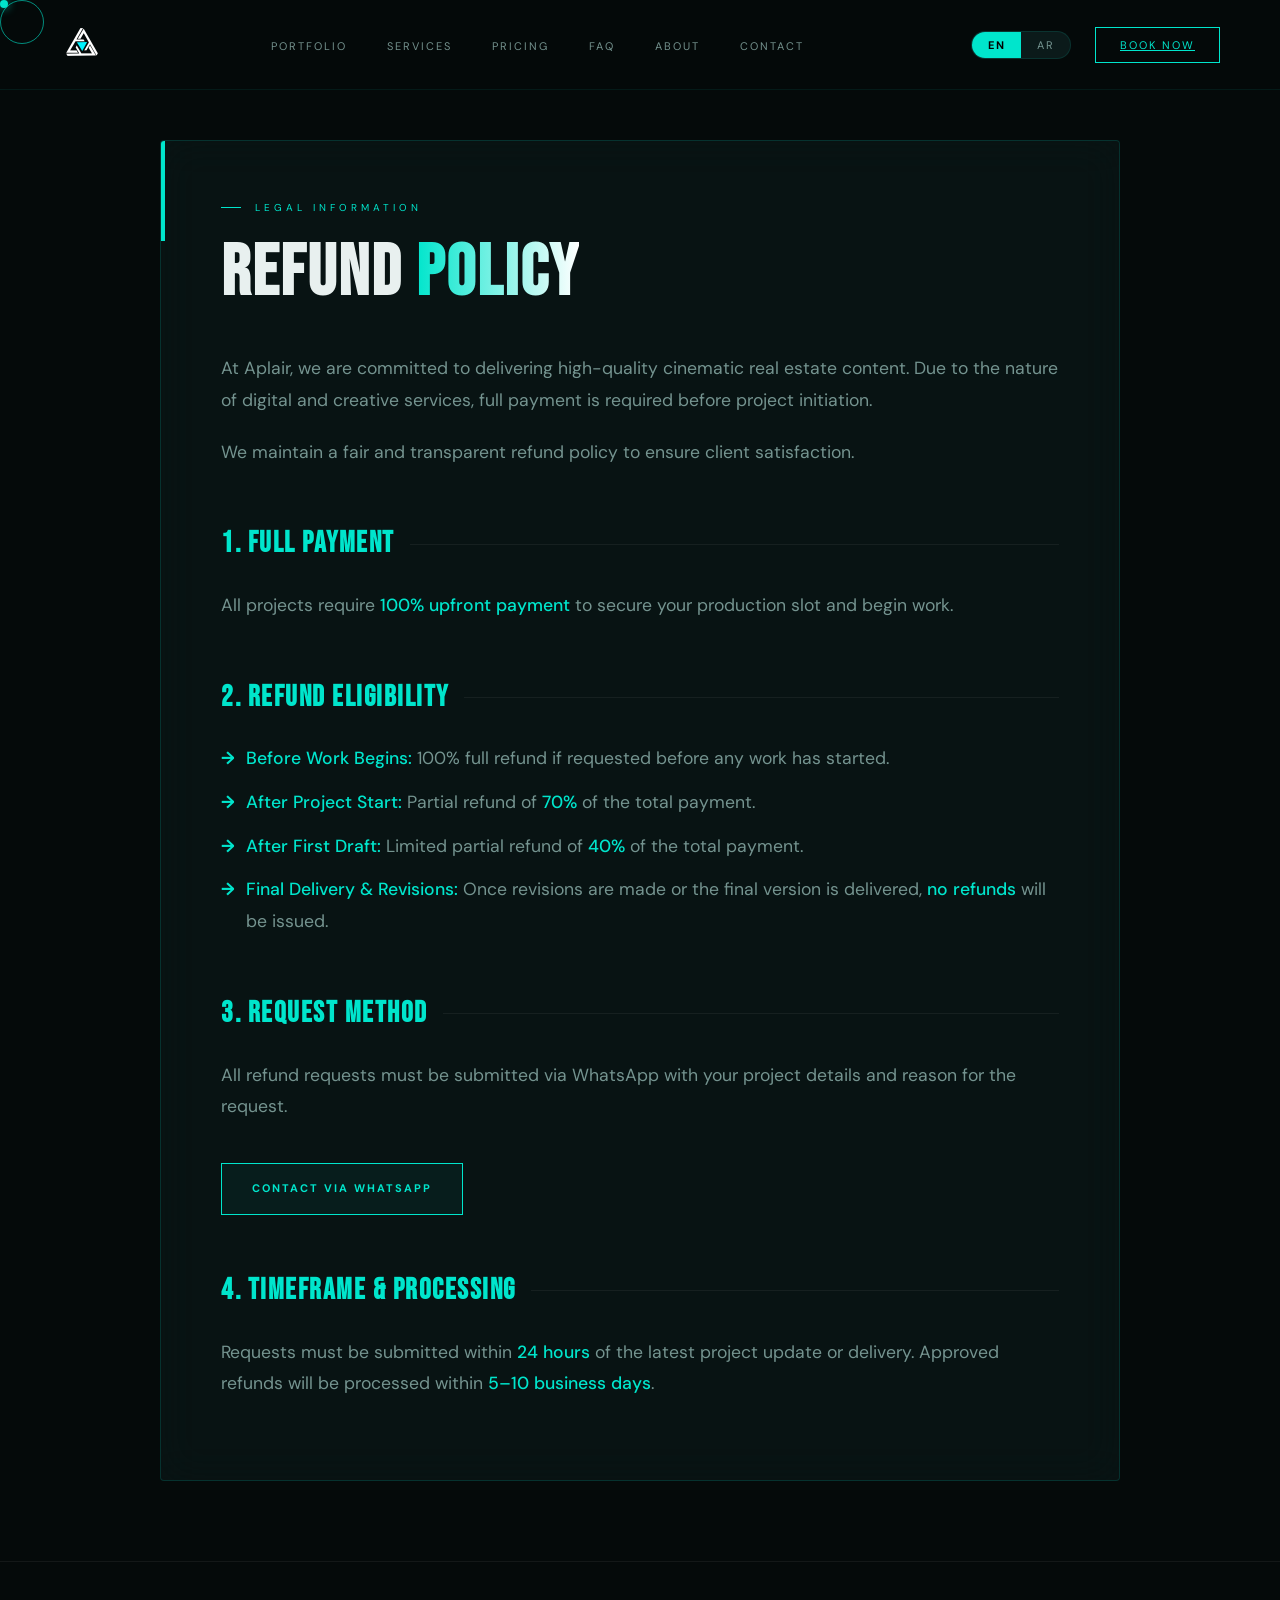
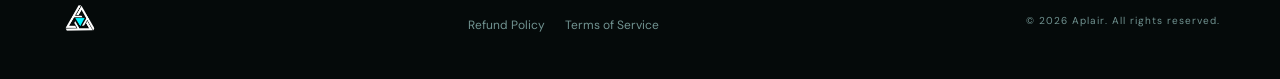
==== commit 8d66ed25: "Add files via upload" ====
--- a/refund-policy.html
+++ b/refund-policy.html
@@ -11,7 +11,7 @@
     <link rel="preconnect" href="https://grainy-gradients.vercel.app">
 
     <!-- CSS loaded with cache-busting version -->
-    <link rel="stylesheet" href="assets/css/style.min.css?v=2.2">
+    <link rel="stylesheet" href="assets/css/style.min.css?v=2.3">
 
     <!-- Critical fonts -->
     <link
@@ -31,8 +31,8 @@
         })();
     </script>
     <!-- Favicon -->
-    <link rel="icon" type="image/png" sizes="48x48" href="https://aplair.github.io/Aplair/favicon.png">
-    <link rel="apple-touch-icon" href="https://aplair.github.io/Aplair/favicon.png">
+    <link rel="icon" type="image/png" sizes="48x48" href="https://aplair.github.io/aplair/favicon.png">
+    <link rel="apple-touch-icon" href="https://aplair.github.io/aplair/favicon.png">
 </head>
 
 <body class="ar">
@@ -53,8 +53,11 @@
             <li><a href="index.html#contact" data-en="Contact" data-ar="تواصل">Contact</a></li>
         </ul>
         <div class="nav-right">
+            <div class="menu-toggle" id="menu-toggle" role="button" aria-label="Toggle Menu" tabindex="0">
+                <span></span><span></span><span></span>
+            </div>
             <div class="lang-toggle">
-                <button class="lang-btn" id="btn-en">EN</button>
+                <button class="lang-btn active" id="btn-en">EN</button>
                 <button class="lang-btn" id="btn-ar">AR</button>
             </div>
             <a href="index.html#pricing" class="btn-hire" data-en="BOOK NOW" data-ar="احجز الآن">BOOK NOW</a>
@@ -119,7 +122,8 @@
                         <li><strong>بعد تسليم النسخة الأولى:</strong> يمكن منح استرجاع جزئي محدود <strong>40%</strong>
                             من المبلغ.</li>
                         <li><strong>بعد التسليم النهائي:</strong> بمجرد إجراء التعديلات أو تسليم الإصدار النهائي،
-                            <strong>لن يتم إصدار أي مبالغ مستردة</strong>.</li>
+                            <strong>لن يتم إصدار أي مبالغ مستردة</strong>.
+                        </li>
                     </ul>
 
                     <h2>3. طريقة الطلب</h2>
@@ -136,16 +140,40 @@
     </main>
 
     <footer>
-        <div class="footer-logo"><img src="assets/images/footer-logo.png" alt="Aplair" width="40" height="40"></div>
-        <div class="footer-links">
-            <a href="refund-policy.html" data-en="Refund Policy" data-ar="سياسة الاسترجاع">Refund Policy</a>
-            <a href="terms-of-service.html" data-en="Terms of Service" data-ar="شروط الاستخدام">Terms of Service</a>
+        <div class="footer-logo"><img src="assets/images/footer-logo.png"
+                alt="Aplair - Agency for Real Estate Video Montage | أفضل مونتاج عقاري" loading="lazy" width="40"
+                height="40"></div>
+        <div class="footer-links"
+            style="margin-top: 15px; margin-bottom: 5px; display: flex; gap: 20px; justify-content: center;">
+            <a href="refund-policy.html"
+                style="color: var(--text-muted); text-decoration: none; font-size: 12px; transition: color 0.3s;"
+                onmouseover="this.style.color='var(--cyan)'" onmouseout="this.style.color='var(--text-muted)'"
+                data-en="Refund Policy" data-ar="سياسة الاسترجاع">Refund Policy</a>
+            <a href="terms-of-service.html"
+                style="color: var(--text-muted); text-decoration: none; font-size: 12px; transition: color 0.3s;"
+                onmouseover="this.style.color='var(--cyan)'" onmouseout="this.style.color='var(--text-muted)'"
+                data-en="Terms of Service" data-ar="شروط الاستخدام">Terms of Service</a>
         </div>
         <div class="footer-copy" data-en="© 2026 Aplair. All rights reserved."
             data-ar="© 2026 Aplair. جميع الحقوق محفوظة."> © 2026 Aplair. All rights reserved.</div>
     </footer>
 
-    <script defer src="assets/js/script.min.js?v=2.2"></script>
+    <script defer src="assets/js/script.min.js?v=2.3"></script>
+    <script>
+        window.addEventListener('DOMContentLoaded', function () {
+            if (window.setLang) {
+                var lang = localStorage.getItem('aplair_lang') || (navigator.language.startsWith('ar') ? 'ar' : 'en');
+                window.setLang(lang);
+            }
+        });
+        window.addEventListener('load', function () {
+            if (window.setLang) {
+                var lang = localStorage.getItem('aplair_lang') || (navigator.language.startsWith('ar') ? 'ar' : 'en');
+                window.setLang(lang);
+            }
+        });
+    </script>
+
 </body>
 
 </html>
--- a/assets/css/style.min.css
+++ b/assets/css/style.min.css
@@ -4941,9 +4941,6 @@
     border-radius: 4px;
     position: relative;
     overflow: hidden;
-    animation: revealUp 1s cubic-bezier(0.22, 1, 0.36, 1) forwards;
-    opacity: 0;
-    transform: translateY(30px);
 }
 
 .policy-card::before {
@@ -5071,4 +5068,15 @@
     .policy-wrapper {
         padding-top: 100px;
     }
+}
+
+@keyframes revealUp {
+    to {
+        opacity: 1;
+        transform: translateY(0);
+    }
+}
+
+[data-lang-content] {
+    display: none;
 }
